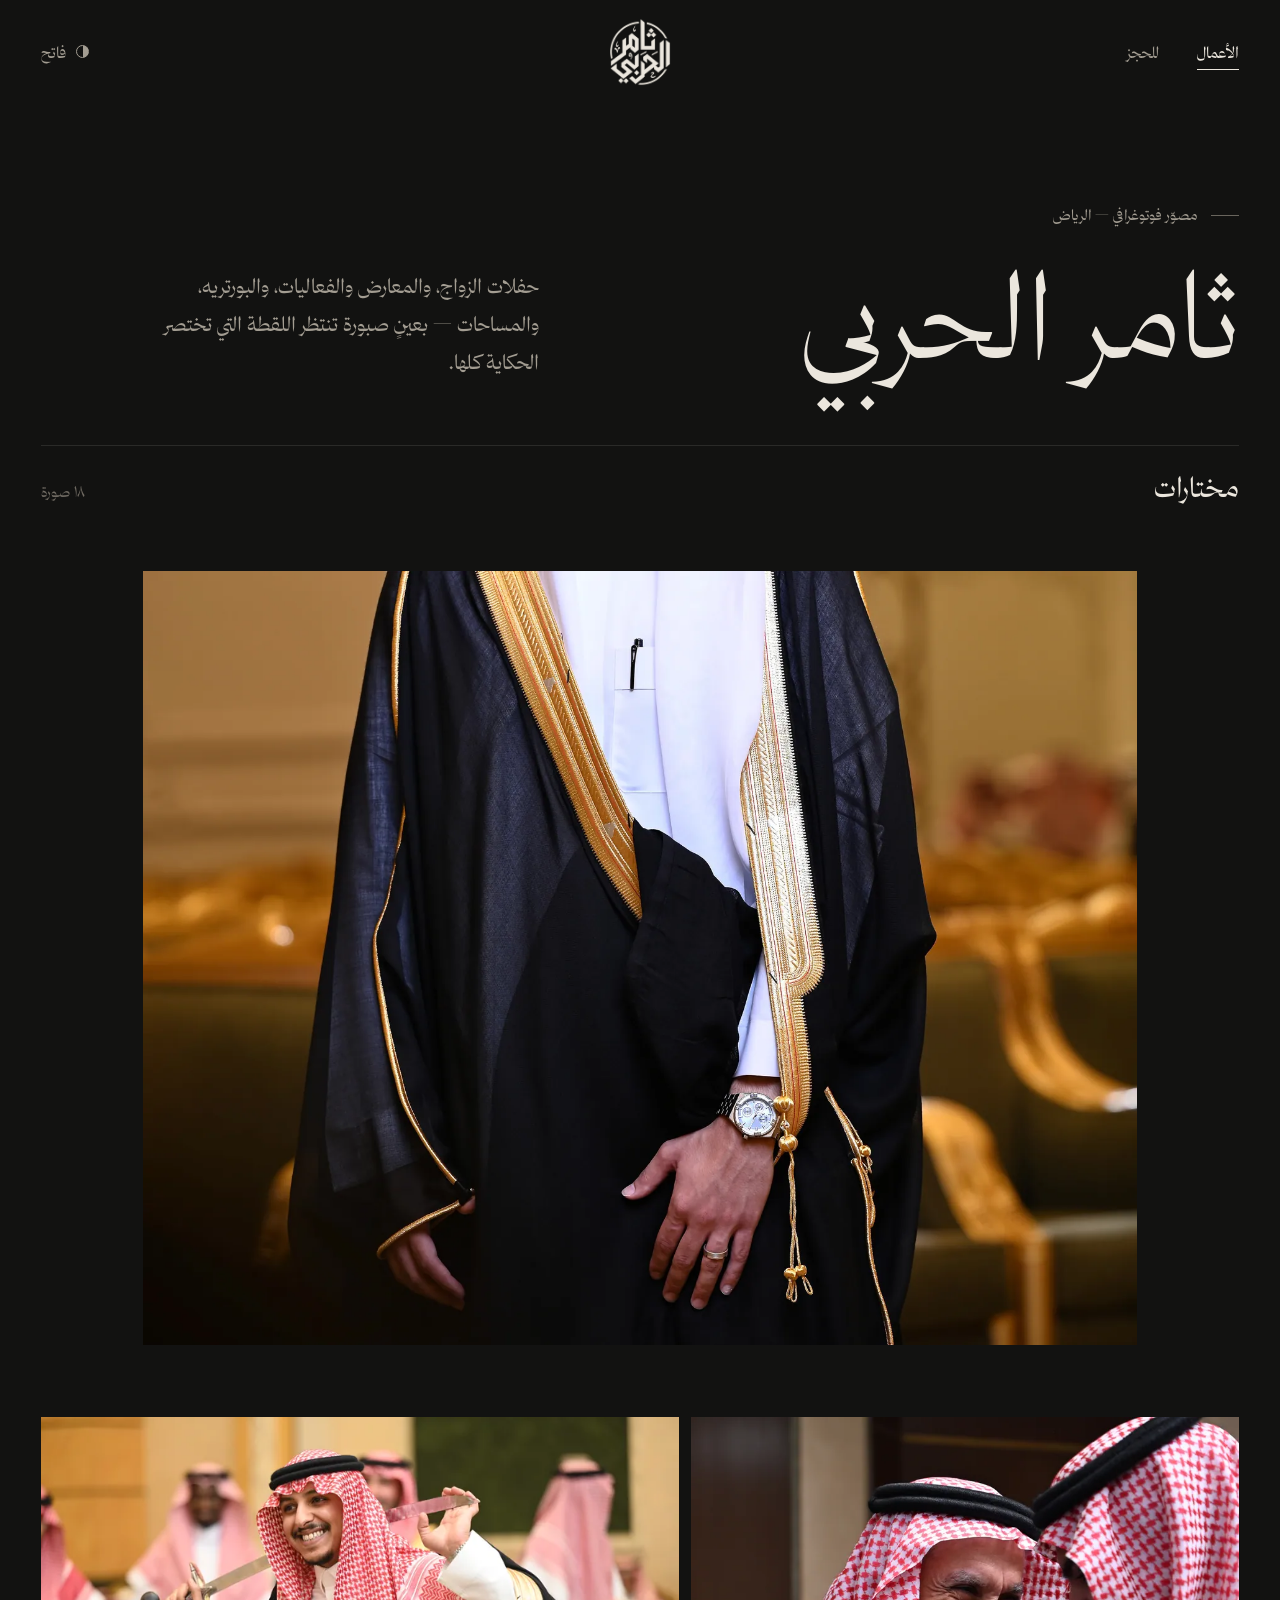
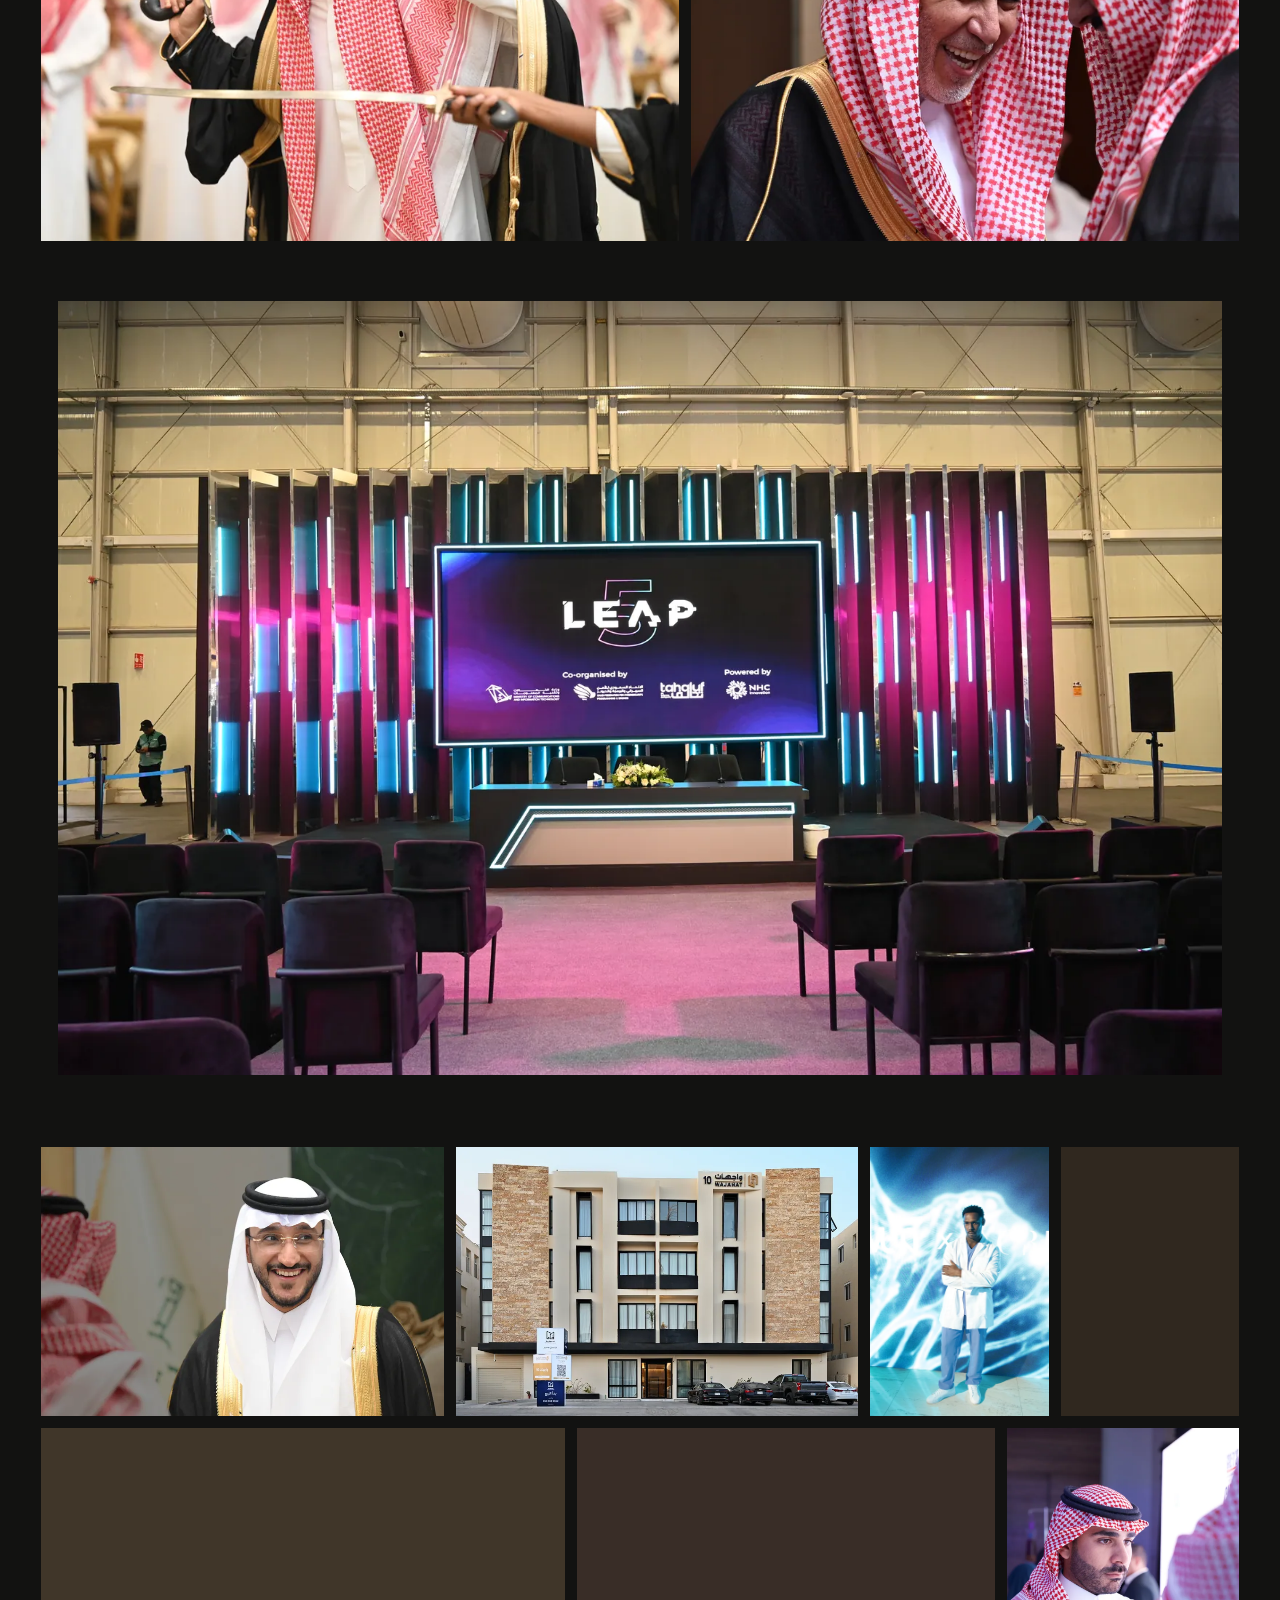
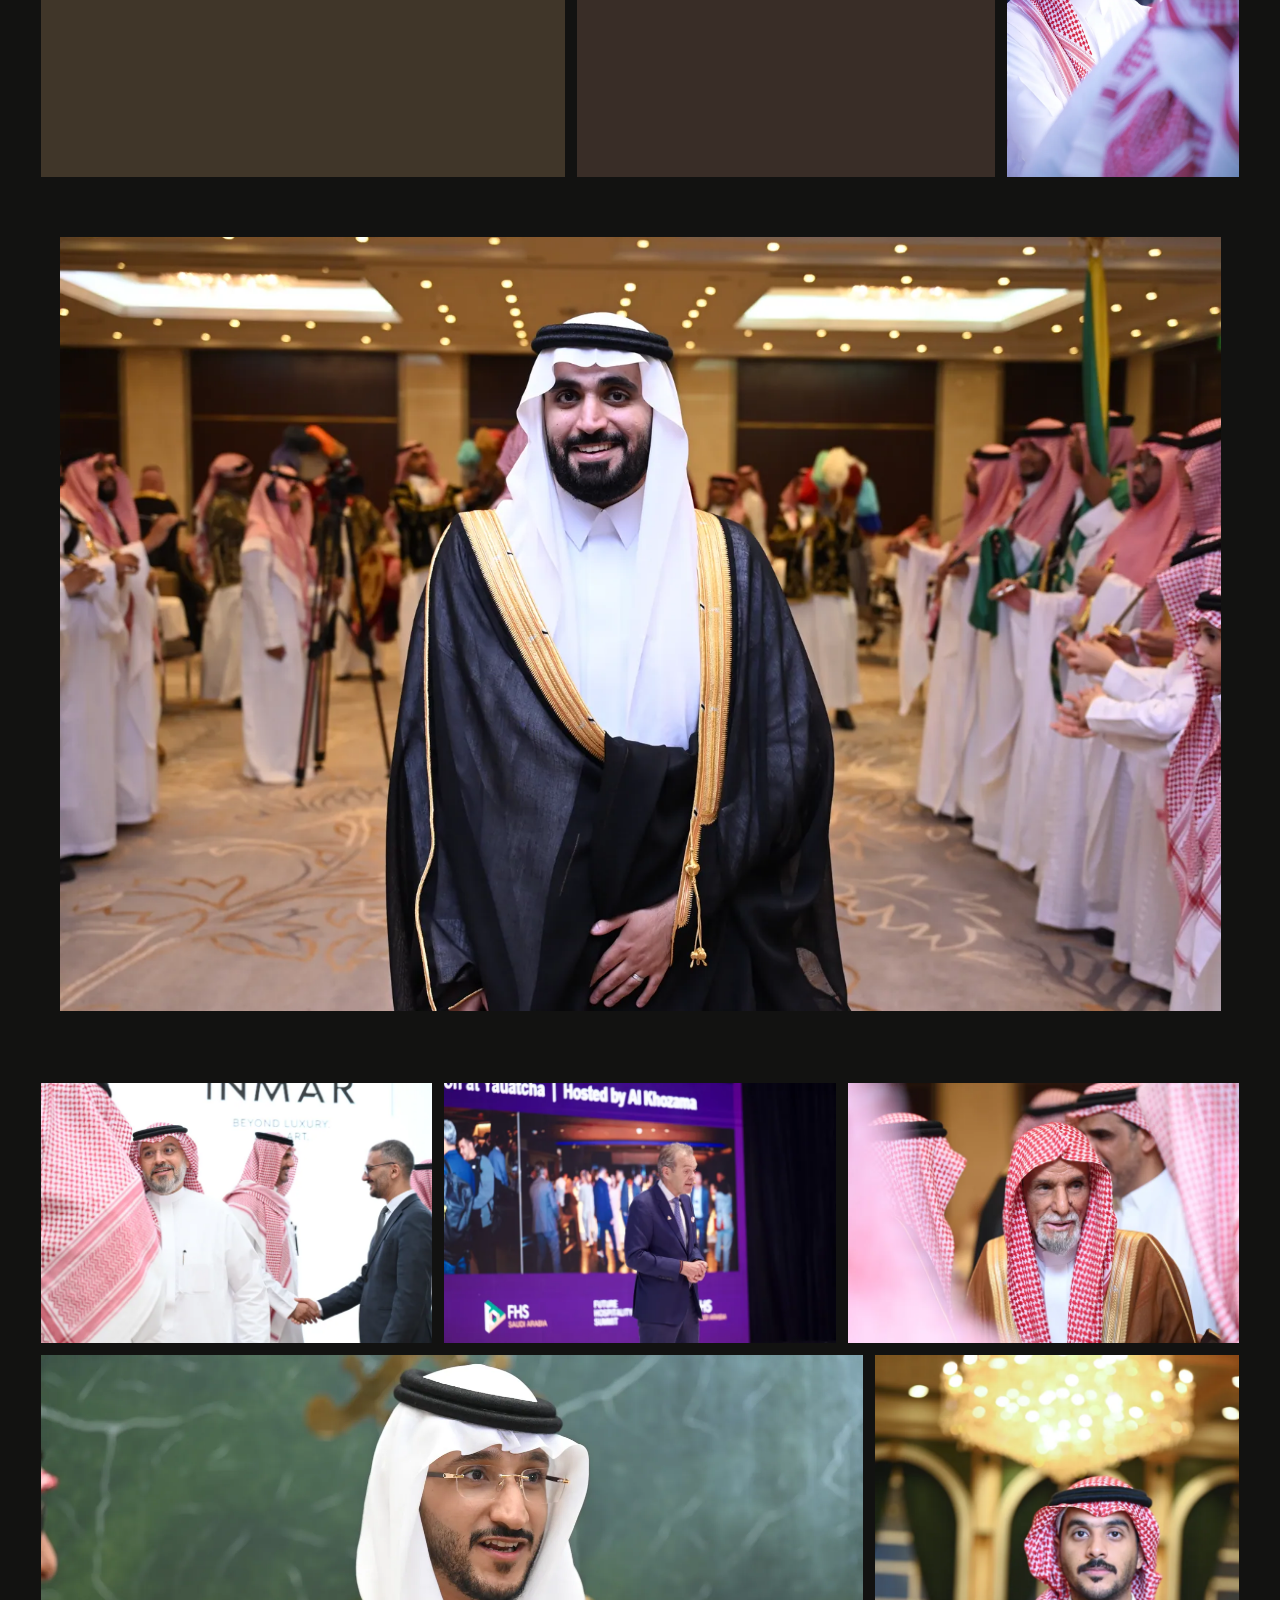
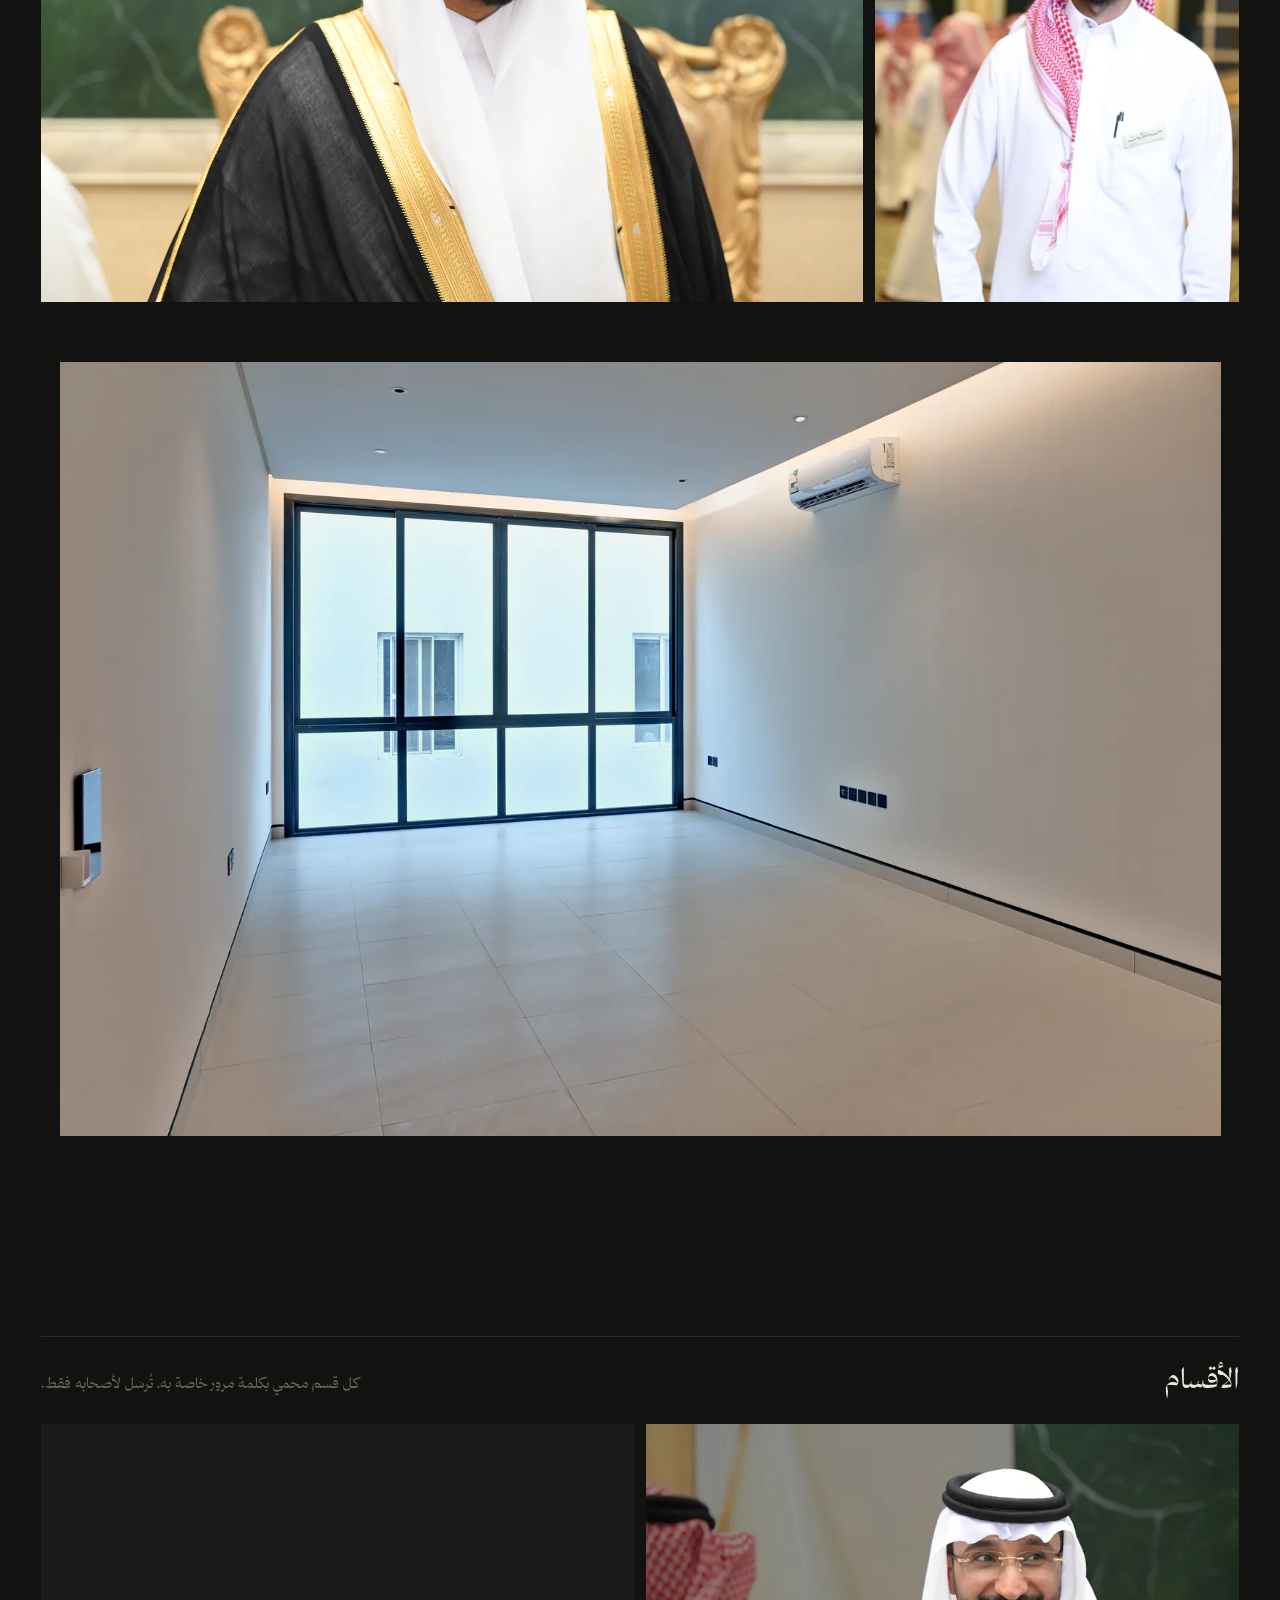
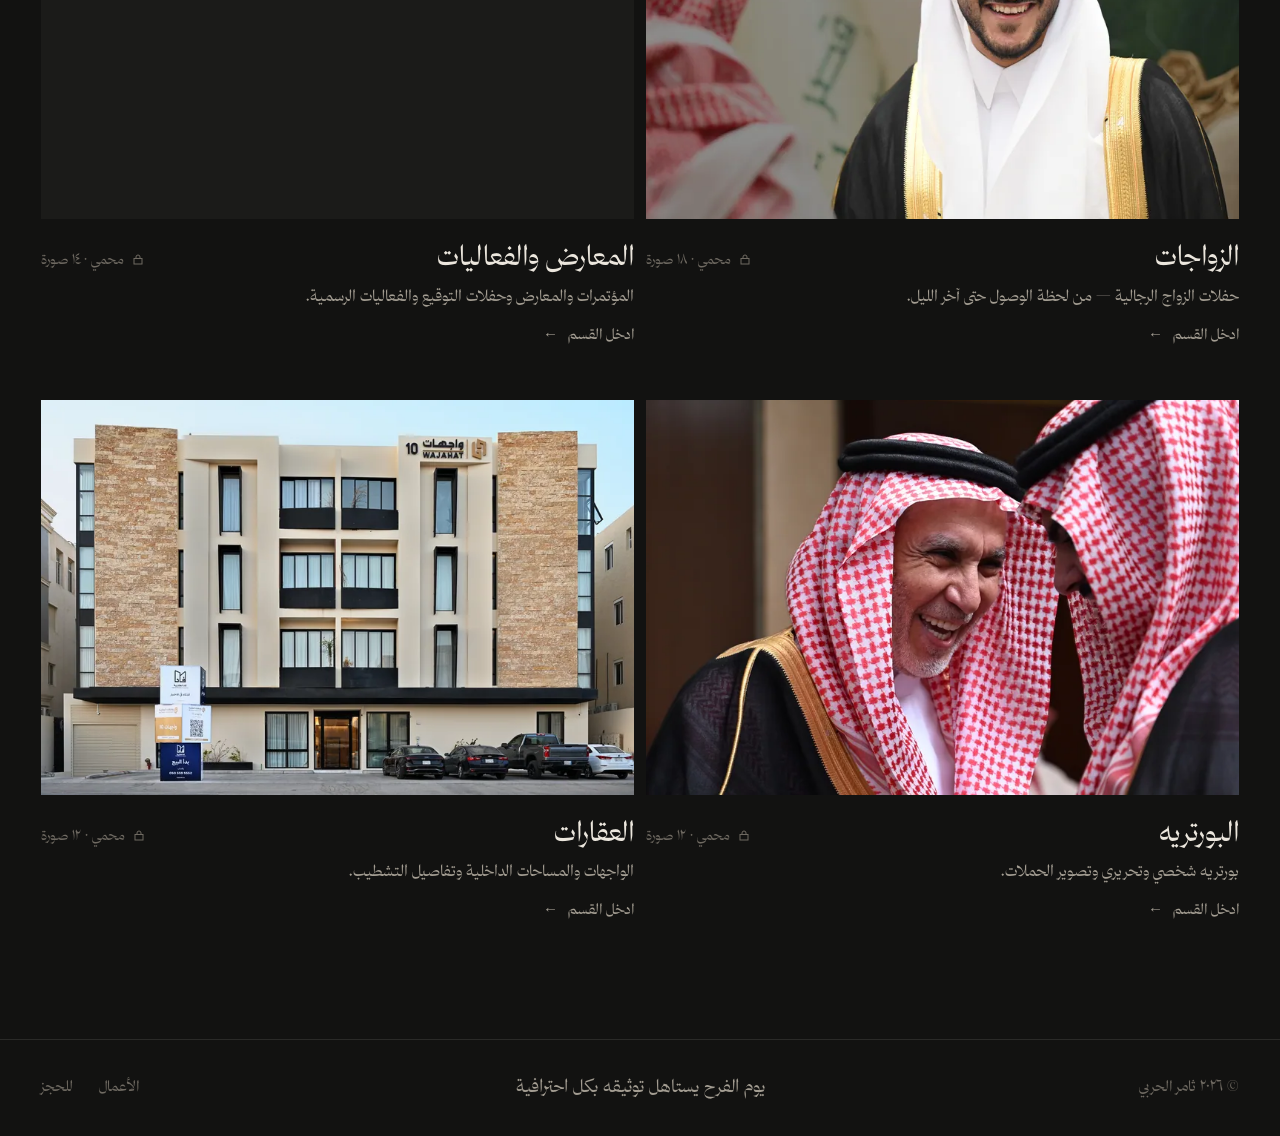
==== index.html @ 7a1f06e5 "موقع ثامر الحربي للتصوير الفوتوغرافي Co-Authored-By: Claude Opus 5.5 <noreply@anthropic.com>" ====
<!doctype html>
<html lang="ar" dir="rtl" data-theme="dark">
<head>
  <title>ثامر الحربي — مصوّر فوتوغرافي</title>
  <meta name="description" content="أعمال المصوّر ثامر الحربي في الرياض: حفلات الزواج، والمعارض والفعاليات، والبورتريه، والعقارات.">
  <meta property="og:type" content="website">
  <meta property="og:locale" content="ar_SA">
  <meta property="og:title" content="ثامر الحربي — مصوّر فوتوغرافي">
  <meta property="og:description" content="حفلات الزواج، والمعارض والفعاليات، والبورتريه، والعقارات.">
  <meta property="og:image" content="assets/images/wedding/w01-1600.jpg">
  <meta name="twitter:card" content="summary_large_image">
  <meta charset="utf-8">
  <meta name="viewport" content="width=device-width, initial-scale=1, viewport-fit=cover">
  <meta name="theme-color" content="#121211">
  <meta name="color-scheme" content="dark light">
  <link rel="icon" type="image/png" sizes="48x48" href="assets/logo/favicon-48.png">
  <link rel="apple-touch-icon" href="assets/logo/apple-touch-icon.png">
  <link rel="preload" href="assets/fonts/thmanyahserifdisplay-Light.woff2" as="font" type="font/woff2" crossorigin>
  <link rel="preload" href="assets/fonts/thmanyahserifdisplay-Regular.woff2" as="font" type="font/woff2" crossorigin>
  <link rel="stylesheet" href="assets/css/style.css">
  <script>
    /* يضبط الوضع الفاتح/الداكن قبل ظهور الصفحة لتفادي الوميض */
    (function () {
      var d = document.documentElement, t = null, def = null;
      try { t = localStorage.getItem("ta-theme"); def = localStorage.getItem("ta-default-theme"); } catch (e) {}
      if (t !== "light" && t !== "dark") {
        t = def || "dark";
        if (t === "system") t = matchMedia("(prefers-color-scheme: light)").matches ? "light" : "dark";
      }
      d.setAttribute("data-theme", t);
      d.classList.add("is-loading");
    })();
  </script>
</head>
<body class="page-home">
  <a class="skip-link" href="#main">تخطَّ إلى المحتوى</a>
  <header class="site-header">
    <nav class="nav" aria-label="القائمة الرئيسية">
      <a href="index.html" aria-current="page">الأعمال</a>
      <a href="contact.html">للحجز</a>
    </nav>
    <a class="brand" href="index.html" aria-label="ثامر الحربي — الرئيسية"><span class="logo-mark"></span></a>
    <div class="header-end">
      <button class="theme-toggle" type="button" data-theme-toggle><span class="dot" aria-hidden="true"></span><span class="label">فاتح</span></button>
    </div>
  </header>

  <main id="main">
    <section class="intro" aria-labelledby="home-title">
      <div>
        <p class="eyebrow reveal" data-text="homeEyebrow">مصوّر فوتوغرافي — الرياض</p>
        <h1 class="intro-title reveal" id="home-title" style="--d:.08s" data-text="homeTitle">ثامر الحربي</h1>
      </div>
      <div class="reveal" style="--d:.2s">
        <p class="intro-lede" data-text="homeIntro"></p>
      </div>
    </section>

    <div class="block-head">
      <h2 data-text="selectedTitle">مختارات</h2>
      <p data-selected-count></p>
    </div>
    <section class="gallery" data-gallery aria-label="مختارات من الأعمال"></section>

    <div data-sections-block>
      <div class="block-gap"></div>
      <div class="block-head">
        <h2 data-text="sectionsTitle">الأقسام</h2>
        <p data-text="sectionsIntro"></p>
      </div>
      <div class="sections-grid" data-sections></div>
    </div>
    <noscript><p class="empty-note">فعّل JavaScript لعرض المعرض.</p></noscript>
  </main>

  <footer class="site-footer">
    <span>© <span data-year>٢٠٢٦</span> ثامر الحربي</span>
    <span class="tagline" data-text="footerTagline">يوم الفرح يستاهل توثيقه بكل احترافية</span>
    <nav class="end" aria-label="روابط التذييل">
      <a href="index.html">الأعمال</a>
      <a href="contact.html">للحجز</a>
    </nav>
  </footer>
  <script src="assets/js/site.js"></script>
  <script src="assets/js/lightbox.js"></script>
  <script src="assets/js/gallery.js"></script>
  <script src="assets/js/pages.js"></script>
</body>
</html>
---- assets/css/style.css ----
/* ==========================================================================
   ثامر الحربي — تصوير فوتوغرافي
   style.css — الألوان، الخط، التخطيط، المكوّنات (من اليمين لليسار)
   ========================================================================== */

/* 1. الخط ------------------------------------------------------------------ */
@font-face { font-family: "Thmanyah Serif Display"; src: url("../fonts/thmanyahserifdisplay-Light.woff2") format("woff2");   font-weight: 300; font-display: swap; }
@font-face { font-family: "Thmanyah Serif Display"; src: url("../fonts/thmanyahserifdisplay-Regular.woff2") format("woff2"); font-weight: 400; font-display: swap; }
@font-face { font-family: "Thmanyah Serif Display"; src: url("../fonts/thmanyahserifdisplay-Medium.woff2") format("woff2");  font-weight: 500; font-display: swap; }
@font-face { font-family: "Thmanyah Serif Display"; src: url("../fonts/thmanyahserifdisplay-Bold.woff2") format("woff2");    font-weight: 700; font-display: swap; }
@font-face { font-family: "Thmanyah Serif Display"; src: url("../fonts/thmanyahserifdisplay-Black.woff2") format("woff2");   font-weight: 900; font-display: swap; }

/* 2. ألوان الوضعين -----------------------------------------------------------
   الفاتح: جدار معرض عاجي دافئ. الداكن: صالة عرض سينمائية.                  */
:root {
  --font: "Thmanyah Serif Display", "Geeza Pro", "Noto Naskh Arabic", serif;

  --bg:        #f3efe7;
  --bg-raised: #ebe5da;
  --ink:       #1d1b18;
  --ink-2:     #5e584f;
  --ink-3:     #8f877b;
  --line:      rgba(29, 27, 24, .14);
  --accent:    #8a6a3f;
  --scrim:     rgba(20, 18, 15, .58);
  --veil:      rgba(243, 239, 231, .985);
  --header-bg: rgba(243, 239, 231, .84);
  --danger:    #a8443a;
  --ph-opacity: .22;

  --gutter: clamp(16px, 3.2vw, 52px);
  --gap: 12px;
  --header-h: 104px;
  --header-h-compact: 68px;
  --ease: cubic-bezier(.22, .61, .21, 1);
  --ease-out: cubic-bezier(.16, 1, .3, 1);
  color-scheme: light;
}
:root[data-theme="dark"] {
  --bg:        #121211;
  --bg-raised: #1b1b19;
  --ink:       #ebe6dd;
  --ink-2:     #a39d92;
  --ink-3:     #6f6a62;
  --line:      rgba(235, 230, 221, .11);
  --accent:    #c4a46f;
  --scrim:     rgba(0, 0, 0, .62);
  --veil:      rgba(10, 10, 9, .975);
  --header-bg: rgba(18, 18, 17, .8);
  --danger:    #e08a7e;
  --ph-opacity: .35;
  color-scheme: dark;
}

/* 3. الأساس ------------------------------------------------------------------ */
*, *::before, *::after { box-sizing: border-box; }
html { -webkit-text-size-adjust: 100%; text-size-adjust: 100%; scroll-padding-top: var(--header-h); }
body {
  margin: 0;
  min-height: 100vh; min-height: 100svh;
  display: flex; flex-direction: column;
  background: var(--bg);
  color: var(--ink);
  font-family: var(--font);
  font-size: 18px;
  line-height: 1.75;
  -webkit-font-smoothing: antialiased;
  -moz-osx-font-smoothing: grayscale;
  overflow-x: hidden;
}
main { flex: 1 0 auto; }
img { display: block; max-width: 100%; height: auto; }
a { color: inherit; text-decoration: none; }
button, input, textarea, select { font: inherit; color: inherit; }
button { background: none; border: 0; padding: 0; cursor: pointer; }
:focus-visible { outline: 1px solid var(--ink); outline-offset: 4px; }
::selection { background: var(--ink); color: var(--bg); }
.ltr { direction: ltr; unicode-bidi: isolate; display: inline-block; }

html.theme-anim, html.theme-anim *, html.theme-anim *::before, html.theme-anim *::after {
  transition: background-color .7s var(--ease), color .7s var(--ease), border-color .7s var(--ease) !important;
}

/* المحتوى يظهر بعد تحميل البيانات فقط */
html.is-loading main { visibility: hidden; }

/* 4. أدوات ------------------------------------------------------------------- */
.sr-only { position: absolute !important; width: 1px; height: 1px; margin: -1px; overflow: hidden; clip: rect(0 0 0 0); white-space: nowrap; border: 0; }
.skip-link { position: fixed; top: 10px; right: 10px; z-index: 200; padding: 10px 16px; background: var(--ink); color: var(--bg); font-size: 15px; transform: translateY(-160%); transition: transform .3s var(--ease); }
.skip-link:focus { transform: none; }
.eyebrow { display: inline-flex; align-items: center; gap: 14px; margin: 0; font-size: 15px; color: var(--ink-2); }
.eyebrow::before { content: ""; width: 28px; height: 1px; background: currentColor; opacity: .6; }
.logo-mark {
  display: block; aspect-ratio: 989 / 1076; background: currentColor;
  -webkit-mask: url("../logo/logo-600.png") center / contain no-repeat;
          mask: url("../logo/logo-600.png") center / contain no-repeat;
}

/* 5. الترويسة ---------------------------------------------------------------- */
.site-header {
  position: sticky; top: 0; z-index: 50;
  height: var(--header-h);
  display: grid; grid-template-columns: 1fr auto 1fr; align-items: center;
  padding-inline: var(--gutter);
  border-bottom: 1px solid transparent;
  transition: height .5s var(--ease), background-color .5s var(--ease), border-color .5s var(--ease);
  view-transition-name: site-header;
}
.site-header.is-compact {
  height: var(--header-h-compact);
  background: var(--header-bg);
  -webkit-backdrop-filter: saturate(140%) blur(14px); backdrop-filter: saturate(140%) blur(14px);
  border-bottom-color: var(--line);
}
.brand { justify-self: center; color: var(--ink); }
.brand .logo-mark { height: 68px; transition: height .5s var(--ease), opacity .3s; }
.site-header.is-compact .brand .logo-mark { height: 46px; }
.brand:hover .logo-mark { opacity: .72; }
.nav { display: flex; gap: clamp(22px, 3vw, 44px); align-items: center; }
.nav a, .theme-toggle { position: relative; font-size: 16px; color: var(--ink-2); padding-block: 8px; transition: color .3s var(--ease); }
.nav a::after { content: ""; position: absolute; inset-inline: 0; bottom: 4px; height: 1px; background: currentColor; transform: scaleX(0); transform-origin: left; transition: transform .5s var(--ease-out); }
.nav a:hover, .nav a[aria-current="page"] { color: var(--ink); }
.nav a:hover::after, .nav a[aria-current="page"]::after { transform: scaleX(1); transform-origin: right; }
.header-end { justify-self: end; display: flex; align-items: center; gap: 22px; }
.theme-toggle { display: inline-flex; align-items: center; gap: 10px; }
.theme-toggle:hover { color: var(--ink); }
.theme-toggle .dot { width: 13px; height: 13px; border-radius: 50%; border: 1px solid currentColor; background: linear-gradient(90deg, currentColor 50%, transparent 50%); transition: transform .8s var(--ease-out); }
:root[data-theme="dark"] .theme-toggle .dot { transform: rotate(180deg); }

/* 6. افتتاحية الصفحة ---------------------------------------------------------- */
.intro {
  display: grid; grid-template-columns: minmax(0, 1.25fr) minmax(0, 1fr);
  gap: 32px clamp(32px, 6vw, 120px); align-items: end;
  padding: clamp(36px, 7vw, 108px) var(--gutter) clamp(36px, 5vw, 72px);
}
.intro-title { margin: 18px 0 0; font-weight: 300; line-height: 1.12; font-size: clamp(54px, 9.4vw, 150px); }
.intro-lede { margin: 0; max-width: 32ch; font-size: clamp(18px, 1.6vw, 22px); line-height: 1.85; color: var(--ink-2); }
.intro-meta { margin-top: 22px; font-size: 15px; color: var(--ink-3); }

.block-head {
  display: flex; justify-content: space-between; align-items: baseline; gap: 20px;
  margin: 0 var(--gutter) 22px; padding-top: 16px;
  border-top: 1px solid var(--line);
}
.block-head h2 { margin: 0; font-size: clamp(22px, 2.2vw, 30px); font-weight: 400; }
.block-head p { margin: 0; font-size: 15px; color: var(--ink-3); }
.block-gap { height: clamp(72px, 10vw, 150px); }

/* 7. المعرض — صفوف متناسقة تحافظ على أبعاد كل صورة -------------------------- */
.gallery { position: relative; margin-inline: var(--gutter); }
.gallery-row { display: flex; gap: var(--gap); margin-bottom: var(--gap); }
.gallery-row.is-feature { justify-content: center; margin-block: calc(var(--gap) * 5) calc(var(--gap) * 6); }
.gallery-row.is-last { justify-content: flex-start; }
.tile {
  position: relative; flex: none; overflow: hidden; cursor: zoom-in; isolation: isolate;
  opacity: 0; transform: translateY(26px);
  transition: opacity 1.1s var(--ease-out), transform 1.1s var(--ease-out);
}
.tile.is-in { opacity: 1; transform: none; }
.tile::before { content: ""; position: absolute; inset: 0; z-index: -1; background: var(--ph, var(--bg-raised)); opacity: var(--ph-opacity); }
.tile img { width: 100%; height: 100%; object-fit: cover; opacity: 0; transition: opacity .9s var(--ease), transform 1.6s var(--ease-out); }
.tile img.is-loaded { opacity: 1; }
.tile-cap {
  position: absolute; inset: auto 0 0 0;
  display: flex; justify-content: space-between; align-items: flex-end; gap: 16px;
  padding: 52px 18px 14px;
  color: #f2ede4;
  background: linear-gradient(to top, var(--scrim), transparent);
  opacity: 0; transform: translateY(8px);
  transition: opacity .6s var(--ease), transform .7s var(--ease-out);
  pointer-events: none;
}
.tile-cap .t { font-size: 17px; line-height: 1.5; }
.tile-cap .n { font-size: 13px; opacity: .75; }
@media (hover: hover) and (pointer: fine) {
  .tile:hover img { transform: scale(1.035); }
  .tile:hover .tile-cap, .tile:focus-visible .tile-cap { opacity: 1; transform: none; }
  .gallery:has(.tile:hover) .tile:not(:hover) img.is-loaded { opacity: .62; }
}
.empty-note { padding: 80px var(--gutter); text-align: center; color: var(--ink-3); }

/* 8. بطاقات الأقسام (الرئيسية) ---------------------------------------------- */
.sections-grid {
  display: grid; grid-template-columns: repeat(2, minmax(0, 1fr));
  gap: clamp(28px, 4vw, 56px) var(--gap);
  margin-inline: var(--gutter);
}
.section-card { display: block; }
.section-card .cover { position: relative; overflow: hidden; aspect-ratio: 3 / 2; background: var(--bg-raised); }
.section-card .cover img { width: 100%; height: 100%; object-fit: cover; transition: transform 1.6s var(--ease-out), opacity .9s var(--ease); opacity: 0; }
.section-card .cover img.is-loaded { opacity: 1; }
.section-card .cover .no-cover { position: absolute; inset: 0; display: grid; place-items: center; color: var(--ink-3); }
.section-card .cover .no-cover .logo-mark { height: 40%; opacity: .25; }
.section-card .meta { display: flex; justify-content: space-between; align-items: baseline; gap: 16px; padding-top: 16px; }
.section-card h3 { margin: 0; font-size: clamp(22px, 2.2vw, 30px); font-weight: 400; line-height: 1.4; }
.section-card .sub { display: inline-flex; align-items: center; gap: 8px; font-size: 14px; color: var(--ink-3); white-space: nowrap; }
.section-card .sub svg { width: 12px; height: 12px; }
.section-card p { margin: 6px 0 0; color: var(--ink-2); font-size: 16px; max-width: 46ch; }
.section-card .go { display: inline-flex; gap: 10px; margin-top: 12px; font-size: 15px; color: var(--ink-2); transition: gap .5s var(--ease-out), color .3s; }
@media (hover: hover) {
  .section-card:hover .cover img { transform: scale(1.03); }
  .section-card:hover .go { gap: 16px; color: var(--ink); }
}

/* 9. العارض بملء الشاشة -------------------------------------------------------- */
.lightbox {
  position: fixed; inset: 0; z-index: 100;
  background: var(--veil); color: var(--ink);
  display: grid; grid-template-rows: auto 1fr auto;
  opacity: 0; visibility: hidden;
  transition: opacity .5s var(--ease), visibility 0s linear .5s;
  overscroll-behavior: contain;
}
.lightbox.is-open { opacity: 1; visibility: visible; transition: opacity .5s var(--ease), visibility 0s; }
.lb-top, .lb-bottom { display: flex; justify-content: space-between; align-items: center; gap: 20px; padding: 16px var(--gutter); }
.lb-count { font-size: 15px; color: var(--ink-2); }
.lb-btn { font-size: 15px; color: var(--ink-2); padding: 10px 0; transition: color .3s; }
.lb-btn:hover { color: var(--ink); }
.lb-stage { position: relative; display: flex; align-items: center; justify-content: center; min-height: 0; padding: 0 var(--gutter); touch-action: pan-y; }
.lb-stage img { max-width: 100%; max-height: 100%; width: auto; height: auto; object-fit: contain; user-select: none; -webkit-user-drag: none; transition: opacity .45s var(--ease), transform .6s var(--ease-out); }
.lb-stage img.is-leaving { opacity: 0; transform: scale(.985); }
.lb-zone { position: absolute; top: 0; bottom: 0; width: 34%; z-index: 2; }
.lb-zone.prev { right: 0; cursor: e-resize; }
.lb-zone.next { left: 0; cursor: w-resize; }
.lb-cap { margin: 0; font-size: 18px; min-width: 0; }
.lb-nav { display: flex; gap: 28px; }
body.lb-lock { overflow: hidden; }

/* 10. صفحة التواصل ------------------------------------------------------------ */
.contact {
  display: grid; grid-template-columns: minmax(0, 1.05fr) minmax(0, 1fr);
  gap: clamp(36px, 7vw, 128px); align-items: center;
  padding: clamp(24px, 4vw, 64px) var(--gutter) clamp(56px, 7vw, 112px);
}
.contact-figure { margin: 0; overflow: hidden; }
.contact-figure img { width: 100%; height: auto; aspect-ratio: 4 / 5; object-fit: cover; object-position: 50% 30%; animation: settle 2.4s var(--ease-out) both; }
.contact-figure figcaption { margin-top: 12px; font-size: 14px; color: var(--ink-3); }
.contact-title { margin: 18px 0 0; font-weight: 300; font-size: clamp(50px, 7vw, 108px); line-height: 1.15; }
.contact-role { margin: 14px 0 0; font-size: 18px; color: var(--accent); }
.contact-intro { margin: 22px 0 0; max-width: 42ch; font-size: clamp(17px, 1.5vw, 20px); line-height: 1.9; color: var(--ink-2); }
.channels { list-style: none; margin: 44px 0 0; padding: 0; border-top: 1px solid var(--line); }
.channel { border-bottom: 1px solid var(--line); }
.channel a, .channel > div { display: grid; grid-template-columns: 9em minmax(0, 1fr) auto; align-items: baseline; gap: 16px; padding: 20px 0; }
.channel .label { font-size: 15px; color: var(--ink-3); }
.channel .value { font-size: clamp(19px, 1.8vw, 24px); overflow-wrap: anywhere; transition: transform .6s var(--ease-out); }
.channel .arrow { font-size: 18px; color: var(--ink-3); transition: transform .6s var(--ease-out), color .3s; }
.channel a:hover .value { transform: translateX(-6px); }
.channel a:hover .arrow { transform: translate(-4px, -4px); color: var(--ink); }
.channel.is-placeholder .value { color: var(--ink-3); }
.badge { font-size: 12px; border: 1px dashed var(--ink-3); color: var(--ink-3); padding: 2px 8px; white-space: nowrap; }
.back-link { display: inline-flex; gap: 12px; align-items: center; margin-top: 40px; font-size: 16px; color: var(--ink-2); transition: color .3s, gap .5s var(--ease-out); }
.back-link:hover { color: var(--ink); gap: 18px; }

/* 11. شاشة كلمة المرور --------------------------------------------------------- */
.gate {
  position: fixed; inset: 0; z-index: 90;
  display: flex; flex-direction: column; align-items: center; justify-content: center;
  padding: 40px var(--gutter); text-align: center;
  background: var(--bg);
  animation: fadeUp 1.1s var(--ease-out) both;
  overflow-y: auto;
}
html.is-locked body { overflow: hidden; }
html.is-locked main, html.is-locked .site-footer { visibility: hidden; }
.gate .logo-mark { height: clamp(96px, 16vw, 140px); color: var(--ink); margin-bottom: 36px; }
.gate h1 { margin: 14px 0 6px; font-weight: 300; font-size: clamp(34px, 4.6vw, 52px); line-height: 1.3; }
.gate p { margin: 0 0 30px; color: var(--ink-2); max-width: 36ch; }
.gate-form { width: min(360px, 100%); display: grid; gap: 14px; }
.gate-input {
  width: 100%; font-size: 18px; color: var(--ink); background: transparent;
  border: 0; border-bottom: 1px solid var(--line); border-radius: 0;
  padding: 12px 2px; text-align: center; transition: border-color .3s;
}
.gate-input::placeholder { color: var(--ink-3); }
.gate-input:focus { outline: none; border-bottom-color: var(--ink); }
.btn {
  display: inline-flex; align-items: center; justify-content: center; gap: 10px;
  padding: 13px 22px; font-size: 16px;
  background: var(--ink); color: var(--bg);
  transition: opacity .3s;
}
.btn:hover { opacity: .86; }
.btn[disabled] { opacity: .45; cursor: not-allowed; }
.btn.ghost { background: transparent; color: var(--ink); border: 1px solid var(--line); }
.gate .btn { margin-top: 8px; }
.gate-error { min-height: 1.6em; margin: 4px 0 0; font-size: 15px; color: var(--danger); }
.gate.shake .gate-form { animation: shake .5s var(--ease); }
.gate .theme-toggle { position: absolute; top: 26px; left: var(--gutter); }
.gate .gate-home { position: absolute; top: 26px; right: var(--gutter); font-size: 16px; color: var(--ink-2); padding: 8px 0; }
.gate .gate-home:hover { color: var(--ink); }

/* 12. التذييل ------------------------------------------------------------------ */
.site-footer {
  display: grid; grid-template-columns: 1fr auto 1fr; align-items: center; gap: 20px;
  margin-top: clamp(64px, 9vw, 140px);
  padding: 30px var(--gutter) 34px;
  border-top: 1px solid var(--line);
  font-size: 15px; color: var(--ink-3);
}
.site-footer .tagline { justify-self: center; font-size: 18px; color: var(--ink-2); text-align: center; }
.site-footer .end { justify-self: end; display: flex; gap: 26px; }
.site-footer a { transition: color .3s; }
.site-footer a:hover { color: var(--ink); }

/* الحركة ------------------------------------------------------------------------ */
@keyframes fadeUp { from { opacity: 0; transform: translateY(18px); } to { opacity: 1; transform: none; } }
@keyframes settle { from { transform: scale(1.06); opacity: 0; } to { transform: none; opacity: 1; } }
@keyframes shake { 20%, 60% { transform: translateX(-8px); } 40%, 80% { transform: translateX(8px); } }
html:not(.is-loading) .reveal { animation: fadeUp 1.2s var(--ease-out) both; animation-delay: var(--d, 0s); }
@view-transition { navigation: auto; }
::view-transition-old(root) { animation: .35s var(--ease) both vtOut; }
::view-transition-new(root) { animation: .6s var(--ease-out) both vtIn; }
@keyframes vtOut { to { opacity: 0; } }
@keyframes vtIn { from { opacity: 0; transform: translateY(10px); } }
@media (prefers-reduced-motion: reduce) {
  *, *::before, *::after { animation-duration: .01ms !important; animation-delay: 0s !important; transition-duration: .01ms !important; }
  .tile { opacity: 1; transform: none; }
}

/* الشاشات ----------------------------------------------------------------------- */
@media (max-width: 1024px) {
  :root { --header-h: 92px; --gap: 10px; }
  .intro { grid-template-columns: 1fr; align-items: start; }
  .contact { gap: 44px; }
}
@media (max-width: 760px) {
  :root { --header-h: 76px; --header-h-compact: 60px; --gap: 6px; }
  body { font-size: 17px; }
  .brand .logo-mark { height: 52px; }
  .site-header.is-compact .brand .logo-mark { height: 40px; }
  .nav { gap: 18px; }
  .nav a, .theme-toggle { font-size: 15px; padding-block: 12px; }
  .theme-toggle .label { display: none; }
  .theme-toggle { padding: 12px 4px; }
  .theme-toggle .dot { width: 15px; height: 15px; }
  .intro { padding-top: 26px; gap: 22px; }
  .block-head { flex-direction: column; gap: 4px; }
  .sections-grid { grid-template-columns: 1fr; gap: 36px; }
  .gallery-row.is-feature { margin-block: 26px 30px; }
  .contact { grid-template-columns: 1fr; gap: 34px; padding-top: 8px; }
  .contact-body { order: -1; }
  .contact-figure img { aspect-ratio: 4 / 3.6; }
  .channel a, .channel > div { grid-template-columns: 1fr auto; gap: 2px 12px; padding: 16px 0; }
  .channel .label { grid-column: 1 / -1; }
  .site-footer { grid-template-columns: 1fr; justify-items: center; text-align: center; gap: 12px; }
  .site-footer .end { justify-self: center; }
  .lb-top, .lb-bottom { padding: 12px 16px; }
  .lb-stage { padding: 0; }
  .lb-nav { display: none; }
  .gate .theme-toggle, .gate .gate-home { top: 12px; }
}
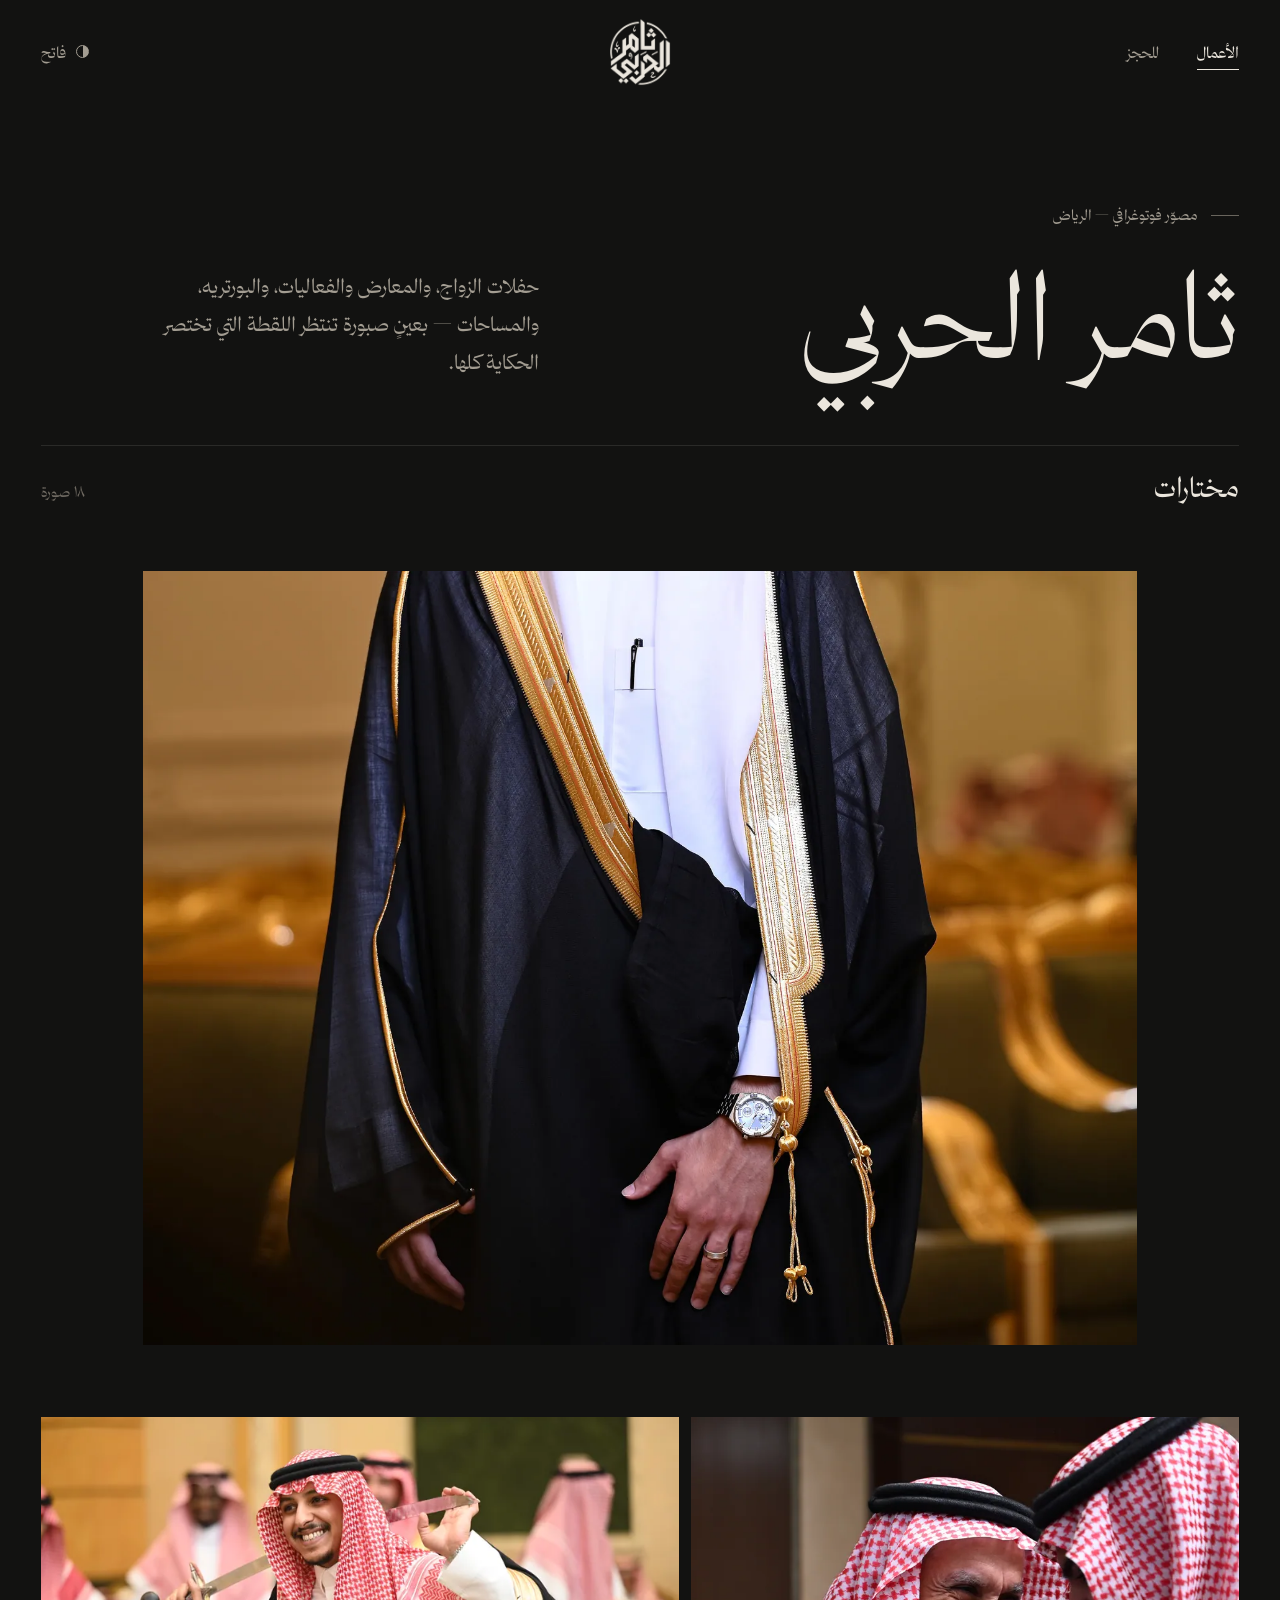
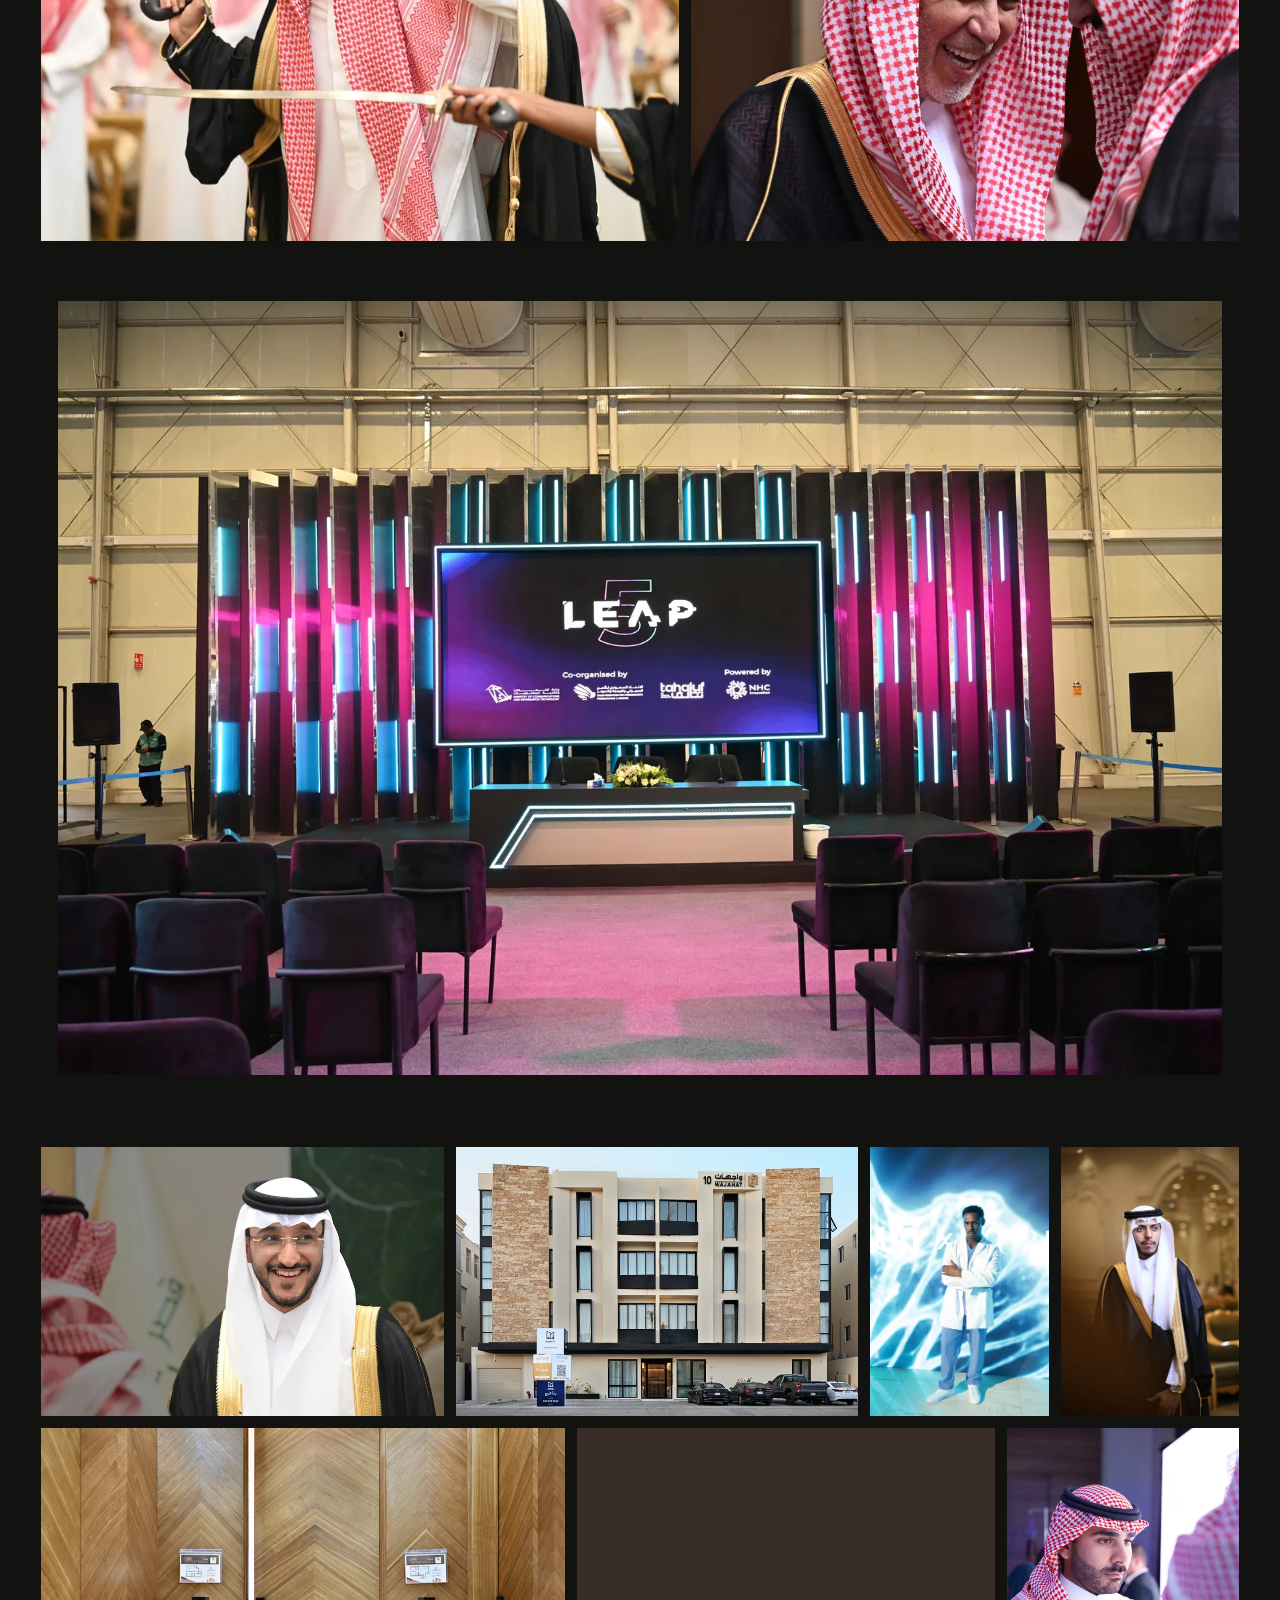
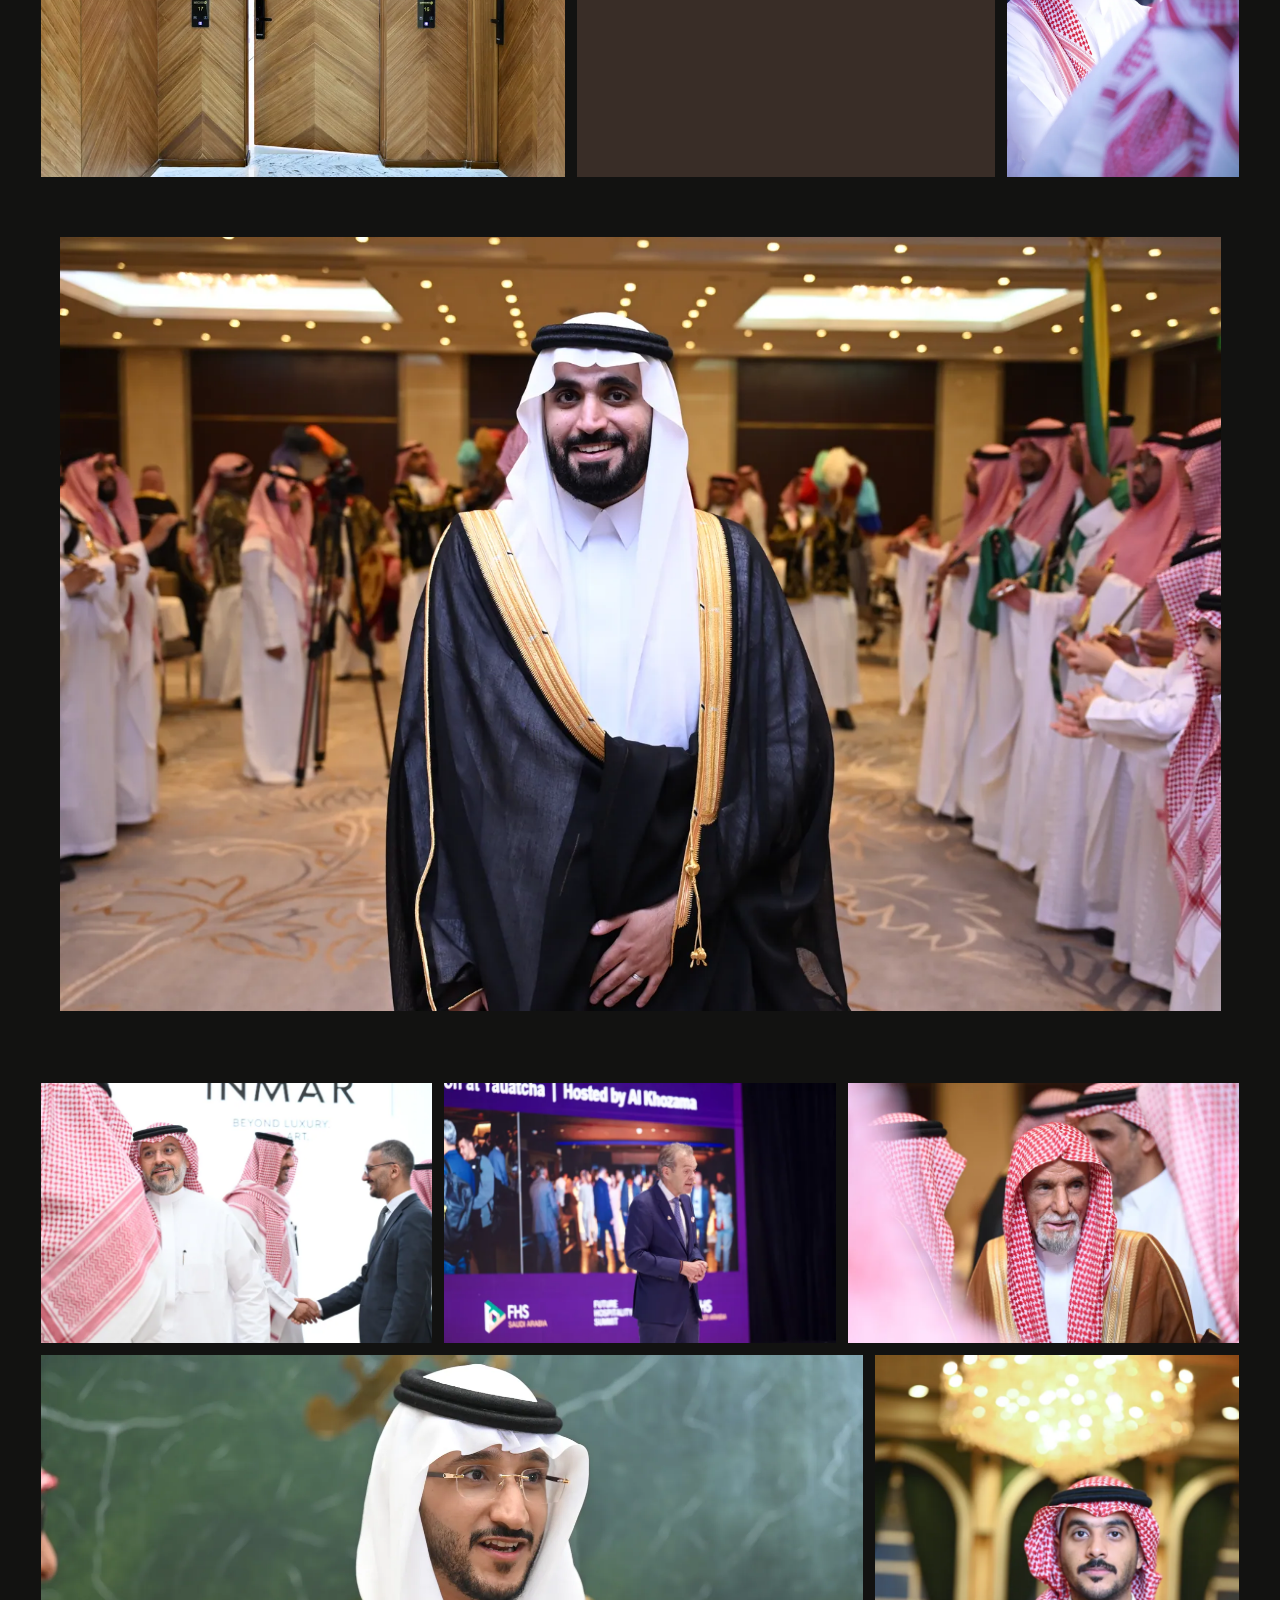
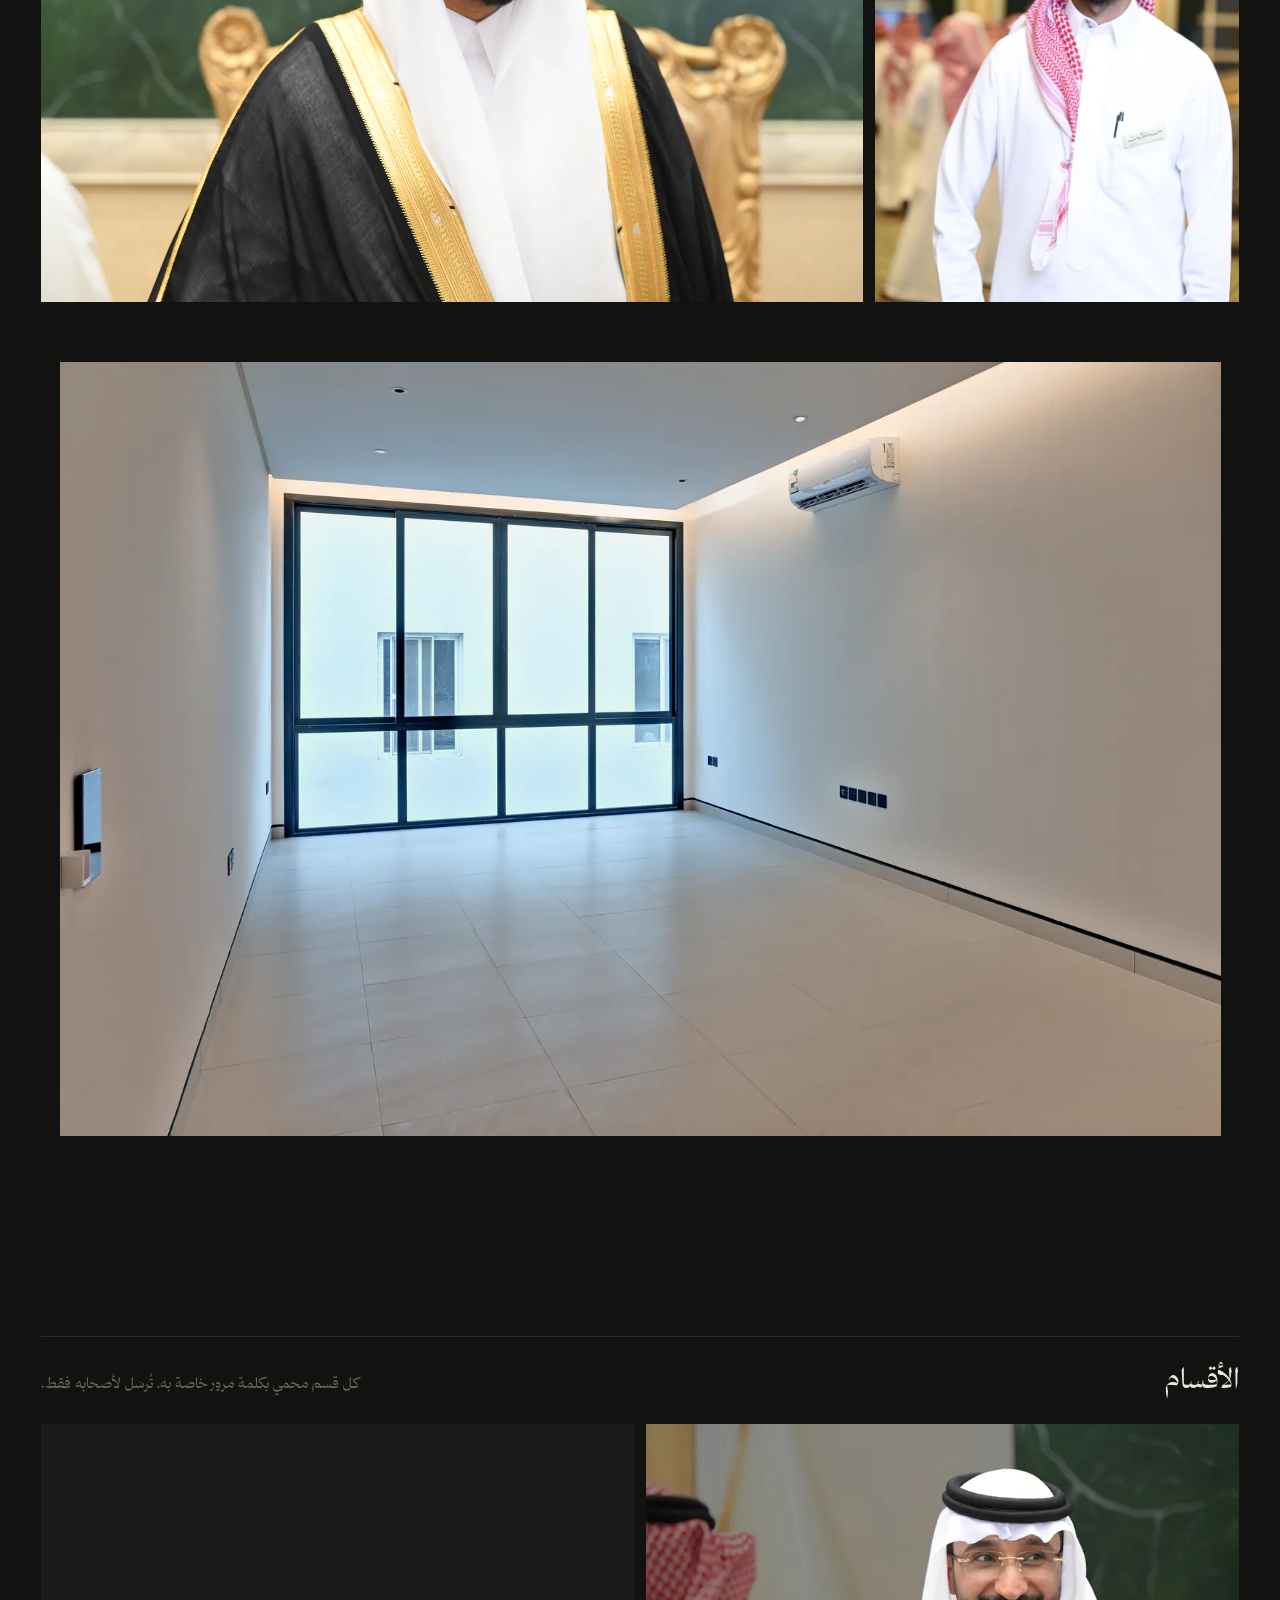
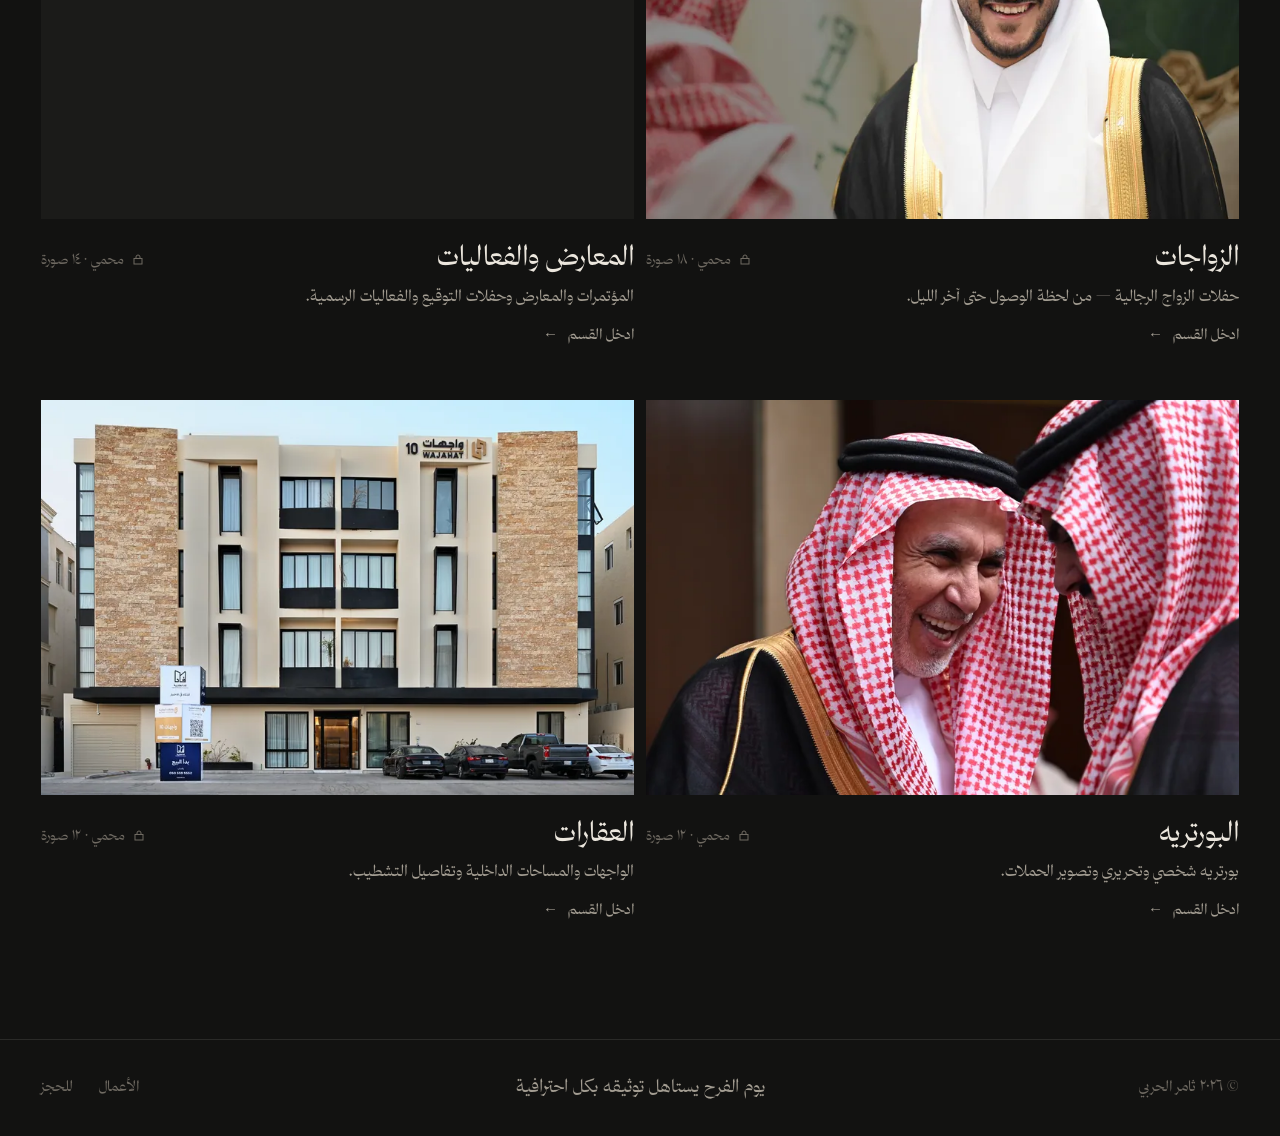
==== commit cfff4dd4: "روابط كاملة لصورة المشاركة Co-Authored-By: Claude Opus 5.5 <noreply@anthropic.com>" ====
--- a/index.html
+++ b/index.html
@@ -7,7 +7,7 @@
   <meta property="og:locale" content="ar_SA">
   <meta property="og:title" content="ثامر الحربي — مصوّر فوتوغرافي">
   <meta property="og:description" content="حفلات الزواج، والمعارض والفعاليات، والبورتريه، والعقارات.">
-  <meta property="og:image" content="assets/images/wedding/w01-1600.jpg">
+  <meta property="og:image" content="https://thamer8418.github.io/thamer-portfolio/assets/images/wedding/w01-1600.jpg">
   <meta name="twitter:card" content="summary_large_image">
   <meta charset="utf-8">
   <meta name="viewport" content="width=device-width, initial-scale=1, viewport-fit=cover">
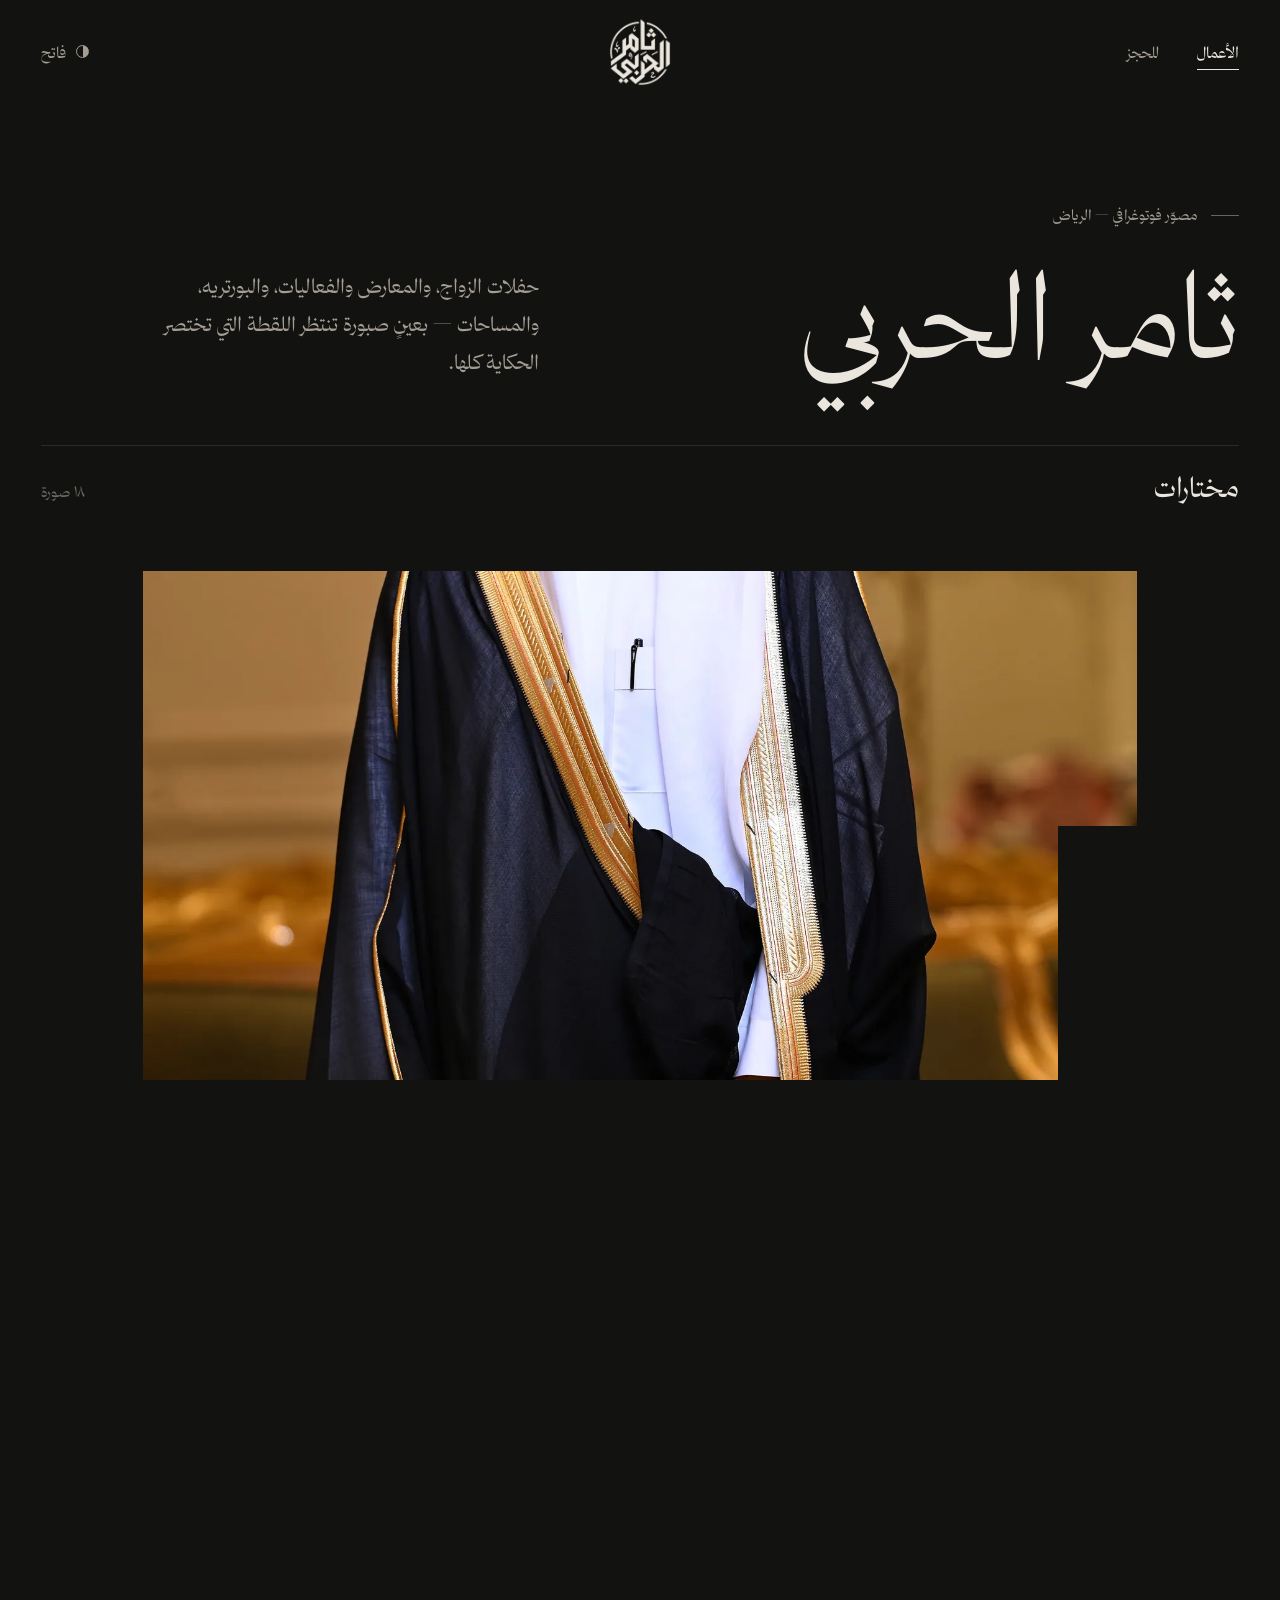
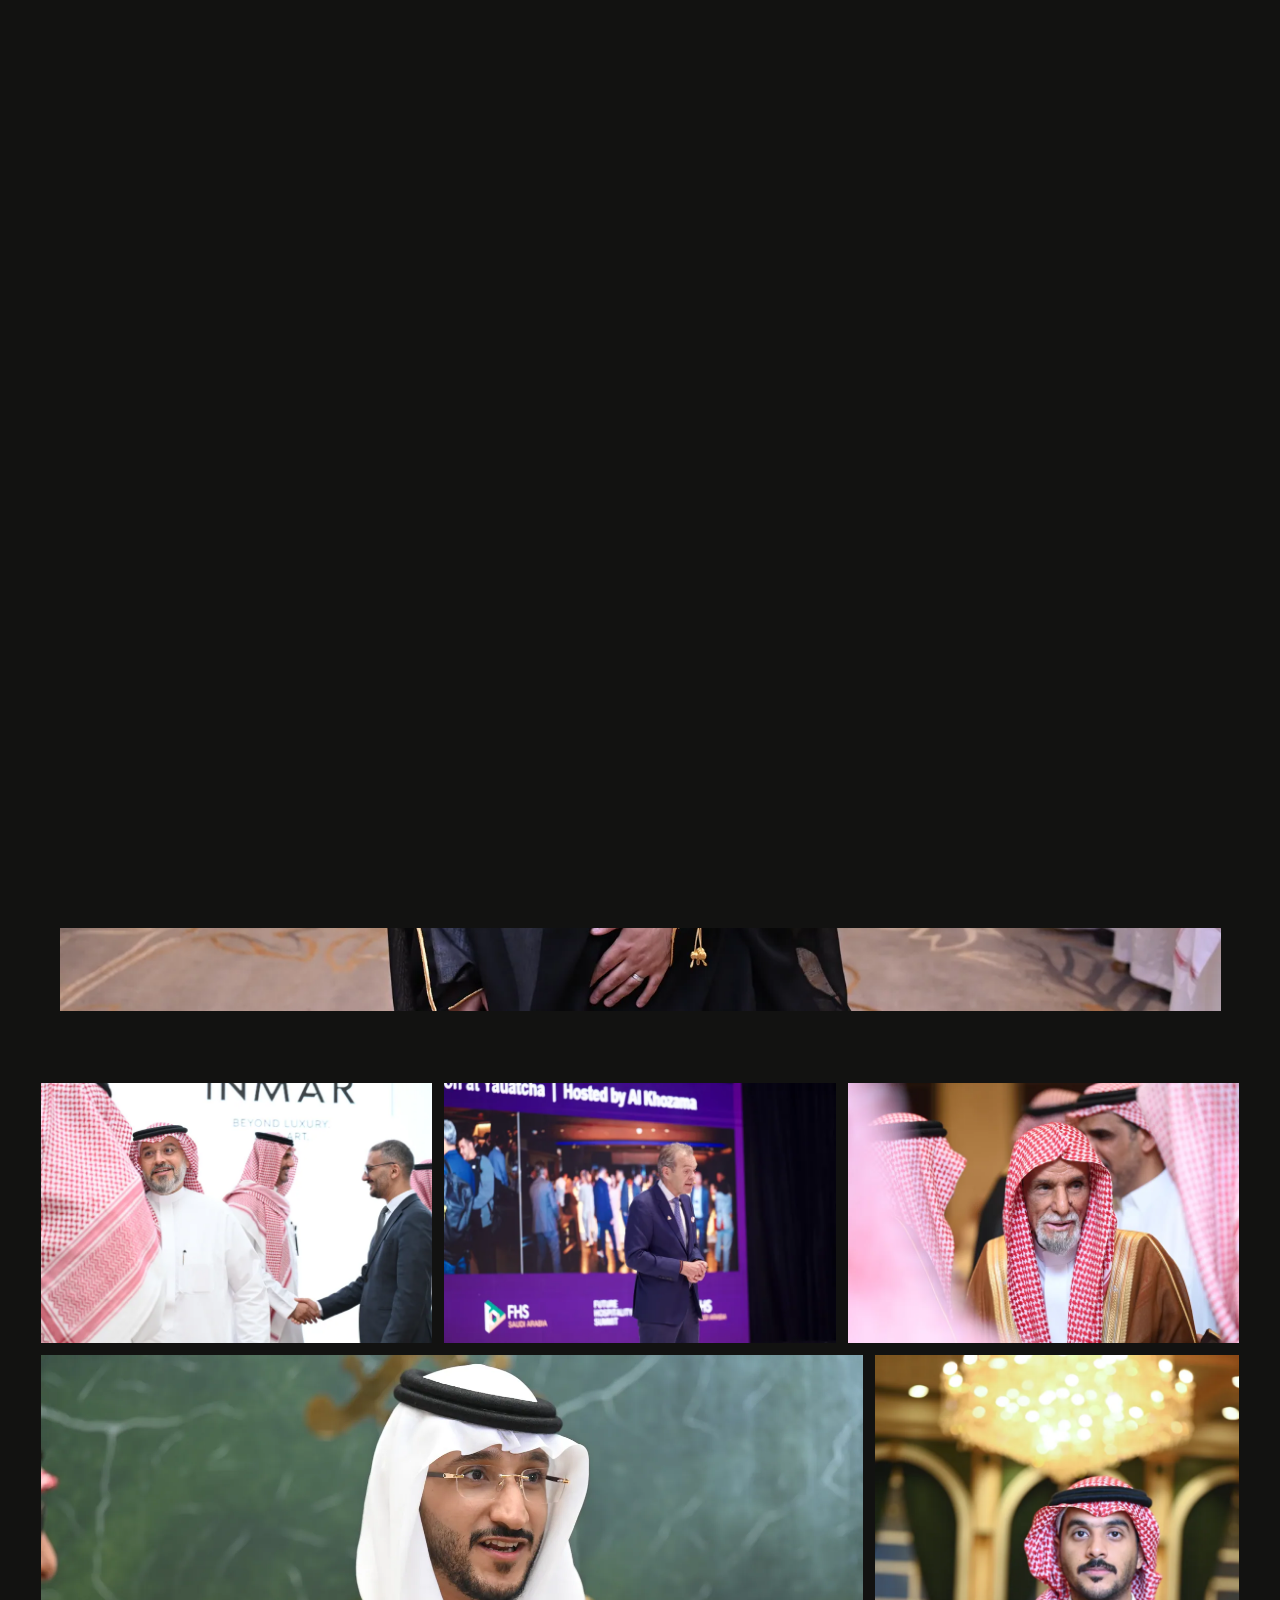
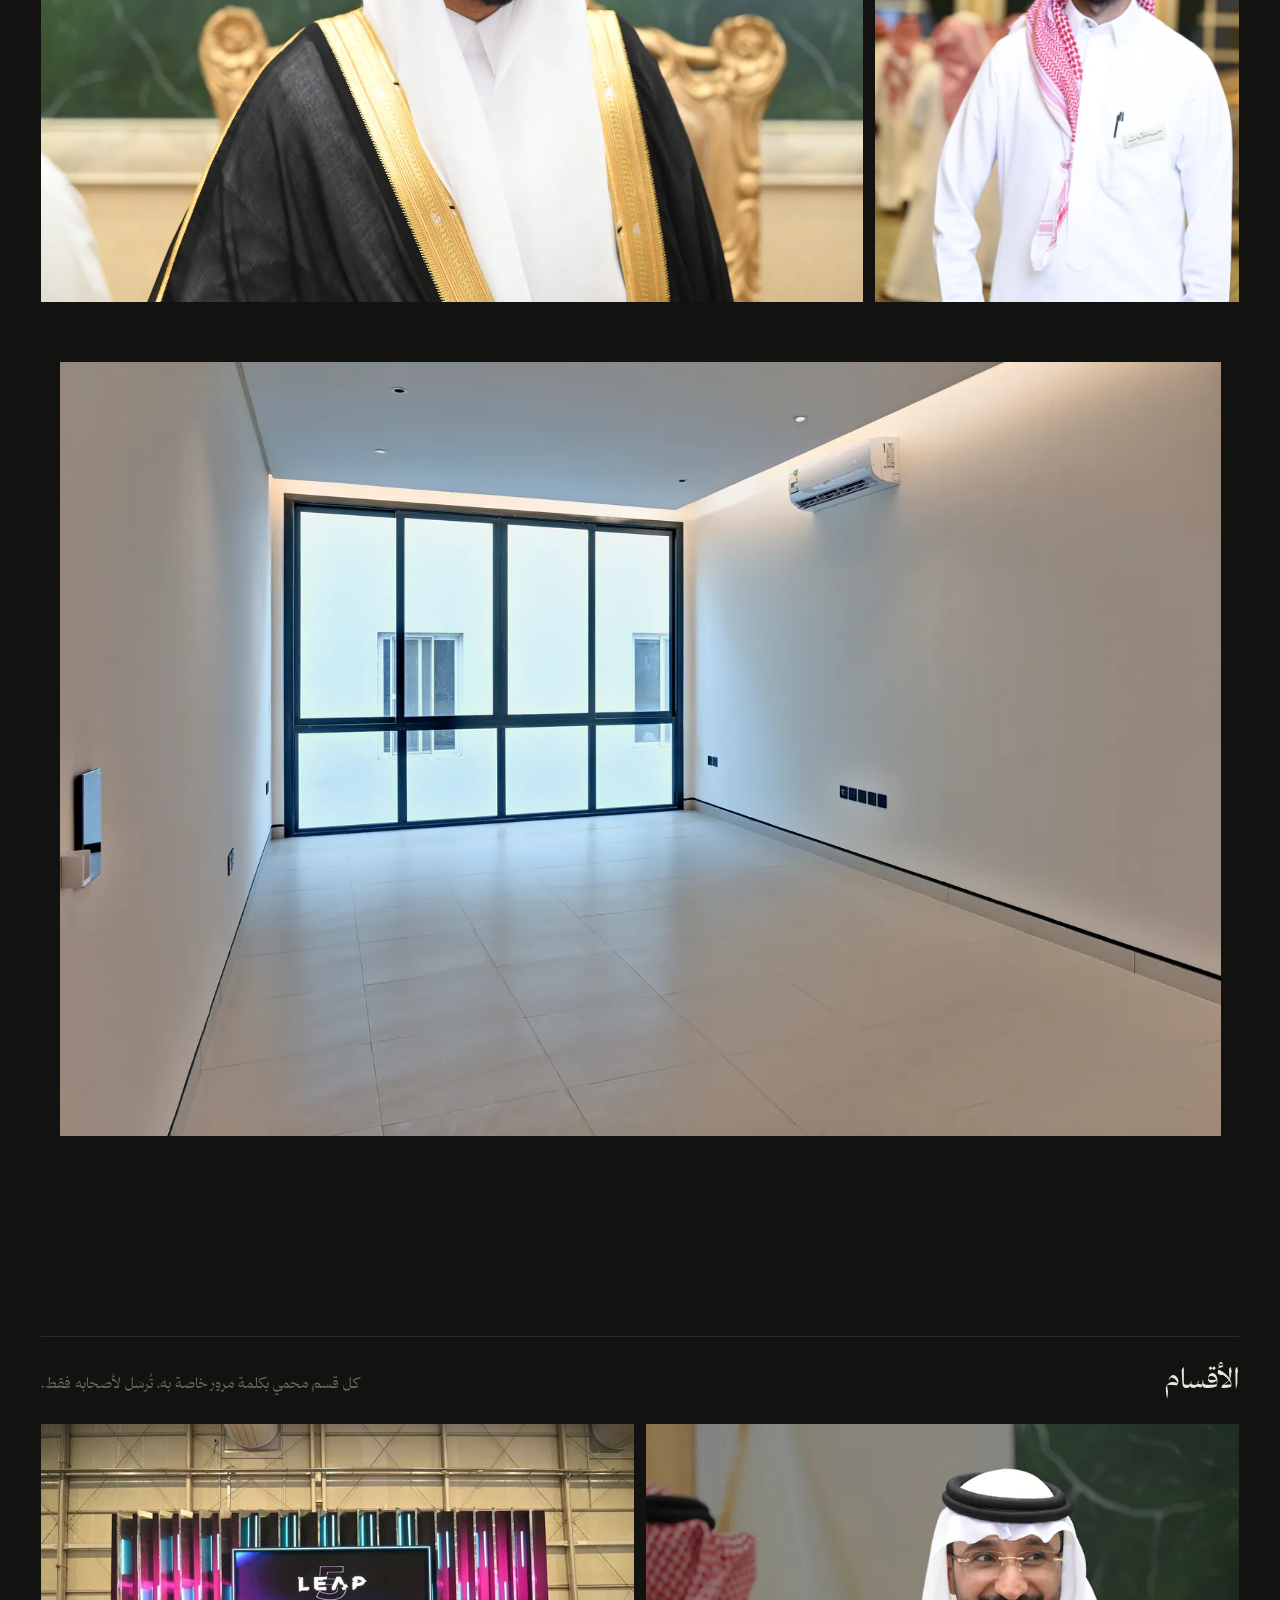
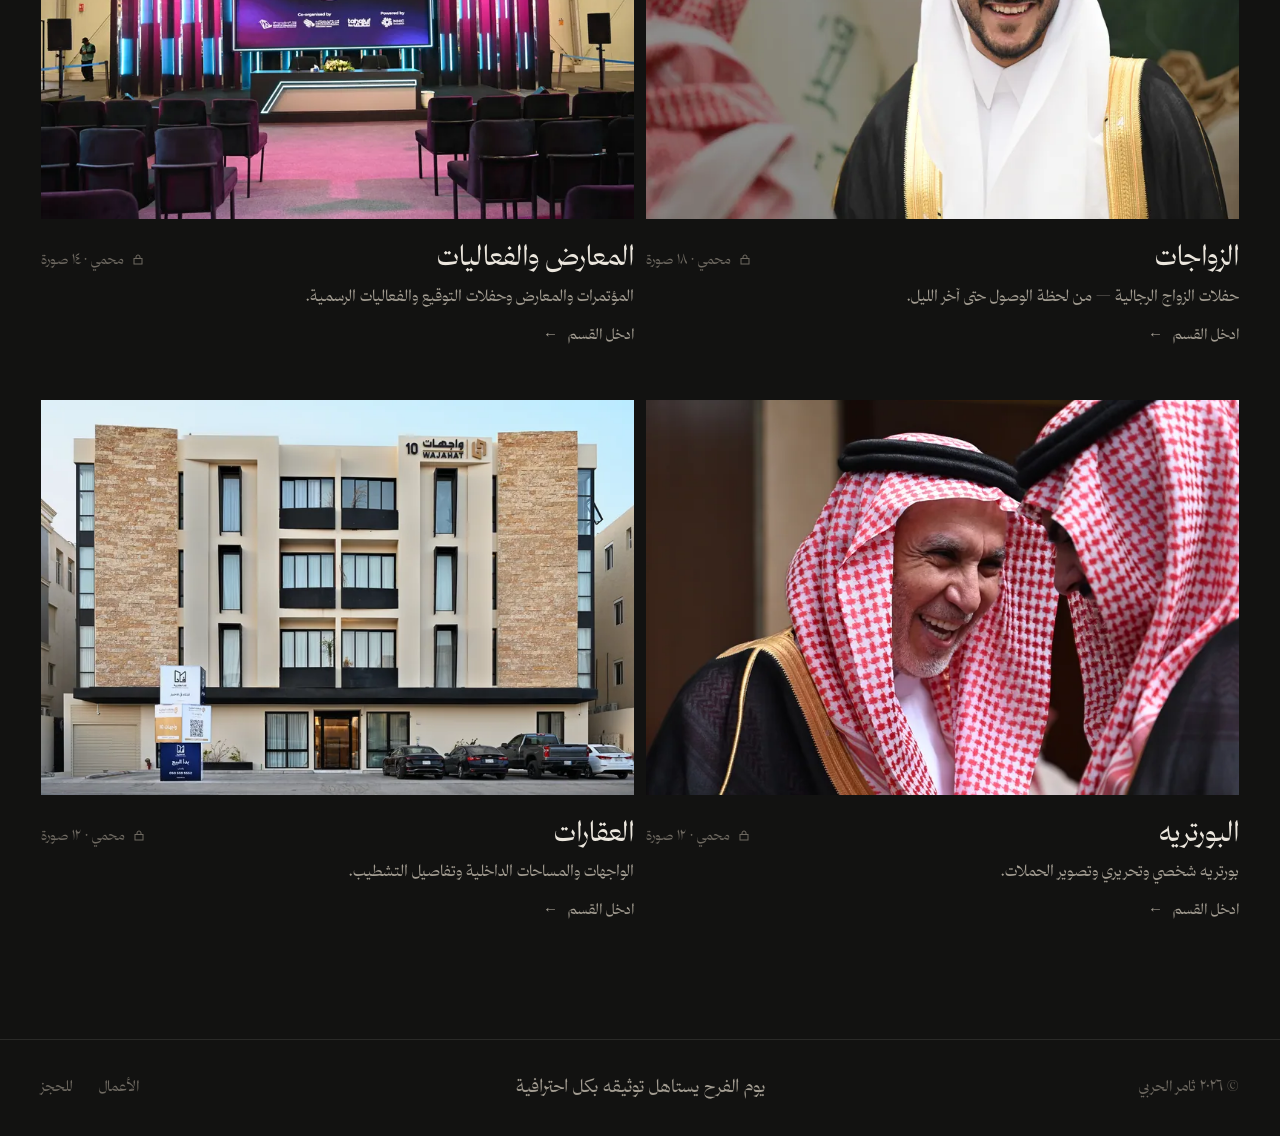
==== commit f2d466b2: "روابط مختصرة للأقسام Co-Authored-By: Claude Opus 5.5 <noreply@anthropic.com>" ====
--- a/index.html
+++ b/index.html
@@ -7,7 +7,7 @@
   <meta property="og:locale" content="ar_SA">
   <meta property="og:title" content="ثامر الحربي — مصوّر فوتوغرافي">
   <meta property="og:description" content="حفلات الزواج، والمعارض والفعاليات، والبورتريه، والعقارات.">
-  <meta property="og:image" content="https://thamer8418.github.io/thamer-portfolio/assets/images/wedding/w01-1600.jpg">
+  <meta property="og:image" content="https://thamer8418.github.io/assets/images/wedding/w01-1600.jpg">
   <meta name="twitter:card" content="summary_large_image">
   <meta charset="utf-8">
   <meta name="viewport" content="width=device-width, initial-scale=1, viewport-fit=cover">
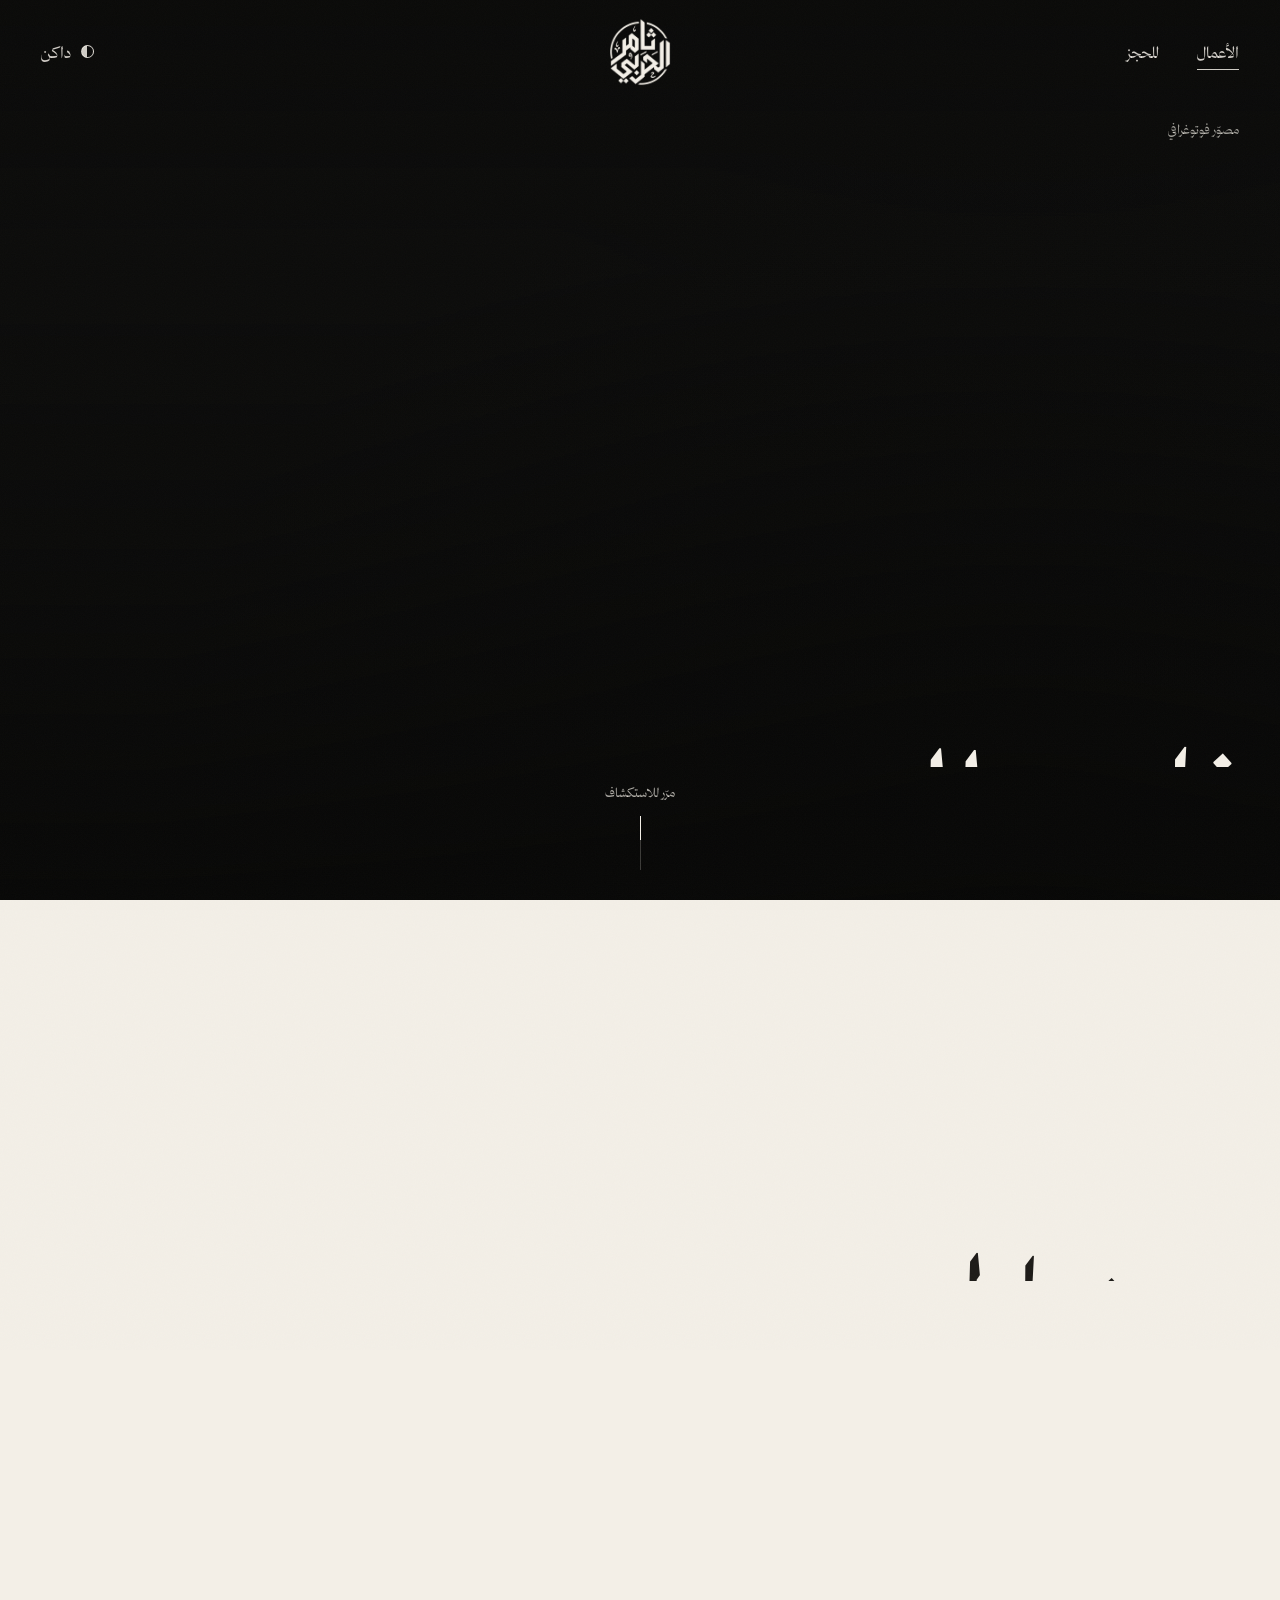
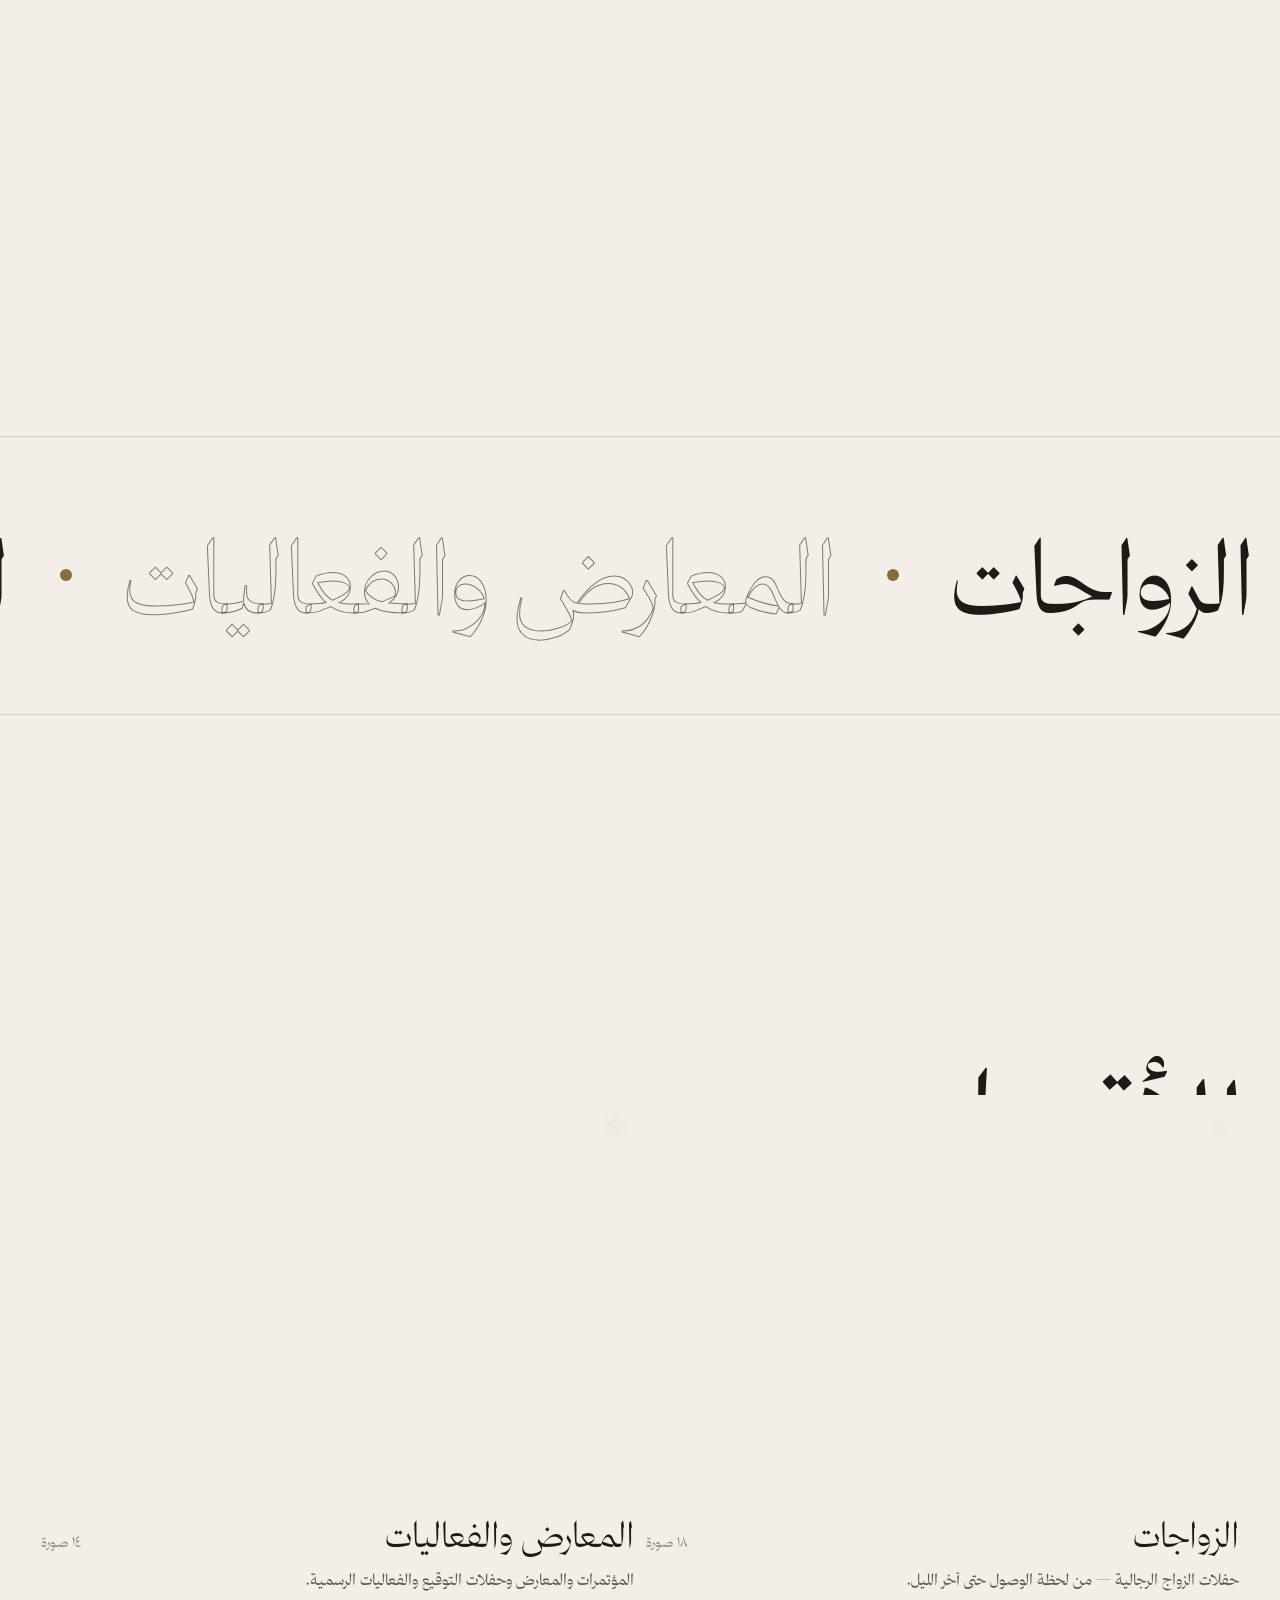
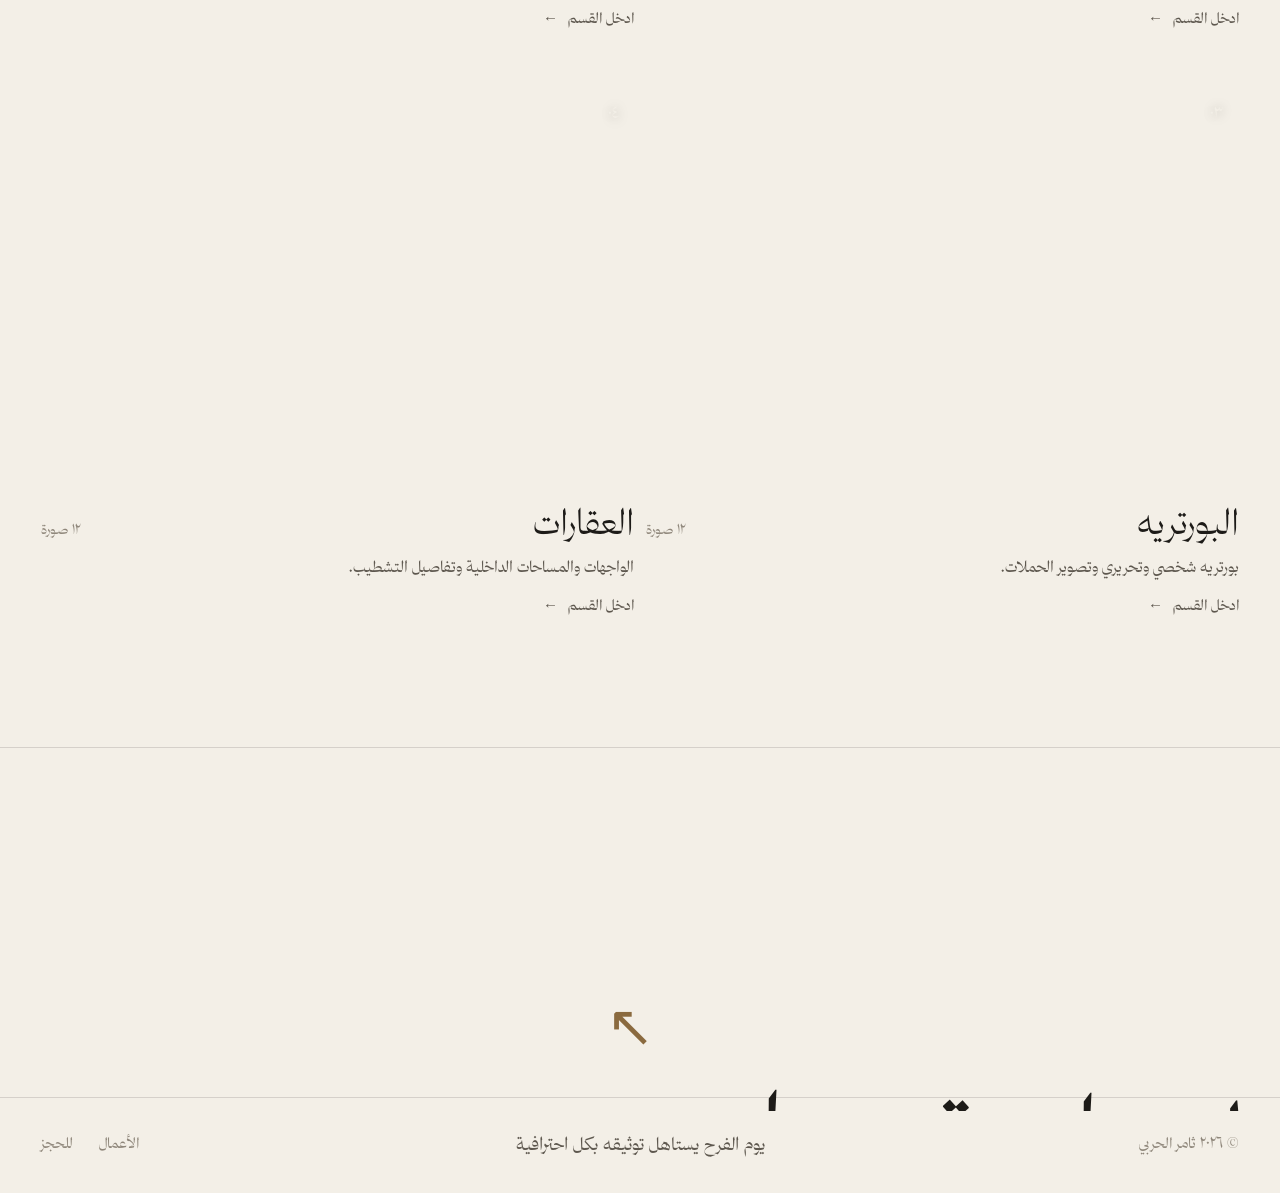
==== commit 1f12bee4: "حركة وانتقالات جديدة: شاشة افتتاح، واجهة بملء الشاشة، ظهور العناوين والصور، ستارة بين الصفحات Co-Aut" ====
--- a/index.html
+++ b/index.html
@@ -1,5 +1,5 @@
 <!doctype html>
-<html lang="ar" dir="rtl" data-theme="dark">
+<html lang="ar" dir="rtl" data-theme="dark" class="has-hero">
 <head>
   <title>ثامر الحربي — مصوّر فوتوغرافي</title>
   <meta name="description" content="أعمال المصوّر ثامر الحربي في الرياض: حفلات الزواج، والمعارض والفعاليات، والبورتريه، والعقارات.">
@@ -18,6 +18,7 @@
   <link rel="preload" href="assets/fonts/thmanyahserifdisplay-Light.woff2" as="font" type="font/woff2" crossorigin>
   <link rel="preload" href="assets/fonts/thmanyahserifdisplay-Regular.woff2" as="font" type="font/woff2" crossorigin>
   <link rel="stylesheet" href="assets/css/style.css">
+  <link rel="stylesheet" href="assets/css/motion.css">
   <script>
     /* يضبط الوضع الفاتح/الداكن قبل ظهور الصفحة لتفادي الوميض */
     (function () {
@@ -29,10 +30,23 @@
       }
       d.setAttribute("data-theme", t);
       d.classList.add("is-loading");
+      /* أول زيارة: شاشة الافتتاح. بعدها: ستارة سريعة بين الصفحات */
+      if (!matchMedia("(prefers-reduced-motion: reduce)").matches) {
+        var seen = null; try { seen = sessionStorage.getItem("ta-seen"); } catch (e) {}
+        d.classList.add(seen ? "via-curtain" : "first-visit");
+      }
     })();
   </script>
 </head>
 <body class="page-home">
+  <!-- شاشة الافتتاح (أول زيارة) وستارة الانتقال بين الصفحات -->
+  <div class="loader" aria-hidden="true">
+    <div class="loader-inner">
+      <span class="logo-mark"></span>
+      <div class="loader-line"><span>ثامر الحربي</span><span class="loader-bar"><i></i></span><span class="loader-count">٠</span></div>
+    </div>
+  </div>
+  <div class="curtain" aria-hidden="true"><span class="logo-mark"></span></div>
   <a class="skip-link" href="#main">تخطَّ إلى المحتوى</a>
   <header class="site-header">
     <nav class="nav" aria-label="القائمة الرئيسية">
@@ -46,33 +60,42 @@
   </header>
 
   <main id="main">
-    <section class="intro" aria-labelledby="home-title">
-      <div>
-        <p class="eyebrow reveal" data-text="homeEyebrow">مصوّر فوتوغرافي — الرياض</p>
-        <h1 class="intro-title reveal" id="home-title" style="--d:.08s" data-text="homeTitle">ثامر الحربي</h1>
+    <!-- الواجهة بملء الشاشة — الصورة تُختار من لوحة التحكم (الإعدادات) -->
+    <section class="hero" data-hero aria-labelledby="home-title">
+      <div class="hero-media"><img data-hero-img alt="" fetchpriority="high"></div>
+      <div class="hero-shade"></div>
+      <div class="hero-index"><span data-text="homeEyebrow">مصوّر فوتوغرافي — الرياض</span><span data-hero-caption></span></div>
+      <div class="hero-content">
+        <h1 class="hero-title" id="home-title" data-text="homeTitle">ثامر الحربي</h1>
+        <div class="hero-row">
+          <p class="hero-lede" data-text="homeIntro" data-reveal style="--rd:500ms"></p>
+        </div>
       </div>
-      <div class="reveal" style="--d:.2s">
-        <p class="intro-lede" data-text="homeIntro"></p>
-      </div>
+      <div class="hero-scroll" aria-hidden="true"><span>مرّر للاستكشاف</span><i></i></div>
     </section>
 
-    <div class="block-head">
-      <h2 data-text="selectedTitle">مختارات</h2>
-      <p data-selected-count></p>
-    </div>
+    <header class="chapter">
+      <div class="chapter-top"><span class="chapter-num" data-reveal>٠١</span><span class="chapter-meta" data-selected-count data-reveal></span></div>
+      <h2 class="chapter-title" data-text="selectedTitle">مختارات</h2>
+    </header>
     <section class="gallery" data-gallery aria-label="مختارات من الأعمال"></section>
 
+    <div class="marquee" aria-hidden="true"><div class="marquee-track" data-marquee></div></div>
+
     <div data-sections-block>
-      <div class="block-gap"></div>
-      <div class="block-head">
-        <h2 data-text="sectionsTitle">الأقسام</h2>
-        <p data-text="sectionsIntro"></p>
-      </div>
+      <header class="chapter">
+        <div class="chapter-top"><span class="chapter-num" data-reveal>٠٢</span><span class="chapter-meta" data-text="sectionsIntro" data-reveal></span></div>
+        <h2 class="chapter-title" data-text="sectionsTitle">الأقسام</h2>
+      </header>
       <div class="sections-grid" data-sections></div>
     </div>
     <noscript><p class="empty-note">فعّل JavaScript لعرض المعرض.</p></noscript>
   </main>
 
+  <section class="footer-cta">
+    <p data-reveal>لديك مناسبة قادمة؟</p>
+    <a class="big" href="contact.html" data-cursor="تواصل"><span data-split>لنحكِ قصّتك</span> <span class="arr" aria-hidden="true">↖</span></a>
+  </section>
   <footer class="site-footer">
     <span>© <span data-year>٢٠٢٦</span> ثامر الحربي</span>
     <span class="tagline" data-text="footerTagline">يوم الفرح يستاهل توثيقه بكل احترافية</span>
@@ -81,6 +104,7 @@
       <a href="contact.html">للحجز</a>
     </nav>
   </footer>
+  <script src="assets/js/motion.js"></script>
   <script src="assets/js/site.js"></script>
   <script src="assets/js/lightbox.js"></script>
   <script src="assets/js/gallery.js"></script>
--- a/assets/css/style.css
+++ b/assets/css/style.css
@@ -104,7 +104,6 @@
   padding-inline: var(--gutter);
   border-bottom: 1px solid transparent;
   transition: height .5s var(--ease), background-color .5s var(--ease), border-color .5s var(--ease);
-  view-transition-name: site-header;
 }
 .site-header.is-compact {
   height: var(--header-h-compact);
@@ -307,11 +306,6 @@
 @keyframes settle { from { transform: scale(1.06); opacity: 0; } to { transform: none; opacity: 1; } }
 @keyframes shake { 20%, 60% { transform: translateX(-8px); } 40%, 80% { transform: translateX(8px); } }
 html:not(.is-loading) .reveal { animation: fadeUp 1.2s var(--ease-out) both; animation-delay: var(--d, 0s); }
-@view-transition { navigation: auto; }
-::view-transition-old(root) { animation: .35s var(--ease) both vtOut; }
-::view-transition-new(root) { animation: .6s var(--ease-out) both vtIn; }
-@keyframes vtOut { to { opacity: 0; } }
-@keyframes vtIn { from { opacity: 0; transform: translateY(10px); } }
 @media (prefers-reduced-motion: reduce) {
   *, *::before, *::after { animation-duration: .01ms !important; animation-delay: 0s !important; transition-duration: .01ms !important; }
   .tile { opacity: 1; transform: none; }
--- a/assets/css/motion.css
+++ b/assets/css/motion.css
@@ -0,0 +1,202 @@
+/* ==========================================================================
+   motion.css — الحركة والانتقالات
+   شاشة الافتتاح · ستارة الانتقال بين الصفحات · الواجهة بملء الشاشة ·
+   ظهور العناوين كلمة كلمة · ظهور الصور كستارة · المؤشر · شريط التقدّم · الحبيبات
+   ========================================================================== */
+
+:root { --ease-expo: cubic-bezier(.19, 1, .22, 1); --ease-quart: cubic-bezier(.76, 0, .24, 1); }
+
+/* ── حبيبات الفيلم ─────────────────────────────────────────────────────── */
+.grain::after {
+  content: ""; position: fixed; inset: -50%; z-index: 300; pointer-events: none;
+  background-image: url("data:image/svg+xml,%3Csvg xmlns='http://www.w3.org/2000/svg' width='160' height='160'%3E%3Cfilter id='n'%3E%3CfeTurbulence type='fractalNoise' baseFrequency='.9' numOctaves='3' stitchTiles='stitch'/%3E%3C/filter%3E%3Crect width='100%25' height='100%25' filter='url(%23n)' opacity='.55'/%3E%3C/svg%3E");
+  opacity: .06; animation: grain 1.2s steps(6) infinite;
+}
+:root[data-theme="light"] .grain::after { opacity: .045; }
+@keyframes grain {
+  0% { transform: translate(0, 0); } 20% { transform: translate(-4%, 3%); } 40% { transform: translate(3%, -5%); }
+  60% { transform: translate(-6%, -2%); } 80% { transform: translate(5%, 4%); } 100% { transform: translate(0, 0); }
+}
+
+/* ── شاشة الافتتاح (أول زيارة) وستارة الانتقال ───────────────────────────── */
+.loader, .curtain {
+  position: fixed; inset: 0; z-index: 250;
+  display: grid; place-items: center;
+  background: #0d0d0c; color: #ebe6dd;
+  will-change: transform;
+}
+:root[data-theme="light"] .loader, :root[data-theme="light"] .curtain { background: #1d1b18; }
+.loader { display: none; }
+.curtain { display: none; }
+html.first-visit .loader { display: grid; }
+html.via-curtain .curtain { display: grid; }
+.loader::before {               /* توهّج خافت خلف الشعار */
+  content: ""; position: absolute; width: 70vmax; height: 70vmax; left: 50%; top: 50%;
+  transform: translate(-50%, -50%);
+  background: radial-gradient(circle, rgba(196, 164, 111, .16), transparent 60%);
+}
+.loader-inner { position: relative; display: grid; justify-items: center; gap: 22px; }
+.loader .logo-mark { height: clamp(90px, 13vw, 130px); color: #ebe6dd; opacity: 0; animation: loaderIn 1.2s var(--ease-expo) .1s forwards; }
+.loader-line { display: flex; align-items: center; gap: 18px; font-size: 14px; color: rgba(235, 230, 221, .6); opacity: 0; animation: loaderIn 1.2s var(--ease-expo) .3s forwards; }
+.loader-bar { position: relative; width: 120px; height: 1px; background: rgba(235, 230, 221, .18); overflow: hidden; }
+.loader-bar i { position: absolute; inset: 0; background: #c4a46f; transform: scaleX(var(--p, 0)); transform-origin: right; transition: transform .3s linear; }
+.loader-count { min-width: 3ch; font-variant-numeric: tabular-nums; color: #ebe6dd; }
+@keyframes loaderIn { from { opacity: 0; transform: translateY(14px); } to { opacity: 1; transform: none; } }
+.curtain .logo-mark { height: 64px; color: #ebe6dd; opacity: .9; }
+
+/* الخروج: ترتفع الشاشة كستارة */
+.loader.is-done, .curtain.is-done { animation: liftOff 1.1s var(--ease-quart) forwards; }
+.loader.is-done .loader-inner { animation: fadeOutUp .6s var(--ease-quart) forwards; }
+@keyframes liftOff { to { transform: translateY(-100%); visibility: hidden; } }
+@keyframes fadeOutUp { to { opacity: 0; transform: translateY(-30px); } }
+/* الدخول عند مغادرة الصفحة: تنزل الستارة من الأسفل */
+.curtain.is-covering { display: grid; animation: coverIn .7s var(--ease-quart) forwards; }
+@keyframes coverIn { from { transform: translateY(100%); } to { transform: translateY(0); } }
+
+/* ── شريط التقدّم أعلى الصفحة ─────────────────────────────────────────── */
+.progress-bar {
+  position: fixed; top: 0; inset-inline: 0; z-index: 120; height: 2px;
+  background: var(--accent); transform-origin: right; transform: scaleX(0);
+  pointer-events: none;
+}
+
+/* ── المؤشر (الكمبيوتر فقط) ───────────────────────────────────────────── */
+.cursor-dot, .cursor-ring {
+  position: fixed; left: 0; top: 0; z-index: 400; pointer-events: none; border-radius: 50%;
+  opacity: 0; transition: opacity .3s;
+}
+.cursor-dot { width: 6px; height: 6px; margin: -3px 0 0 -3px; background: var(--accent); }
+.cursor-ring {
+  width: 38px; height: 38px; margin: -19px 0 0 -19px;
+  border: 1px solid color-mix(in srgb, var(--ink) 55%, transparent);
+  display: grid; place-items: center;
+  transition: opacity .3s, width .5s var(--ease-expo), height .5s var(--ease-expo), margin .5s var(--ease-expo),
+    background-color .4s, border-color .4s;
+}
+.cursor-ring span { font-size: 13px; color: #121211; opacity: 0; transition: opacity .3s; white-space: nowrap; }
+html.has-cursor .cursor-dot, html.has-cursor .cursor-ring { opacity: 1; }
+html.cursor-link .cursor-ring { width: 64px; height: 64px; margin: -32px 0 0 -32px; border-color: var(--accent); }
+html.cursor-view .cursor-ring { width: 92px; height: 92px; margin: -46px 0 0 -46px; background: #ebe6dd; border-color: transparent; }
+html.cursor-view .cursor-ring span { opacity: 1; }
+html.cursor-view .cursor-dot { opacity: 0; }
+@media (hover: hover) and (pointer: fine) { html.has-cursor, html.has-cursor a, html.has-cursor button, html.has-cursor .tile { cursor: none; } }
+
+/* ── الواجهة بملء الشاشة ──────────────────────────────────────────────── */
+.hero {
+  position: relative; height: 100vh; height: 100svh; min-height: 560px;
+  overflow: hidden; isolation: isolate; color: #f3efe7;
+  display: flex; align-items: flex-end;
+  background: #0d0d0c;
+}
+.hero-media { position: absolute; inset: -6% 0; z-index: -2; will-change: transform; }
+.hero-media img { width: 100%; height: 100%; object-fit: cover; opacity: 0; transform: scale(1.18); transition: opacity 1.4s var(--ease), transform 2.6s var(--ease-expo); }
+.hero.is-in .hero-media img.is-loaded { opacity: 1; transform: scale(1.04); }
+.hero-shade { position: absolute; inset: 0; z-index: -1;
+  background:
+    linear-gradient(to top, rgba(8, 8, 7, .88) 0%, rgba(8, 8, 7, .35) 42%, rgba(8, 8, 7, .1) 70%, rgba(8, 8, 7, .45) 100%),
+    radial-gradient(ellipse at 80% 90%, rgba(8, 8, 7, .55), transparent 60%); }
+.hero-content { position: relative; width: 100%; padding: 0 var(--gutter) clamp(90px, 13vh, 150px); will-change: transform, opacity; }
+.hero .eyebrow { color: rgba(243, 239, 231, .78); }
+.hero-title { margin: 14px 0 0; font-weight: 300; line-height: 1.08; font-size: clamp(64px, 13vw, 220px); letter-spacing: 0; }
+.hero-row { margin-top: clamp(26px, 4vw, 44px); display: flex; justify-content: space-between; align-items: flex-end; gap: 32px; flex-wrap: wrap; }
+.hero-lede { margin: 0; max-width: 34ch; font-size: clamp(17px, 1.5vw, 21px); line-height: 1.85; color: rgba(243, 239, 231, .82); }
+.hero-scroll {
+  position: absolute; bottom: 30px; left: 50%; transform: translateX(-50%);
+  display: grid; justify-items: center; gap: 12px; font-size: 13px; color: rgba(243, 239, 231, .7);
+}
+.hero-scroll i { position: relative; width: 1px; height: 54px; background: rgba(243, 239, 231, .22); overflow: hidden; }
+.hero-scroll i::after { content: ""; position: absolute; inset-inline: 0; top: 0; height: 45%; background: #f3efe7; animation: scrollLine 2.2s var(--ease-quart) infinite; }
+@keyframes scrollLine { 0% { transform: translateY(-100%); } 100% { transform: translateY(230%); } }
+.hero-index { position: absolute; top: calc(var(--header-h) + 14px); inset-inline: var(--gutter); display: flex; justify-content: space-between; font-size: 13px; color: rgba(243, 239, 231, .65); }
+
+/* الترويسة فوق صورة الواجهة */
+html.has-hero .site-header:not(.is-compact) { --ink: #f3efe7; --ink-2: rgba(243, 239, 231, .82); }
+html.has-hero .site-header:not(.is-compact) .theme-toggle,
+html.has-hero .site-header:not(.is-compact) .nav a { color: rgba(243, 239, 231, .85); }
+.site-header { position: fixed; inset-inline: 0; }
+main { padding-top: var(--header-h); }
+html.has-hero main { padding-top: 0; }
+
+/* ── العناوين: كلمة كلمة ────────────────────────────────────────────────── */
+.split .w { display: inline-block; overflow: hidden; vertical-align: top; padding: .12em .04em .38em; margin: -.12em -.04em -.38em; }
+.split .wi { display: inline-block; transform: translateY(110%) rotate(3deg); transform-origin: right bottom;
+  transition: transform 1.25s var(--ease-expo); transition-delay: calc(var(--i, 0) * 70ms + var(--d0, 0ms)); }
+.split.is-in .wi { transform: none; }
+
+/* ظهور عام */
+[data-reveal] { opacity: 0; transform: translateY(34px); transition: opacity 1.1s var(--ease-expo), transform 1.3s var(--ease-expo); transition-delay: var(--rd, 0ms); }
+[data-reveal].is-in { opacity: 1; transform: none; }
+
+/* خط يتمدد */
+.rule { height: 1px; background: var(--line); transform: scaleX(0); transform-origin: right; transition: transform 1.6s var(--ease-expo); }
+.rule.is-in { transform: scaleX(1); }
+
+/* ── رؤوس الأقسام الكبيرة ─────────────────────────────────────────────── */
+.chapter { padding: clamp(80px, 12vw, 180px) var(--gutter) clamp(30px, 4vw, 56px); }
+.chapter-top { display: flex; justify-content: space-between; align-items: baseline; gap: 20px; margin-bottom: 18px; }
+.chapter-num { display: inline-flex; align-items: center; gap: 14px; font-size: 15px; color: var(--accent); }
+.chapter-num::after { content: ""; width: 40px; height: 1px; background: currentColor; }
+.chapter-title { margin: 0; font-weight: 300; line-height: 1.05; font-size: clamp(56px, 10vw, 168px); }
+.chapter-sub { margin: 18px 0 0; max-width: 46ch; color: var(--ink-2); font-size: clamp(16px, 1.4vw, 19px); }
+.chapter-meta { font-size: 14px; color: var(--ink-3); }
+
+/* ── ظهور صور المعرض كستارة ────────────────────────────────────────────── */
+.tile { opacity: 1; transform: none; clip-path: inset(100% 0 0 0); transition: clip-path 1.4s var(--ease-expo); }
+.tile.is-in { clip-path: inset(0 0 0 0); }
+.tile img { transform: scale(1.22); transition: opacity .9s var(--ease), transform 1.9s var(--ease-expo); }
+.tile.is-in img { transform: scale(1); }
+@media (hover: hover) and (pointer: fine) {
+  .tile.is-in:hover img { transform: scale(1.045); transition: opacity .9s var(--ease), transform 1.4s var(--ease-expo); }
+}
+.tile-cap .n { letter-spacing: 0; }
+
+/* ── شريط الكلمات المتحرّك ─────────────────────────────────────────────── */
+.marquee { position: relative; overflow: hidden; padding-block: clamp(40px, 6vw, 90px); border-block: 1px solid var(--line); margin-top: clamp(80px, 10vw, 150px); }
+.marquee-track { display: flex; width: max-content; gap: 0; animation: marquee 38s linear infinite; }
+.marquee-track span {
+  display: inline-flex; align-items: center; gap: clamp(26px, 4vw, 60px); padding-inline: clamp(13px, 2vw, 30px);
+  font-size: clamp(48px, 8vw, 128px); font-weight: 300; line-height: 1.2; white-space: nowrap;
+  color: transparent; -webkit-text-stroke: 1px color-mix(in srgb, var(--ink) 55%, transparent);
+}
+.marquee-track span:nth-child(odd) { color: var(--ink); -webkit-text-stroke: 0; }
+.marquee-track span::after { content: ""; width: 12px; height: 12px; border-radius: 50%; background: var(--accent); flex: none; }
+@keyframes marquee { from { transform: translateX(0); } to { transform: translateX(50%); } }
+.marquee:hover .marquee-track { animation-play-state: paused; }
+
+/* ── بطاقات الأقسام المرقّمة ─────────────────────────────────────────────── */
+.section-card { position: relative; }
+.section-card .num { position: absolute; top: 16px; right: 16px; z-index: 2; font-size: 15px; color: #f3efe7; text-shadow: 0 1px 12px rgba(0, 0, 0, .4); }
+.section-card .cover { clip-path: inset(100% 0 0 0); transition: clip-path 1.4s var(--ease-expo); }
+.section-card.is-in .cover { clip-path: inset(0); }
+.section-card .cover img { transform: scale(1.2); transition: transform 1.9s var(--ease-expo), opacity .9s var(--ease); }
+.section-card.is-in .cover img { transform: scale(1); }
+@media (hover: hover) { .section-card.is-in:hover .cover img { transform: scale(1.05); } }
+.section-card .cover::after { content: ""; position: absolute; inset: 0; background: linear-gradient(to top, rgba(0,0,0,.35), transparent 40%); pointer-events: none; }
+.section-card h3 { font-size: clamp(26px, 2.8vw, 40px); font-weight: 300; }
+
+/* ── التذييل الكبير ────────────────────────────────────────────────────── */
+.footer-cta { padding: clamp(90px, 12vw, 180px) var(--gutter) 30px; border-top: 1px solid var(--line); margin-top: clamp(80px, 10vw, 150px); }
+.footer-cta p { margin: 0 0 12px; color: var(--ink-3); font-size: 15px; }
+.footer-cta a.big { display: inline-flex; align-items: baseline; gap: .3em; font-weight: 300; font-size: clamp(48px, 9vw, 150px); line-height: 1.1; transition: color .4s; }
+.footer-cta a.big .arr { font-size: .5em; color: var(--accent); transition: transform .8s var(--ease-expo); }
+.footer-cta a.big:hover .arr { transform: translate(-14px, -10px); }
+.site-footer { margin-top: 0; }
+
+/* بلا حركة لمن يفضّل ذلك */
+@media (prefers-reduced-motion: reduce) {
+  .split .wi, [data-reveal], .tile, .tile img, .section-card .cover, .section-card .cover img, .rule { transform: none !important; opacity: 1 !important; clip-path: none !important; }
+  .marquee-track, .grain::after { animation: none; }
+  .loader, .curtain { display: none !important; }
+}
+
+@media (max-width: 760px) {
+  .hero { min-height: 520px; }
+  .hero-content { padding-bottom: 104px; }
+  .hero-title { font-size: clamp(62px, 19vw, 110px); }
+  .hero-scroll { bottom: 20px; }
+  .hero-scroll i { height: 40px; }
+  .hero-index { display: none; }
+  .chapter { padding-top: 84px; }
+  .chapter-top { flex-direction: column; gap: 6px; }
+  .footer-cta a.big { font-size: clamp(44px, 13vw, 80px); }
+}
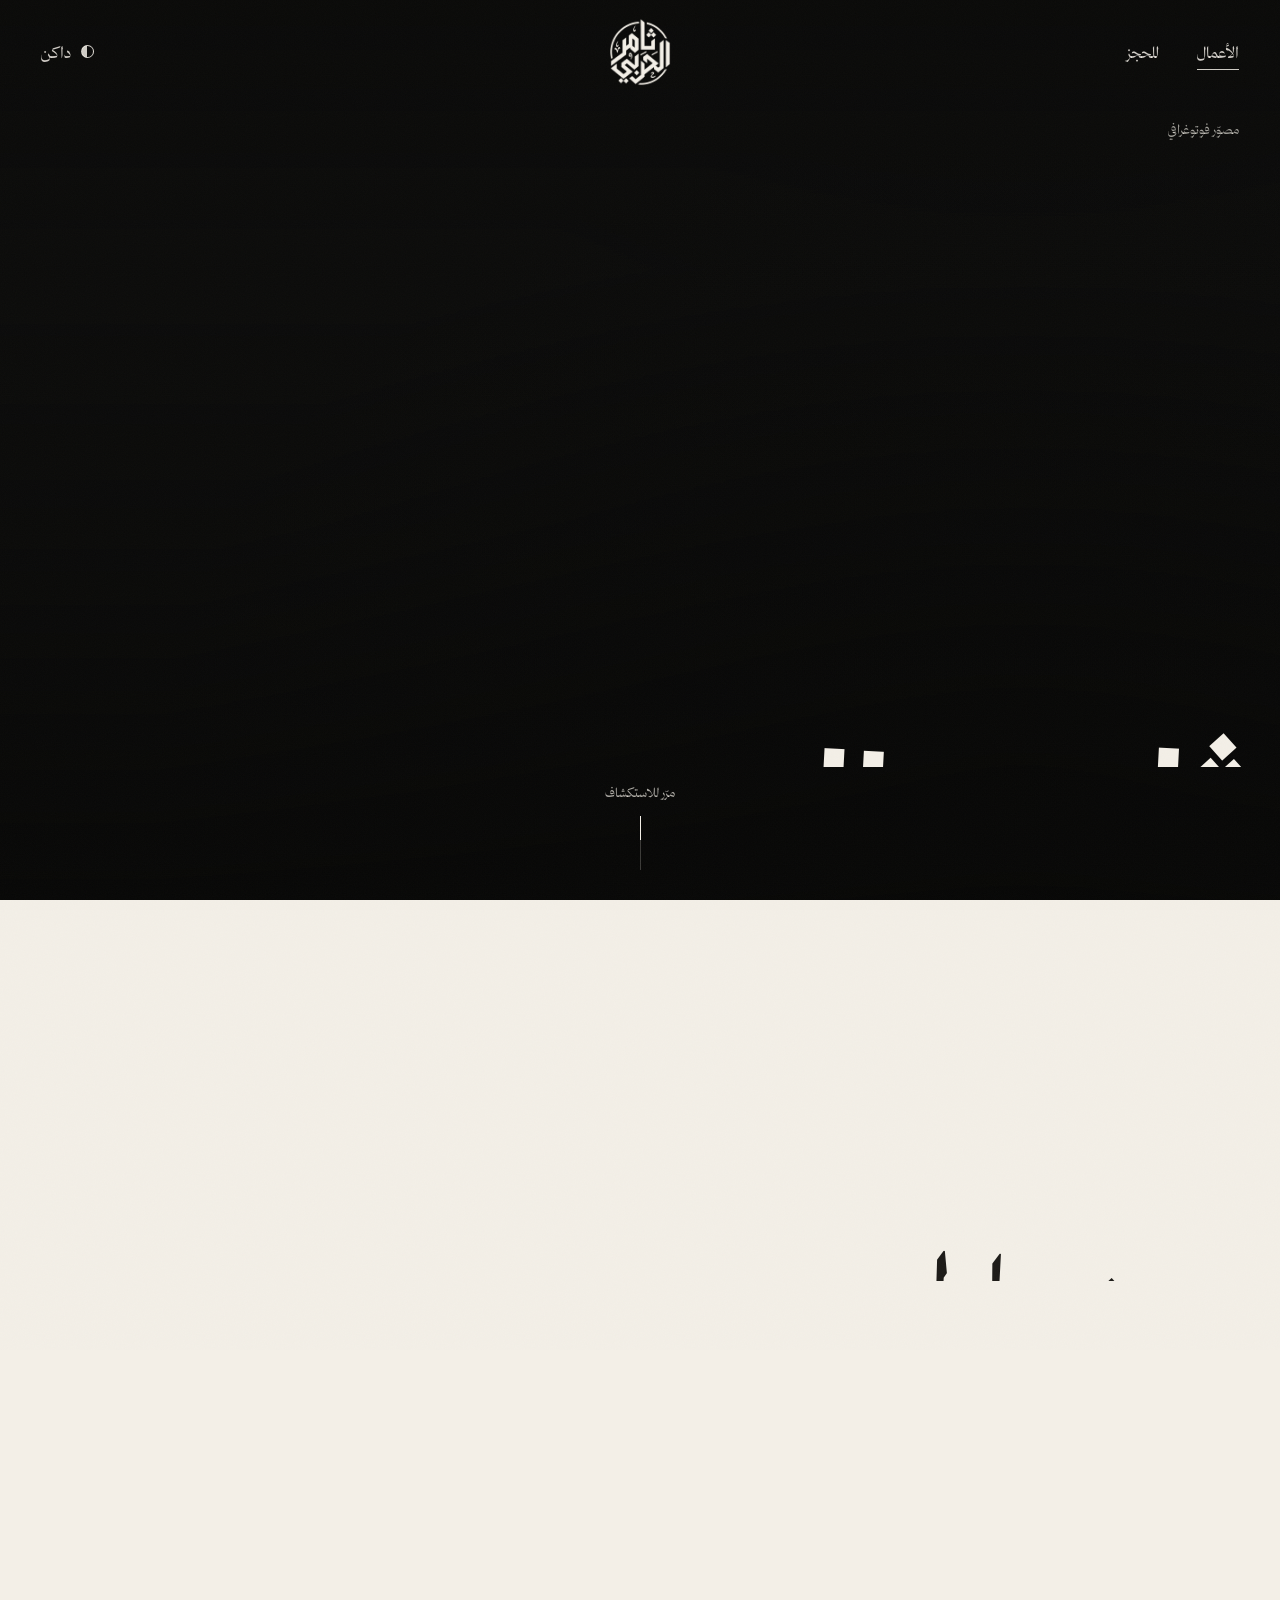
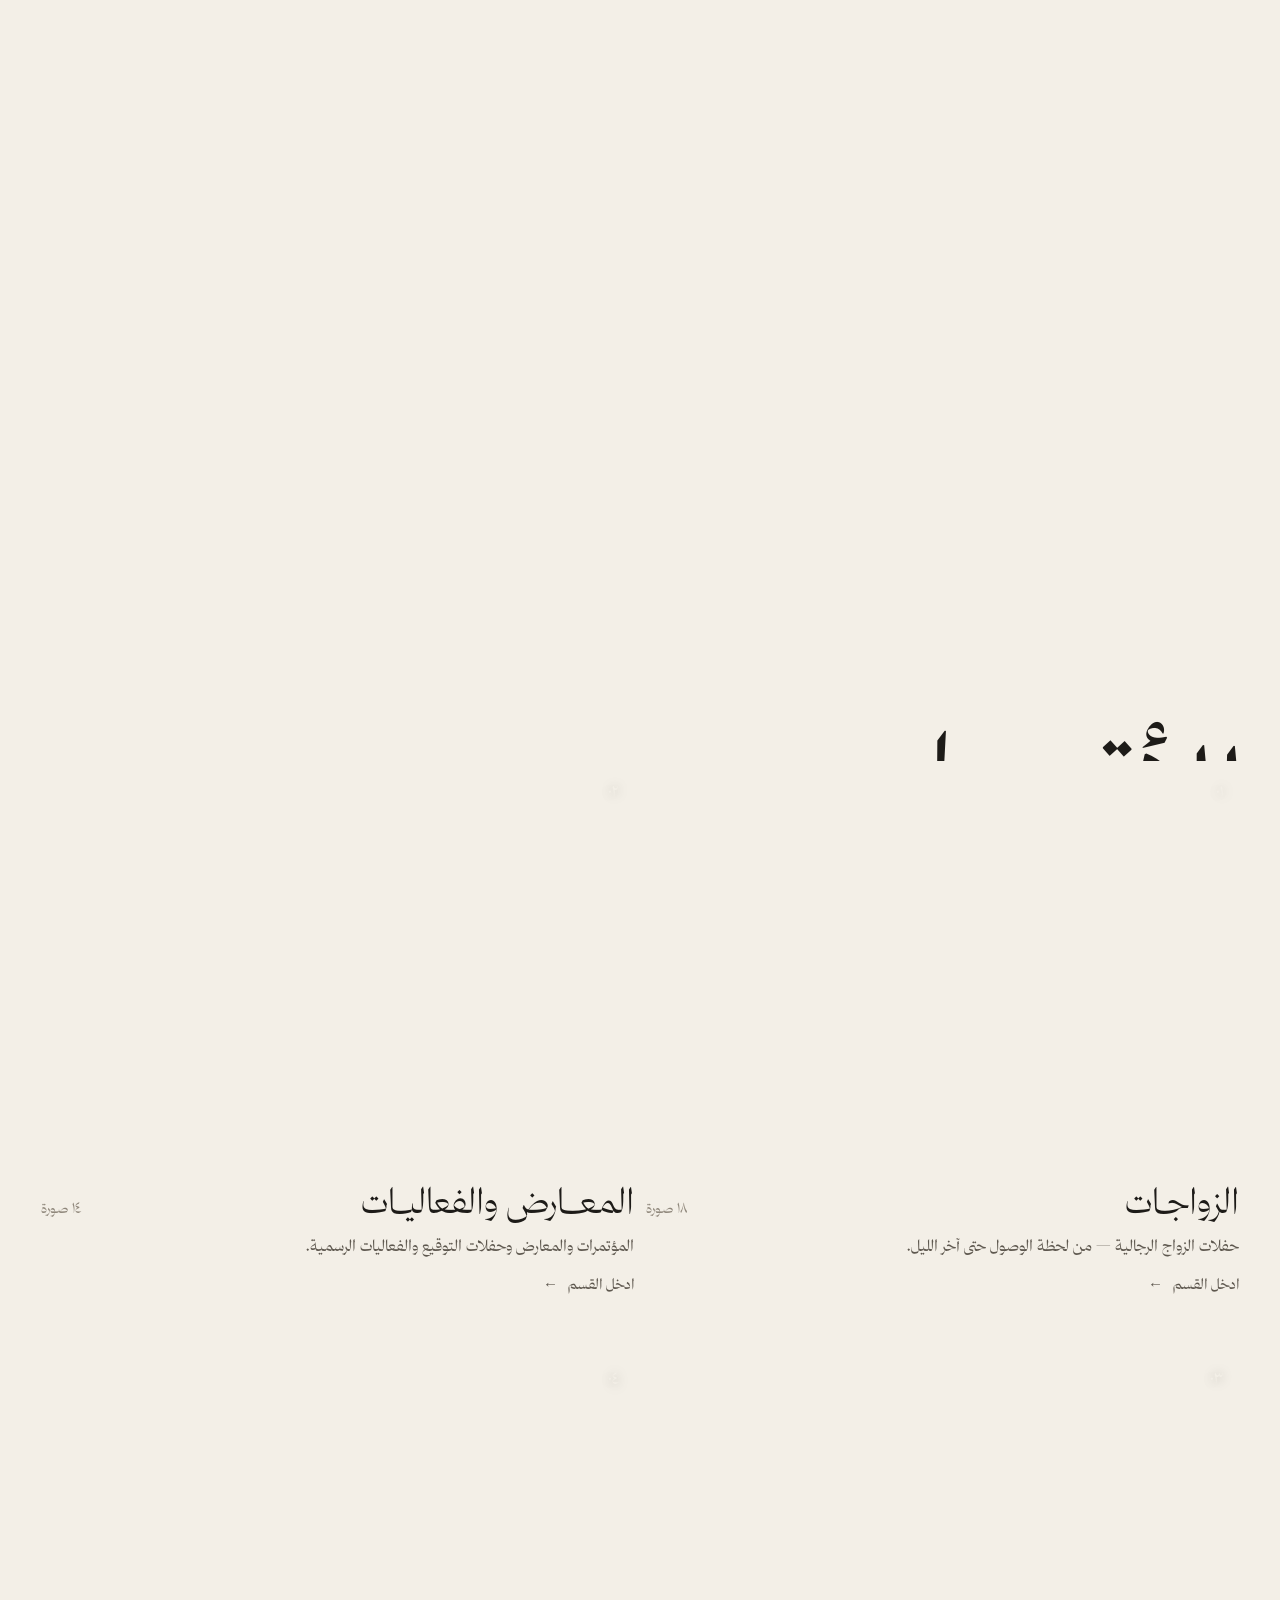
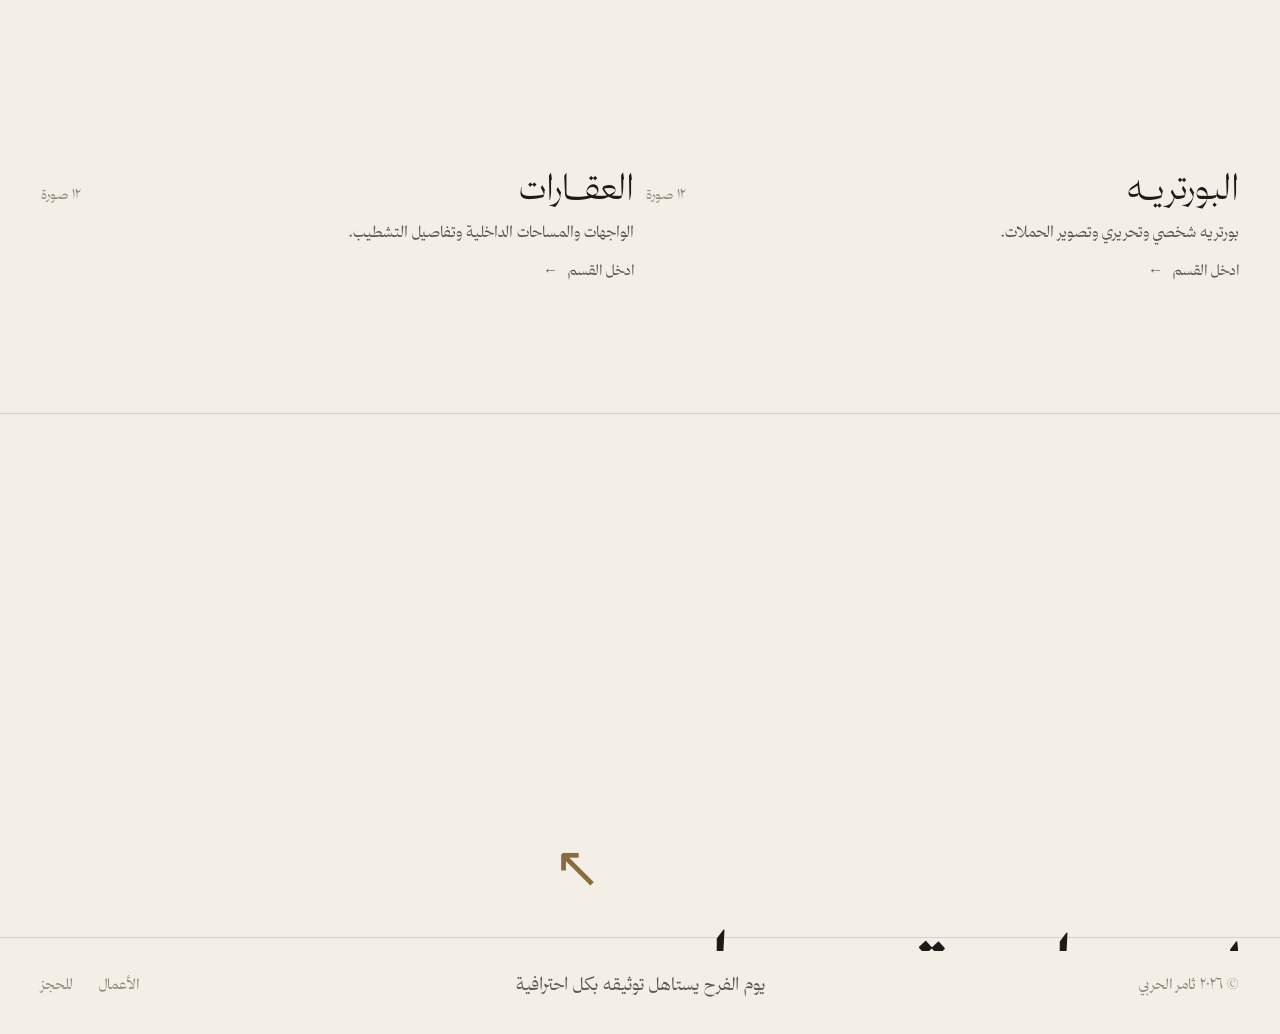
==== commit e850499c: "إلغاء الشريط المتحرك، خط ثمانية للاسم مع الكشيدة، الشعار في الواجهة والتذييل، تحرير كل النصوص والصور" ====
--- a/index.html
+++ b/index.html
@@ -1,15 +1,24 @@
 <!doctype html>
 <html lang="ar" dir="rtl" data-theme="dark" class="has-hero">
 <head>
+  <meta charset="utf-8">
   <title>ثامر الحربي — مصوّر فوتوغرافي</title>
   <meta name="description" content="أعمال المصوّر ثامر الحربي في الرياض: حفلات الزواج، والمعارض والفعاليات، والبورتريه، والعقارات.">
+  <!--share-->
   <meta property="og:type" content="website">
   <meta property="og:locale" content="ar_SA">
+  <meta property="og:site_name" content="ثامر الحربي">
   <meta property="og:title" content="ثامر الحربي — مصوّر فوتوغرافي">
-  <meta property="og:description" content="حفلات الزواج، والمعارض والفعاليات، والبورتريه، والعقارات.">
-  <meta property="og:image" content="https://thamer8418.github.io/assets/images/wedding/w01-1600.jpg">
+  <meta property="og:description" content="أعمال المصوّر ثامر الحربي في الرياض: حفلات الزواج، والمعارض والفعاليات، والبورتريه، والعقارات.">
+  <meta property="og:url" content="https://thamer8418.github.io/">
+  <meta property="og:image" content="https://thamer8418.github.io/assets/share/home.jpg?v=w02">
+  <meta property="og:image:width" content="1200">
+  <meta property="og:image:height" content="630">
   <meta name="twitter:card" content="summary_large_image">
-  <meta charset="utf-8">
+  <meta name="twitter:title" content="ثامر الحربي — مصوّر فوتوغرافي">
+  <meta name="twitter:description" content="أعمال المصوّر ثامر الحربي في الرياض: حفلات الزواج، والمعارض والفعاليات، والبورتريه، والعقارات.">
+  <meta name="twitter:image" content="https://thamer8418.github.io/assets/share/home.jpg?v=w02">
+  <!--/share-->
   <meta name="viewport" content="width=device-width, initial-scale=1, viewport-fit=cover">
   <meta name="theme-color" content="#121211">
   <meta name="color-scheme" content="dark light">
@@ -66,26 +75,25 @@
       <div class="hero-shade"></div>
       <div class="hero-index"><span data-text="homeEyebrow">مصوّر فوتوغرافي — الرياض</span><span data-hero-caption></span></div>
       <div class="hero-content">
-        <h1 class="hero-title" id="home-title" data-text="homeTitle">ثامر الحربي</h1>
+        <span class="logo-mark hero-logo" role="img" aria-label="شعار ثامر الحربي"></span>
+        <h1 class="hero-title is-name" id="home-title" data-text="homeTitle" data-kashida>ثامر الحربي</h1>
         <div class="hero-row">
           <p class="hero-lede" data-text="homeIntro" data-reveal style="--rd:500ms"></p>
         </div>
       </div>
-      <div class="hero-scroll" aria-hidden="true"><span>مرّر للاستكشاف</span><i></i></div>
+      <div class="hero-scroll" aria-hidden="true"><span data-text="scrollHint">مرّر للاستكشاف</span><i></i></div>
     </section>
 
     <header class="chapter">
       <div class="chapter-top"><span class="chapter-num" data-reveal>٠١</span><span class="chapter-meta" data-selected-count data-reveal></span></div>
-      <h2 class="chapter-title" data-text="selectedTitle">مختارات</h2>
+      <h2 class="chapter-title" data-text="selectedTitle" data-kashida>مختارات</h2>
     </header>
     <section class="gallery" data-gallery aria-label="مختارات من الأعمال"></section>
-
-    <div class="marquee" aria-hidden="true"><div class="marquee-track" data-marquee></div></div>
 
     <div data-sections-block>
       <header class="chapter">
         <div class="chapter-top"><span class="chapter-num" data-reveal>٠٢</span><span class="chapter-meta" data-text="sectionsIntro" data-reveal></span></div>
-        <h2 class="chapter-title" data-text="sectionsTitle">الأقسام</h2>
+        <h2 class="chapter-title" data-text="sectionsTitle" data-kashida>الأقسام</h2>
       </header>
       <div class="sections-grid" data-sections></div>
     </div>
@@ -93,8 +101,9 @@
   </main>
 
   <section class="footer-cta">
-    <p data-reveal>لديك مناسبة قادمة؟</p>
-    <a class="big" href="contact.html" data-cursor="تواصل"><span data-split>لنحكِ قصّتك</span> <span class="arr" aria-hidden="true">↖</span></a>
+    <a class="footer-logo" href="index.html" aria-label="ثامر الحربي — الرئيسية" data-reveal><span class="logo-mark"></span></a>
+    <p data-reveal data-text="footerCtaLead">لديك مناسبة قادمة؟</p>
+    <a class="big" href="contact.html" data-cursor="تواصل"><span data-split data-kashida data-text="footerCtaTitle">لنحكِ قصّتك</span> <span class="arr" aria-hidden="true">↖</span></a>
   </section>
   <footer class="site-footer">
     <span>© <span data-year>٢٠٢٦</span> ثامر الحربي</span>
--- a/assets/css/style.css
+++ b/assets/css/style.css
@@ -9,6 +9,12 @@
 @font-face { font-family: "Thmanyah Serif Display"; src: url("../fonts/thmanyahserifdisplay-Medium.woff2") format("woff2");  font-weight: 500; font-display: swap; }
 @font-face { font-family: "Thmanyah Serif Display"; src: url("../fonts/thmanyahserifdisplay-Bold.woff2") format("woff2");    font-weight: 700; font-display: swap; }
 @font-face { font-family: "Thmanyah Serif Display"; src: url("../fonts/thmanyahserifdisplay-Black.woff2") format("woff2");   font-weight: 900; font-display: swap; }
+/* خطوط الاسم الكبير — تُختار من لوحة التحكم (الإعدادات ← خط الاسم) */
+@font-face { font-family: "Thmanyah Sans"; src: url("../fonts/thmanyahsans-Medium.woff2") format("woff2"); font-weight: 500; font-display: swap; }
+@font-face { font-family: "Thmanyah Sans"; src: url("../fonts/thmanyahsans-Bold.woff2") format("woff2");   font-weight: 700; font-display: swap; }
+@font-face { font-family: "Thmanyah Sans"; src: url("../fonts/thmanyahsans-Black.woff2") format("woff2");  font-weight: 900; font-display: swap; }
+@font-face { font-family: "Thmanyah Serif Text"; src: url("../fonts/thmanyahseriftext-Bold.woff2") format("woff2");  font-weight: 700; font-display: swap; }
+@font-face { font-family: "Thmanyah Serif Text"; src: url("../fonts/thmanyahseriftext-Black.woff2") format("woff2"); font-weight: 900; font-display: swap; }
 
 /* 2. ألوان الوضعين -----------------------------------------------------------
    الفاتح: جدار معرض عاجي دافئ. الداكن: صالة عرض سينمائية.                  */
@@ -91,9 +97,9 @@
 .eyebrow { display: inline-flex; align-items: center; gap: 14px; margin: 0; font-size: 15px; color: var(--ink-2); }
 .eyebrow::before { content: ""; width: 28px; height: 1px; background: currentColor; opacity: .6; }
 .logo-mark {
-  display: block; aspect-ratio: 989 / 1076; background: currentColor;
-  -webkit-mask: url("../logo/logo-600.png") center / contain no-repeat;
-          mask: url("../logo/logo-600.png") center / contain no-repeat;
+  display: block; aspect-ratio: var(--logo-ratio, 989 / 1076); background: currentColor;
+  -webkit-mask: var(--logo-url, url("../logo/logo-600.png")) center / contain no-repeat;
+          mask: var(--logo-url, url("../logo/logo-600.png")) center / contain no-repeat;
 }
 
 /* 5. الترويسة ---------------------------------------------------------------- */
--- a/assets/css/motion.css
+++ b/assets/css/motion.css
@@ -150,19 +150,6 @@
 }
 .tile-cap .n { letter-spacing: 0; }
 
-/* ── شريط الكلمات المتحرّك ─────────────────────────────────────────────── */
-.marquee { position: relative; overflow: hidden; padding-block: clamp(40px, 6vw, 90px); border-block: 1px solid var(--line); margin-top: clamp(80px, 10vw, 150px); }
-.marquee-track { display: flex; width: max-content; gap: 0; animation: marquee 38s linear infinite; }
-.marquee-track span {
-  display: inline-flex; align-items: center; gap: clamp(26px, 4vw, 60px); padding-inline: clamp(13px, 2vw, 30px);
-  font-size: clamp(48px, 8vw, 128px); font-weight: 300; line-height: 1.2; white-space: nowrap;
-  color: transparent; -webkit-text-stroke: 1px color-mix(in srgb, var(--ink) 55%, transparent);
-}
-.marquee-track span:nth-child(odd) { color: var(--ink); -webkit-text-stroke: 0; }
-.marquee-track span::after { content: ""; width: 12px; height: 12px; border-radius: 50%; background: var(--accent); flex: none; }
-@keyframes marquee { from { transform: translateX(0); } to { transform: translateX(50%); } }
-.marquee:hover .marquee-track { animation-play-state: paused; }
-
 /* ── بطاقات الأقسام المرقّمة ─────────────────────────────────────────────── */
 .section-card { position: relative; }
 .section-card .num { position: absolute; top: 16px; right: 16px; z-index: 2; font-size: 15px; color: #f3efe7; text-shadow: 0 1px 12px rgba(0, 0, 0, .4); }
@@ -185,7 +172,7 @@
 /* بلا حركة لمن يفضّل ذلك */
 @media (prefers-reduced-motion: reduce) {
   .split .wi, [data-reveal], .tile, .tile img, .section-card .cover, .section-card .cover img, .rule { transform: none !important; opacity: 1 !important; clip-path: none !important; }
-  .marquee-track, .grain::after { animation: none; }
+  .grain::after { animation: none; }
   .loader, .curtain { display: none !important; }
 }
 
@@ -200,3 +187,17 @@
   .chapter-top { flex-direction: column; gap: 6px; }
   .footer-cta a.big { font-size: clamp(44px, 13vw, 80px); }
 }
+
+/* ── خط الاسم الكبير ───────────────────────────────────────────────────── */
+:root { --font-name: "Thmanyah Sans", var(--font); --name-weight: 700; }
+:root[data-name-font="serif-display"] { --font-name: var(--font); --name-weight: 300; }
+:root[data-name-font="serif-text"] { --font-name: "Thmanyah Serif Text", var(--font); --name-weight: 700; }
+:root[data-name-font="sans-black"] { --font-name: "Thmanyah Sans", var(--font); --name-weight: 900; }
+.hero-title.is-name, .contact-title { font-family: var(--font-name); font-weight: var(--name-weight); line-height: 1.12; }
+
+/* ── الشعار في الواجهة والتذييل ────────────────────────────────────────── */
+.hero-logo { height: clamp(70px, 8vw, 118px); color: #f3efe7; margin-bottom: clamp(14px, 2vw, 26px); opacity: 0; transform: translateY(20px); transition: opacity 1.2s var(--ease-expo) .15s, transform 1.4s var(--ease-expo) .15s; }
+.hero.is-in .hero-logo { opacity: 1; transform: none; }
+.footer-logo { display: block; width: fit-content; margin-bottom: clamp(36px, 5vw, 60px); color: var(--ink); }
+.footer-logo .logo-mark { height: clamp(80px, 9vw, 130px); }
+@media (max-width: 760px) { .hero-logo { height: 64px; } }
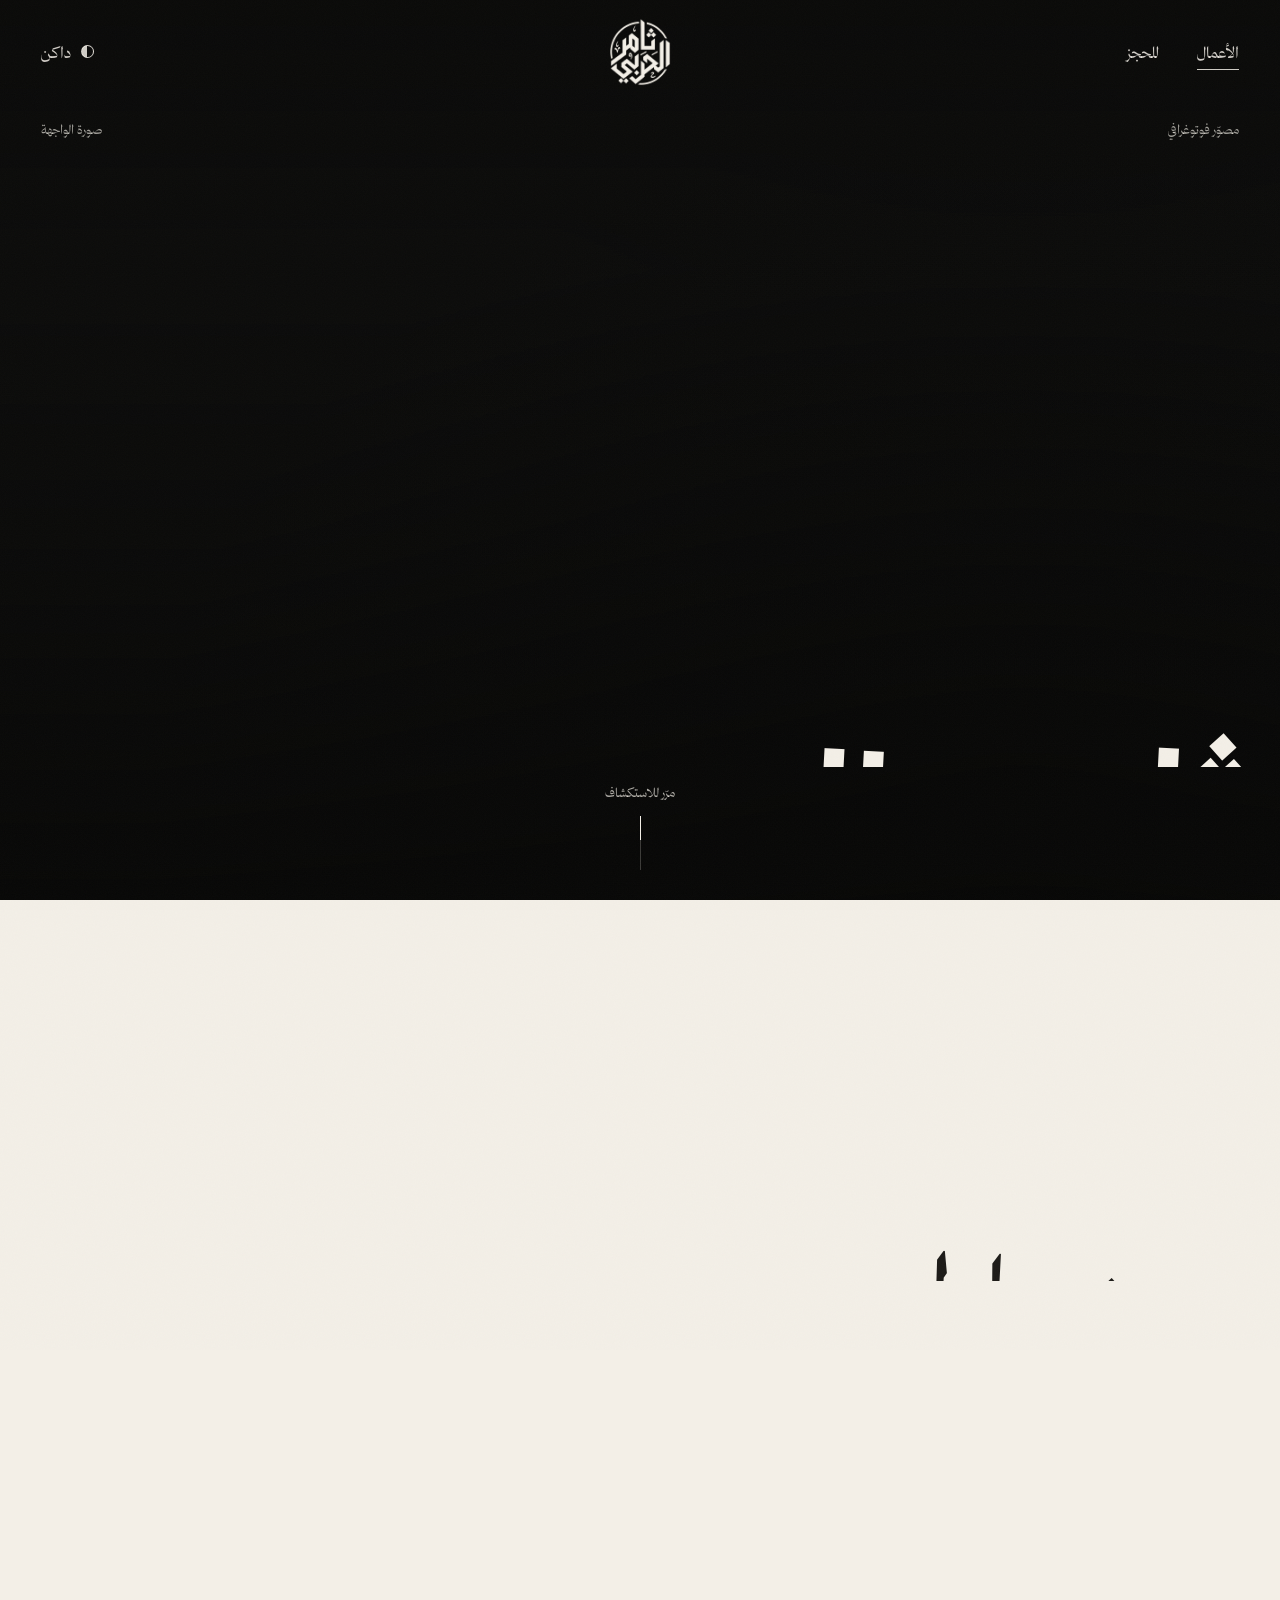
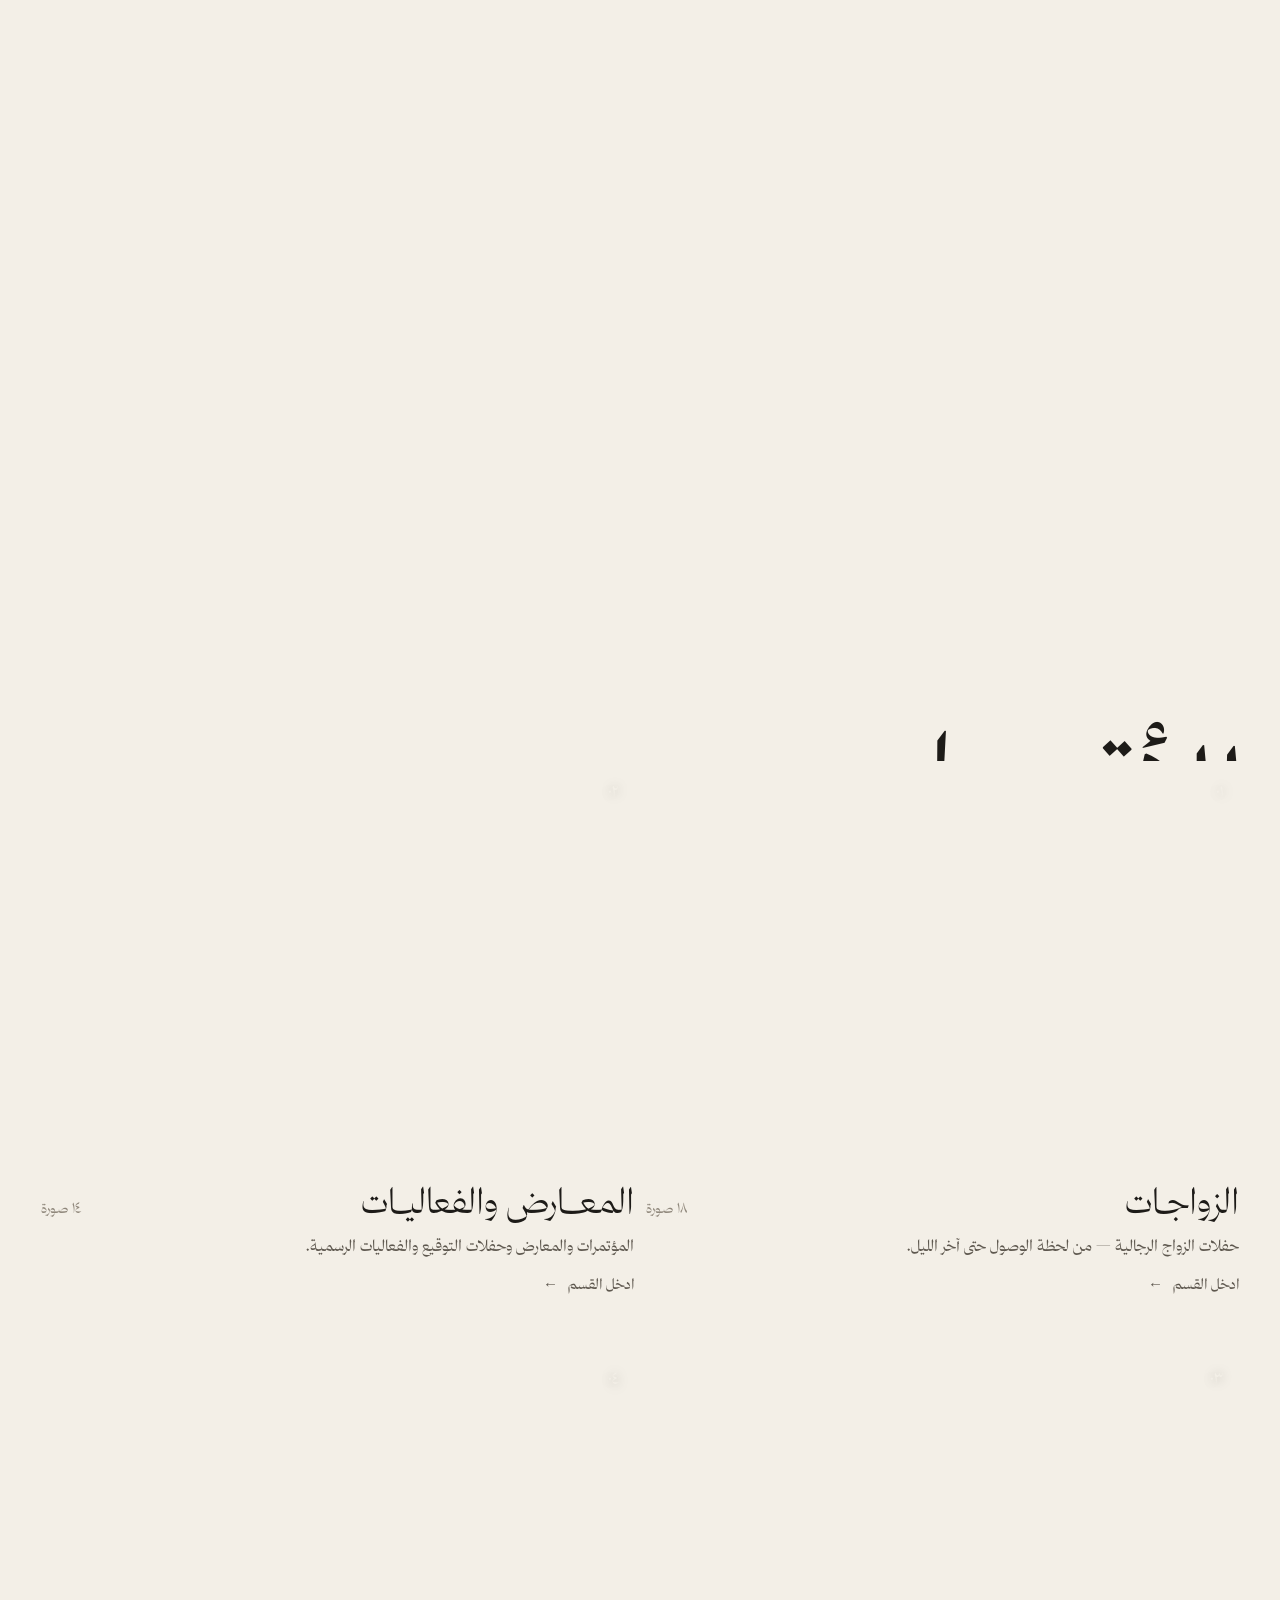
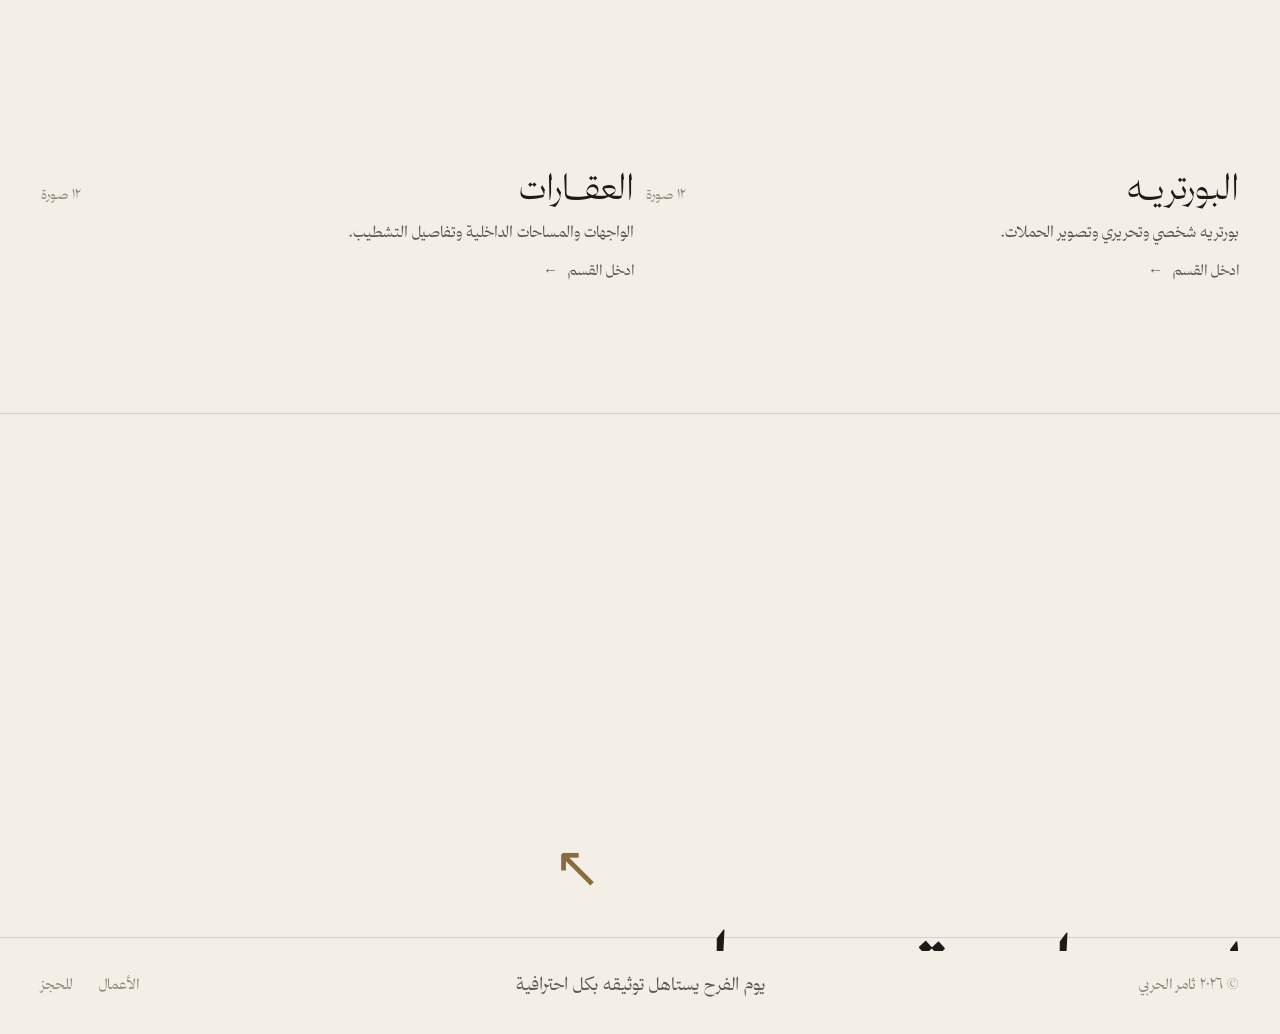
==== commit 18fc3b22: "تحديث الموقع من لوحة التحكم" ====
--- a/index.html
+++ b/index.html
@@ -11,13 +11,13 @@
   <meta property="og:title" content="ثامر الحربي — مصوّر فوتوغرافي">
   <meta property="og:description" content="أعمال المصوّر ثامر الحربي في الرياض: حفلات الزواج، والمعارض والفعاليات، والبورتريه، والعقارات.">
   <meta property="og:url" content="https://thamer8418.github.io/">
-  <meta property="og:image" content="https://thamer8418.github.io/assets/share/home.jpg?v=w02">
+  <meta property="og:image" content="https://thamer8418.github.io/assets/share/home.jpg?v=pmwkmnapjer5m">
   <meta property="og:image:width" content="1200">
   <meta property="og:image:height" content="630">
   <meta name="twitter:card" content="summary_large_image">
   <meta name="twitter:title" content="ثامر الحربي — مصوّر فوتوغرافي">
   <meta name="twitter:description" content="أعمال المصوّر ثامر الحربي في الرياض: حفلات الزواج، والمعارض والفعاليات، والبورتريه، والعقارات.">
-  <meta name="twitter:image" content="https://thamer8418.github.io/assets/share/home.jpg?v=w02">
+  <meta name="twitter:image" content="https://thamer8418.github.io/assets/share/home.jpg?v=pmwkmnapjer5m">
   <!--/share-->
   <meta name="viewport" content="width=device-width, initial-scale=1, viewport-fit=cover">
   <meta name="theme-color" content="#121211">
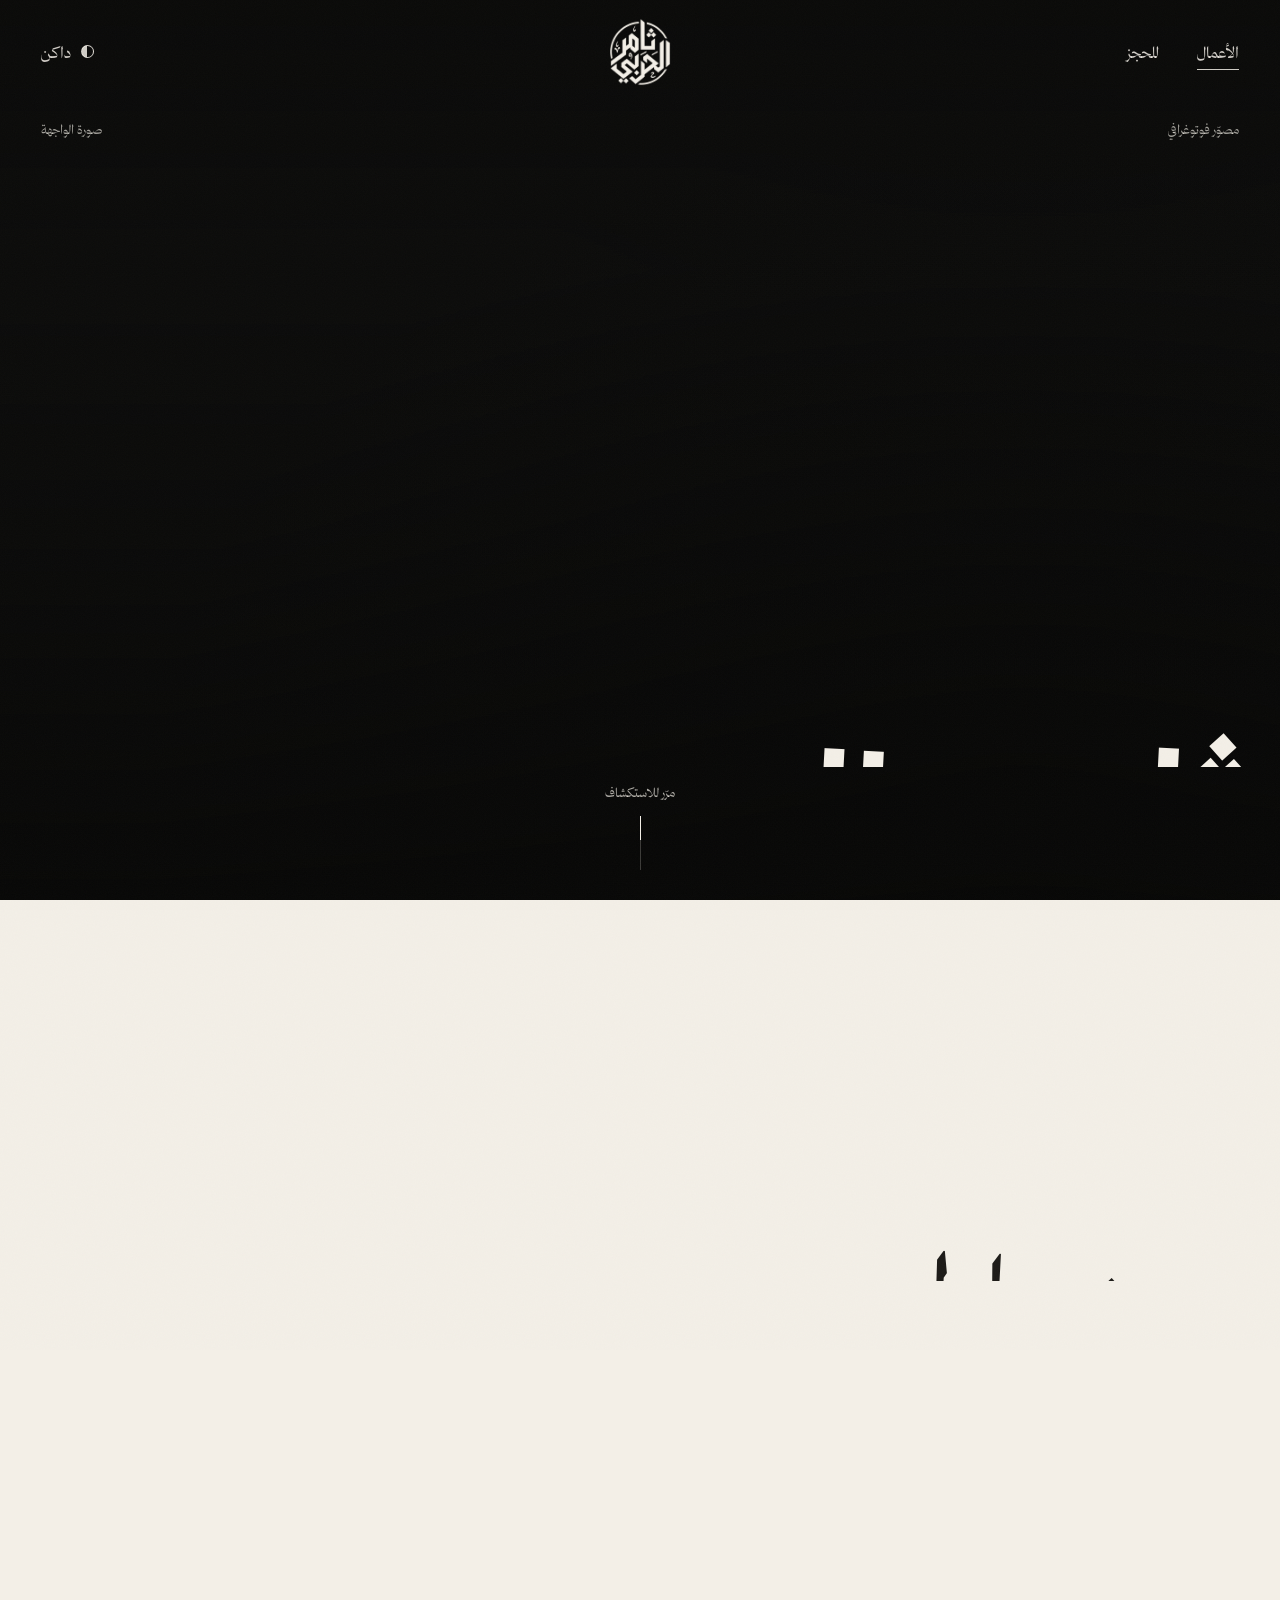
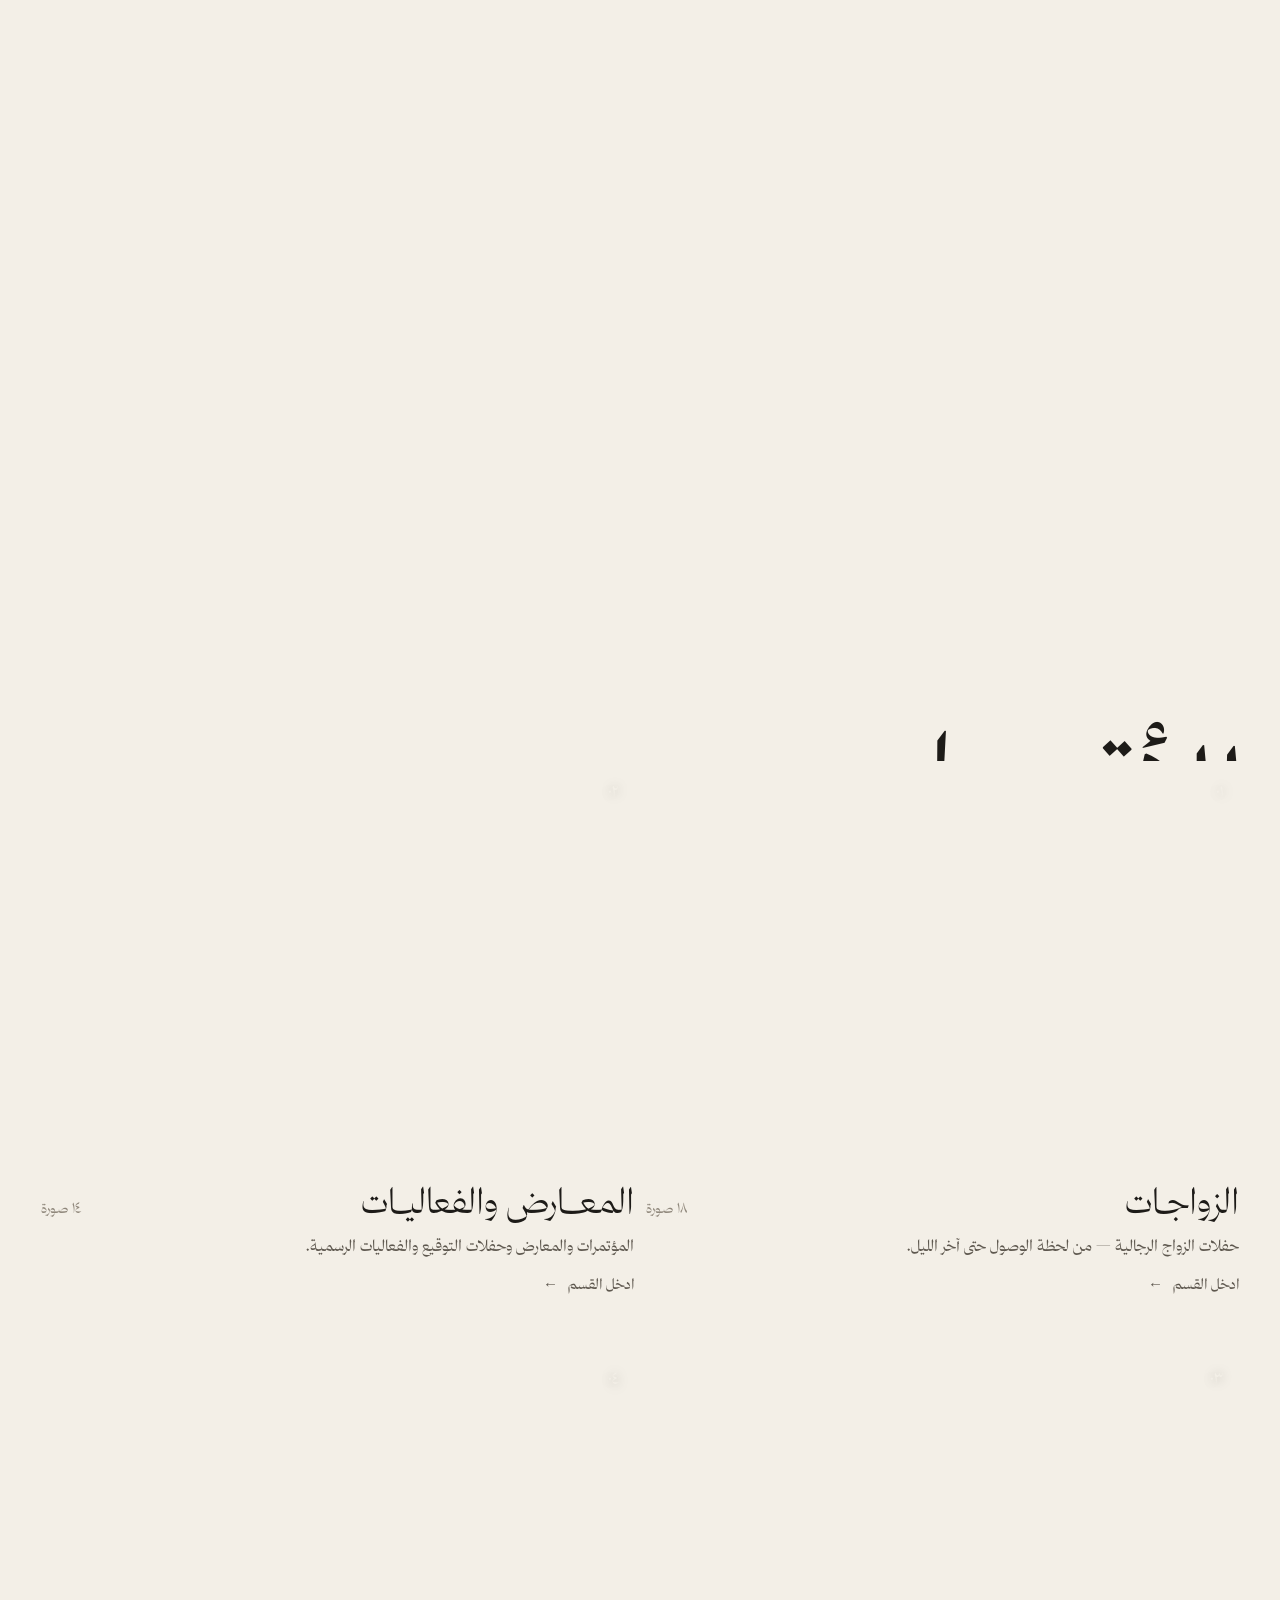
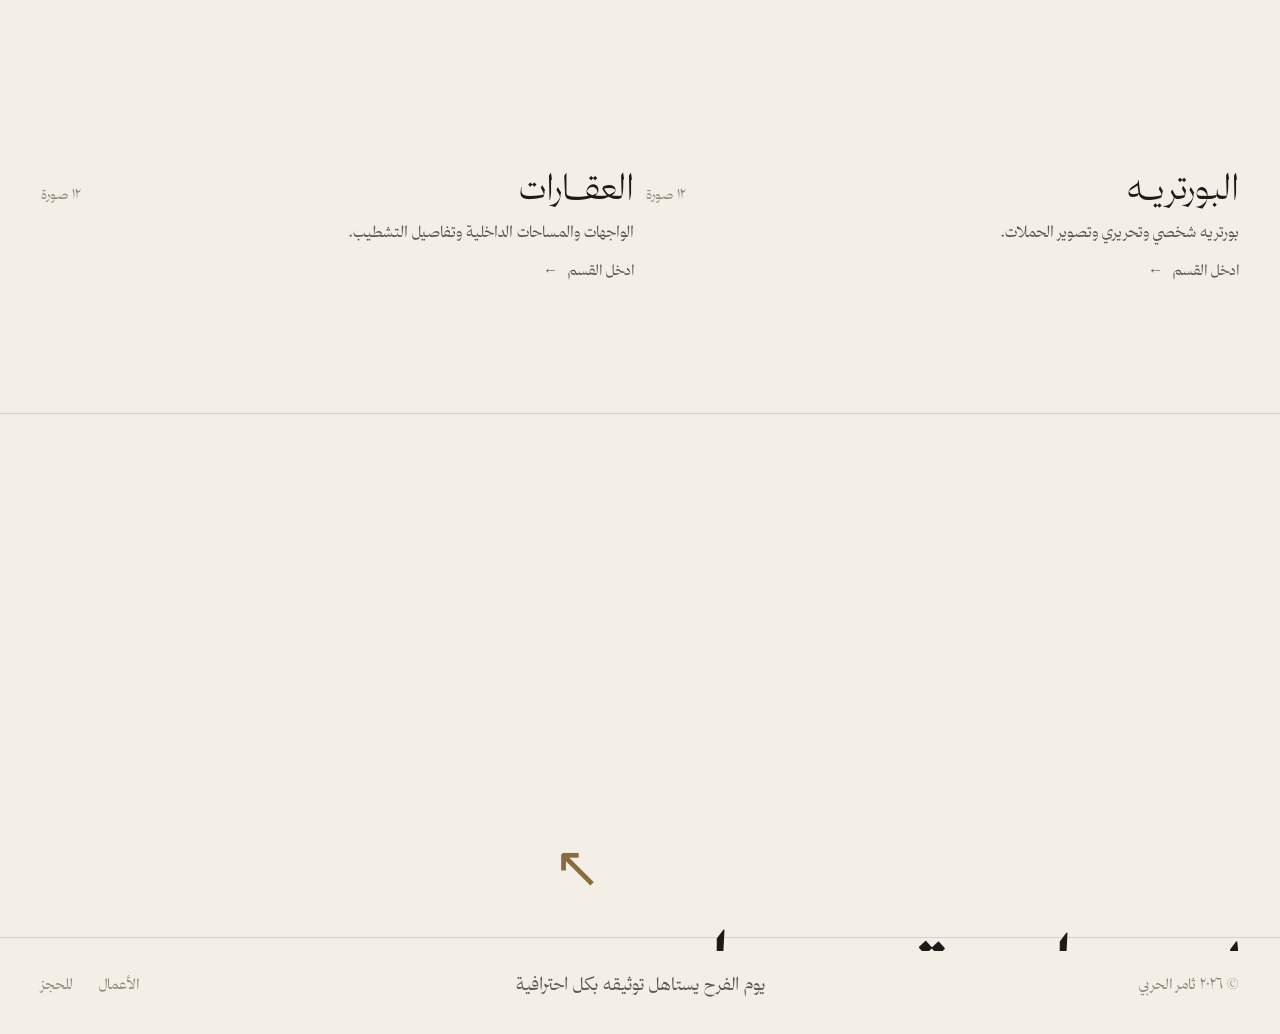
==== commit d43d6862: "تحديث الموقع من لوحة التحكم" ====
--- a/index.html
+++ b/index.html
@@ -11,13 +11,13 @@
   <meta property="og:title" content="ثامر الحربي — مصوّر فوتوغرافي">
   <meta property="og:description" content="أعمال المصوّر ثامر الحربي في الرياض: حفلات الزواج، والمعارض والفعاليات، والبورتريه، والعقارات.">
   <meta property="og:url" content="https://thamer8418.github.io/">
-  <meta property="og:image" content="https://thamer8418.github.io/assets/share/home.jpg?v=pmwkmnapjer5m">
+  <meta property="og:image" content="https://thamer8418.github.io/assets/share/home.jpg?v=pmwkmo9wzj5ov">
   <meta property="og:image:width" content="1200">
   <meta property="og:image:height" content="630">
   <meta name="twitter:card" content="summary_large_image">
   <meta name="twitter:title" content="ثامر الحربي — مصوّر فوتوغرافي">
   <meta name="twitter:description" content="أعمال المصوّر ثامر الحربي في الرياض: حفلات الزواج، والمعارض والفعاليات، والبورتريه، والعقارات.">
-  <meta name="twitter:image" content="https://thamer8418.github.io/assets/share/home.jpg?v=pmwkmnapjer5m">
+  <meta name="twitter:image" content="https://thamer8418.github.io/assets/share/home.jpg?v=pmwkmo9wzj5ov">
   <!--/share-->
   <meta name="viewport" content="width=device-width, initial-scale=1, viewport-fit=cover">
   <meta name="theme-color" content="#121211">
